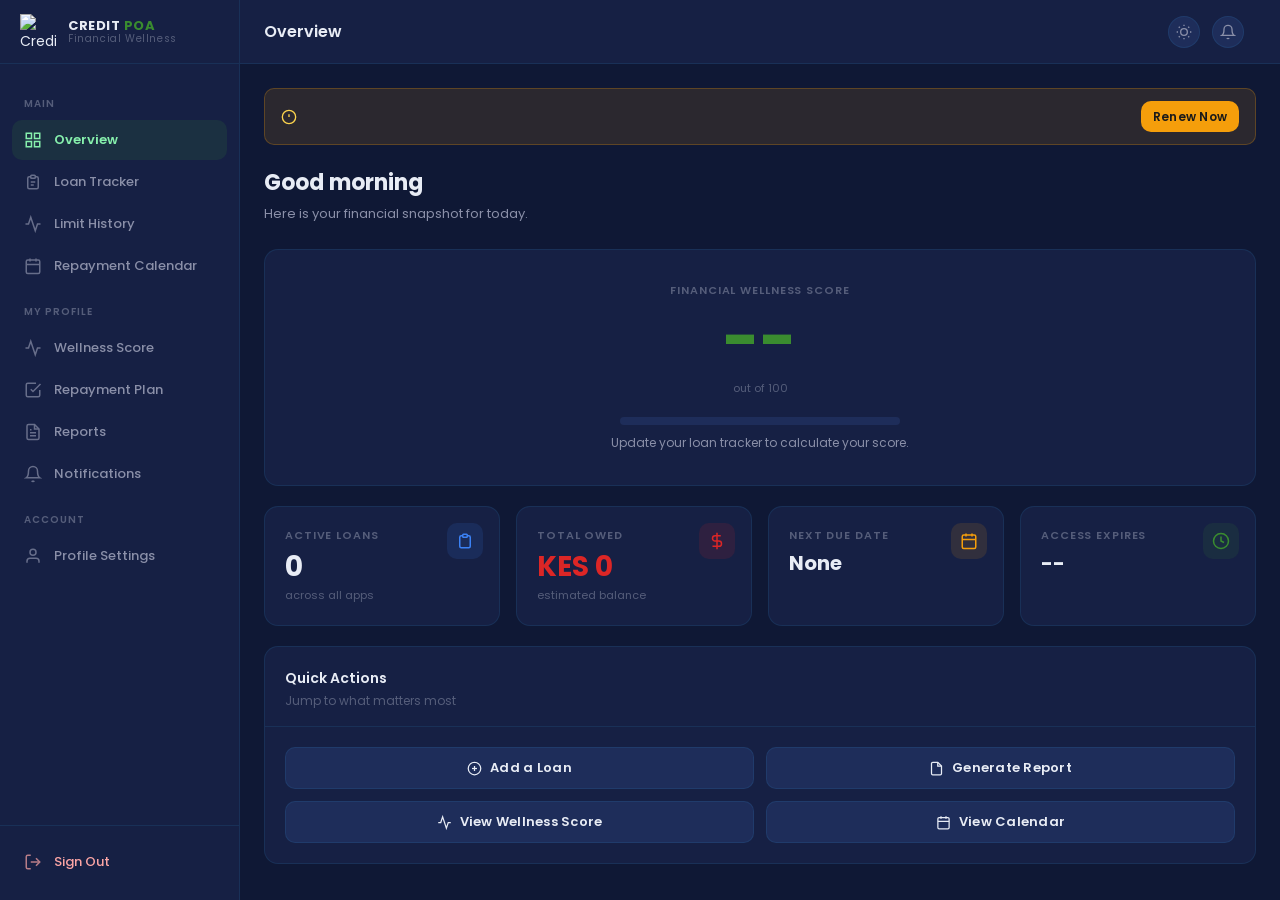
==== dashboard.html @ 23dafef3 "Add files via upload" ====
<!DOCTYPE html>
<html lang="en" data-theme="dark">
<head>
  <meta charset="UTF-8" />
  <meta name="viewport" content="width=device-width, initial-scale=1.0" />
  <title>Credit Poa — Dashboard</title>
  <link rel="stylesheet" href="system.css" />
</head>
<body>

<!-- Sidebar overlay (mobile) -->
<div class="sidebar-overlay" id="sidebar-overlay" onclick="closeSidebar()"></div>

<div class="app-shell">

  <!-- ========================================================
       SIDEBAR
  ======================================================== -->
  <aside class="sidebar" id="sidebar">

    <div class="sidebar-logo">
      <img src="https://res.cloudinary.com/hztm3zo8/image/upload/v1782912986/Black_Beige_Modern_Typography_Monogram_Logo_20260630_092840_0000_er0jyg.png" alt="Credit Poa" />
      <div class="sidebar-logo-text">
        <div class="brand">CREDIT <span>POA</span></div>
        <div class="version">Financial Wellness</div>
      </div>
    </div>

    <nav class="sidebar-nav">

      <div class="nav-section-label">Main</div>

      <button class="nav-item active" onclick="showSection('overview')" id="nav-overview">
        <svg fill="none" stroke="currentColor" stroke-width="2" viewBox="0 0 24 24">
          <rect x="3" y="3" width="7" height="7"/><rect x="14" y="3" width="7" height="7"/>
          <rect x="3" y="14" width="7" height="7"/><rect x="14" y="14" width="7" height="7"/>
        </svg>
        Overview
      </button>

      <button class="nav-item" onclick="showSection('loan-tracker')" id="nav-loan-tracker">
        <svg fill="none" stroke="currentColor" stroke-width="2" viewBox="0 0 24 24">
          <path d="M9 5H7a2 2 0 00-2 2v12a2 2 0 002 2h10a2 2 0 002-2V7a2 2 0 00-2-2h-2"/>
          <rect x="9" y="3" width="6" height="4" rx="1"/>
          <path d="M9 12h6M9 16h4"/>
        </svg>
        Loan Tracker
      </button>

      <button class="nav-item" onclick="showSection('limit-history')" id="nav-limit-history">
        <svg fill="none" stroke="currentColor" stroke-width="2" viewBox="0 0 24 24">
          <polyline points="22 12 18 12 15 21 9 3 6 12 2 12"/>
        </svg>
        Limit History
      </button>

      <button class="nav-item" onclick="showSection('calendar')" id="nav-calendar">
        <svg fill="none" stroke="currentColor" stroke-width="2" viewBox="0 0 24 24">
          <rect x="3" y="4" width="18" height="18" rx="2"/><path d="M16 2v4M8 2v4M3 10h18"/>
        </svg>
        Repayment Calendar
      </button>

      <div class="nav-section-label">My Profile</div>

      <button class="nav-item" onclick="showSection('wellness')" id="nav-wellness">
        <svg fill="none" stroke="currentColor" stroke-width="2" viewBox="0 0 24 24">
          <path d="M22 12h-4l-3 9L9 3l-3 9H2"/>
        </svg>
        Wellness Score
      </button>

      <button class="nav-item" onclick="showSection('repayment-plan')" id="nav-repayment-plan">
        <svg fill="none" stroke="currentColor" stroke-width="2" viewBox="0 0 24 24">
          <path d="M9 11l3 3L22 4"/><path d="M21 12v7a2 2 0 01-2 2H5a2 2 0 01-2-2V5a2 2 0 012-2h11"/>
        </svg>
        Repayment Plan
      </button>

      <button class="nav-item" onclick="showSection('reports')" id="nav-reports">
        <svg fill="none" stroke="currentColor" stroke-width="2" viewBox="0 0 24 24">
          <path d="M14 2H6a2 2 0 00-2 2v16a2 2 0 002 2h12a2 2 0 002-2V8z"/>
          <polyline points="14 2 14 8 20 8"/><line x1="16" y1="13" x2="8" y2="13"/>
          <line x1="16" y1="17" x2="8" y2="17"/><polyline points="10 9 9 9 8 9"/>
        </svg>
        Reports
      </button>

      <button class="nav-item" onclick="showSection('notifications')" id="nav-notifications">
        <svg fill="none" stroke="currentColor" stroke-width="2" viewBox="0 0 24 24">
          <path d="M18 8A6 6 0 006 8c0 7-3 9-3 9h18s-3-2-3-9"/>
          <path d="M13.73 21a2 2 0 01-3.46 0"/>
        </svg>
        Notifications
        <span class="badge" id="nav-notif-badge" style="display:none">0</span>
      </button>

      <div class="nav-section-label">Account</div>

      <button class="nav-item" onclick="showSection('profile')" id="nav-profile">
        <svg fill="none" stroke="currentColor" stroke-width="2" viewBox="0 0 24 24">
          <path d="M20 21v-2a4 4 0 00-4-4H8a4 4 0 00-4 4v2"/>
          <circle cx="12" cy="7" r="4"/>
        </svg>
        Profile Settings
      </button>

    </nav>

    <div class="sidebar-footer">
      <button class="nav-item" onclick="handleLogout()" style="color: var(--red-text);">
        <svg fill="none" stroke="currentColor" stroke-width="2" viewBox="0 0 24 24">
          <path d="M9 21H5a2 2 0 01-2-2V5a2 2 0 012-2h4"/>
          <polyline points="16 17 21 12 16 7"/><line x1="21" y1="12" x2="9" y2="12"/>
        </svg>
        Sign Out
      </button>
    </div>

  </aside>

  <!-- ========================================================
       MAIN AREA
  ======================================================== -->
  <div class="main-area">

    <!-- HEADER -->
    <header class="app-header">
      <div class="header-left">
        <button class="menu-toggle" onclick="toggleSidebar()">
          <svg fill="none" stroke="currentColor" stroke-width="2" viewBox="0 0 24 24">
            <line x1="3" y1="12" x2="21" y2="12"/><line x1="3" y1="6" x2="21" y2="6"/>
            <line x1="3" y1="18" x2="21" y2="18"/>
          </svg>
        </button>
        <span class="header-page-title" id="header-title">Overview</span>
      </div>
      <div class="header-right">
        <button class="theme-toggle" onclick="toggleTheme()" title="Toggle theme">
          <svg id="theme-icon" fill="none" stroke="currentColor" stroke-width="2" viewBox="0 0 24 24">
            <circle cx="12" cy="12" r="5"/>
            <line x1="12" y1="1" x2="12" y2="3"/><line x1="12" y1="21" x2="12" y2="23"/>
            <line x1="4.22" y1="4.22" x2="5.64" y2="5.64"/>
            <line x1="18.36" y1="18.36" x2="19.78" y2="19.78"/>
            <line x1="1" y1="12" x2="3" y2="12"/><line x1="21" y1="12" x2="23" y2="12"/>
            <line x1="4.22" y1="19.78" x2="5.64" y2="18.36"/>
            <line x1="18.36" y1="5.64" x2="19.78" y2="4.22"/>
          </svg>
        </button>
        <button class="notif-btn" onclick="showSection('notifications')" title="Notifications">
          <svg fill="none" stroke="currentColor" stroke-width="2" viewBox="0 0 24 24">
            <path d="M18 8A6 6 0 006 8c0 7-3 9-3 9h18s-3-2-3-9"/>
            <path d="M13.73 21a2 2 0 01-3.46 0"/>
          </svg>
          <span class="notif-dot" id="notif-dot"></span>
        </button>
        <div id="header-avatar-wrap"></div>
      </div>
    </header>

    <!-- PAGE CONTENT -->
    <main class="page-content">

      <!-- ====================================================
           SECTION: OVERVIEW
      ==================================================== -->
      <section class="section active" id="section-overview">

        <div id="alert-overview" class="alert alert-error"></div>

        <!-- Expiry banner -->
        <div class="expiry-banner" id="expiry-banner">
          <svg fill="none" stroke="currentColor" stroke-width="2" viewBox="0 0 24 24">
            <circle cx="12" cy="12" r="10"/><line x1="12" y1="8" x2="12" y2="12"/>
            <line x1="12" y1="16" x2="12.01" y2="16"/>
          </svg>
          <span class="expiry-banner-text" id="expiry-banner-text"></span>
          <a class="btn btn-sm" href="https://wa.me/254702682615?text=Hi%2C%20I%20would%20like%20to%20renew%20my%20Credit%20Poa%20access." target="_blank" style="background:var(--amber);color:#1a1a1a;font-size:12px;">
            Renew Now
          </a>
        </div>

        <div class="page-header">
          <h1 id="overview-greeting">Good morning</h1>
          <p>Here is your financial snapshot for today.</p>
        </div>

        <!-- Wellness score hero -->
        <div class="card mb-5">
          <div class="card-body" style="text-align:center; padding: 32px 24px;">
            <div class="stat-label mb-2">Financial Wellness Score</div>
            <div class="score-number green" id="overview-score">--</div>
            <div style="font-size:11px; color:var(--text-muted); margin-top:4px;">out of 100</div>
            <div class="score-bar-wrap" style="max-width:280px; margin:20px auto 8px;">
              <div class="score-bar" id="overview-score-bar" style="width:0%"></div>
            </div>
            <div style="font-size:12px; color:var(--text-secondary);" id="overview-score-label">Update your loan tracker to calculate your score.</div>
          </div>
        </div>

        <!-- Stats grid -->
        <div class="stats-grid mb-5">

          <div class="stat-card">
            <div class="stat-icon blue">
              <svg fill="none" stroke="currentColor" stroke-width="2" viewBox="0 0 24 24">
                <path d="M9 5H7a2 2 0 00-2 2v12a2 2 0 002 2h10a2 2 0 002-2V7a2 2 0 00-2-2h-2"/>
                <rect x="9" y="3" width="6" height="4" rx="1"/>
              </svg>
            </div>
            <div class="stat-label">Active Loans</div>
            <div class="stat-value" id="stat-active-loans">0</div>
            <div class="stat-sub">across all apps</div>
          </div>

          <div class="stat-card">
            <div class="stat-icon red">
              <svg fill="none" stroke="currentColor" stroke-width="2" viewBox="0 0 24 24">
                <line x1="12" y1="1" x2="12" y2="23"/><path d="M17 5H9.5a3.5 3.5 0 000 7h5a3.5 3.5 0 010 7H6"/>
              </svg>
            </div>
            <div class="stat-label">Total Owed</div>
            <div class="stat-value red" id="stat-total-owed">KES 0</div>
            <div class="stat-sub">estimated balance</div>
          </div>

          <div class="stat-card">
            <div class="stat-icon amber">
              <svg fill="none" stroke="currentColor" stroke-width="2" viewBox="0 0 24 24">
                <rect x="3" y="4" width="18" height="18" rx="2"/><path d="M16 2v4M8 2v4M3 10h18"/>
              </svg>
            </div>
            <div class="stat-label">Next Due Date</div>
            <div class="stat-value" id="stat-next-due" style="font-size:20px;">None</div>
            <div class="stat-sub" id="stat-next-due-app"></div>
          </div>

          <div class="stat-card">
            <div class="stat-icon green">
              <svg fill="none" stroke="currentColor" stroke-width="2" viewBox="0 0 24 24">
                <circle cx="12" cy="12" r="10"/><polyline points="12 6 12 12 16 14"/>
              </svg>
            </div>
            <div class="stat-label">Access Expires</div>
            <div class="stat-value" id="stat-expiry" style="font-size:20px;">--</div>
            <div class="stat-sub" id="stat-expiry-sub"></div>
          </div>

        </div>

        <!-- Quick actions -->
        <div class="card">
          <div class="card-header">
            <div>
              <div class="card-title">Quick Actions</div>
              <div class="card-subtitle">Jump to what matters most</div>
            </div>
          </div>
          <div class="card-body">
            <div class="grid-2" style="gap:12px;">
              <button class="btn btn-secondary btn-full" onclick="showSection('loan-tracker')">
                <svg fill="none" stroke="currentColor" stroke-width="2" viewBox="0 0 24 24" style="width:15px;height:15px;">
                  <circle cx="12" cy="12" r="10"/><line x1="12" y1="8" x2="12" y2="16"/><line x1="8" y1="12" x2="16" y2="12"/>
                </svg>
                Add a Loan
              </button>
              <button class="btn btn-secondary btn-full" onclick="showSection('reports')">
                <svg fill="none" stroke="currentColor" stroke-width="2" viewBox="0 0 24 24" style="width:15px;height:15px;">
                  <path d="M14 2H6a2 2 0 00-2 2v16a2 2 0 002 2h12a2 2 0 002-2V8z"/><polyline points="14 2 14 8 20 8"/>
                </svg>
                Generate Report
              </button>
              <button class="btn btn-secondary btn-full" onclick="showSection('wellness')">
                <svg fill="none" stroke="currentColor" stroke-width="2" viewBox="0 0 24 24" style="width:15px;height:15px;">
                  <path d="M22 12h-4l-3 9L9 3l-3 9H2"/>
                </svg>
                View Wellness Score
              </button>
              <button class="btn btn-secondary btn-full" onclick="showSection('calendar')">
                <svg fill="none" stroke="currentColor" stroke-width="2" viewBox="0 0 24 24" style="width:15px;height:15px;">
                  <rect x="3" y="4" width="18" height="18" rx="2"/><path d="M16 2v4M8 2v4M3 10h18"/>
                </svg>
                View Calendar
              </button>
            </div>
          </div>
        </div>

      </section>

      <!-- ====================================================
           SECTION: LOAN TRACKER
      ==================================================== -->
      <section class="section" id="section-loan-tracker">

        <div class="page-header">
          <h1>Loan Tracker</h1>
          <p>Log and manage all your active mobile loans in one place.</p>
        </div>

        <div id="alert-loan" class="alert alert-error"></div>

        <div class="flex-between mb-5">
          <div></div>
          <button class="btn btn-primary" onclick="openLoanModal()">
            <svg fill="none" stroke="currentColor" stroke-width="2" viewBox="0 0 24 24">
              <circle cx="12" cy="12" r="10"/><line x1="12" y1="8" x2="12" y2="16"/>
              <line x1="8" y1="12" x2="16" y2="12"/>
            </svg>
            Add Loan
          </button>
        </div>

        <div class="card">
          <div class="table-wrap">
            <table>
              <thead>
                <tr>
                  <th>App</th>
                  <th>Amount (KES)</th>
                  <th>Date Taken</th>
                  <th>Due Date</th>
                  <th>Status</th>
                  <th>Actions</th>
                </tr>
              </thead>
              <tbody id="loans-table-body">
                <tr>
                  <td colspan="6">
                    <div class="empty-state">
                      <svg fill="none" stroke="currentColor" stroke-width="1.5" viewBox="0 0 24 24">
                        <path d="M9 5H7a2 2 0 00-2 2v12a2 2 0 002 2h10a2 2 0 002-2V7a2 2 0 00-2-2h-2"/>
                        <rect x="9" y="3" width="6" height="4" rx="1"/>
                      </svg>
                      <h3>No loans logged yet</h3>
                      <p>Add your first loan entry to start tracking your repayments and calculating your wellness score.</p>
                      <button class="btn btn-primary" onclick="openLoanModal()">Add Your First Loan</button>
                    </div>
                  </td>
                </tr>
              </tbody>
            </table>
          </div>
        </div>

      </section>

      <!-- ====================================================
           SECTION: LIMIT HISTORY
      ==================================================== -->
      <section class="section" id="section-limit-history">

        <div class="page-header">
          <h1>Limit History</h1>
          <p>Track how your loan limits grow over time across all your apps.</p>
        </div>

        <div id="alert-limit" class="alert alert-error"></div>

        <div class="flex-between mb-5">
          <div></div>
          <button class="btn btn-primary" onclick="openLimitModal()">
            <svg fill="none" stroke="currentColor" stroke-width="2" viewBox="0 0 24 24">
              <circle cx="12" cy="12" r="10"/><line x1="12" y1="8" x2="12" y2="16"/>
              <line x1="8" y1="12" x2="16" y2="12"/>
            </svg>
            Log Limit
          </button>
        </div>

        <!-- Chart area -->
        <div class="card mb-5">
          <div class="card-header">
            <div>
              <div class="card-title">Limit Growth</div>
              <div class="card-subtitle">Your highest logged limit per app over time</div>
            </div>
          </div>
          <div class="card-body">
            <div id="limit-chart-area">
              <div class="empty-state" style="padding:32px 0;">
                <svg fill="none" stroke="currentColor" stroke-width="1.5" viewBox="0 0 24 24">
                  <polyline points="22 12 18 12 15 21 9 3 6 12 2 12"/>
                </svg>
                <h3>No limit data yet</h3>
                <p>Log your first limit entry to start tracking your growth.</p>
              </div>
            </div>
          </div>
        </div>

        <!-- Limit table -->
        <div class="card">
          <div class="card-header">
            <div class="card-title">All Limit Entries</div>
          </div>
          <div class="table-wrap">
            <table>
              <thead>
                <tr>
                  <th>App</th>
                  <th>Limit (KES)</th>
                  <th>Date Logged</th>
                  <th>Actions</th>
                </tr>
              </thead>
              <tbody id="limits-table-body">
                <tr>
                  <td colspan="4">
                    <div class="empty-state">
                      <svg fill="none" stroke="currentColor" stroke-width="1.5" viewBox="0 0 24 24">
                        <polyline points="22 12 18 12 15 21 9 3 6 12 2 12"/>
                      </svg>
                      <h3>No entries yet</h3>
                      <p>Start logging your limits to see how they grow.</p>
                      <button class="btn btn-primary" onclick="openLimitModal()">Log First Limit</button>
                    </div>
                  </td>
                </tr>
              </tbody>
            </table>
          </div>
        </div>

      </section>

      <!-- ====================================================
           SECTION: REPAYMENT CALENDAR
      ==================================================== -->
      <section class="section" id="section-calendar">

        <div class="page-header">
          <h1>Repayment Calendar</h1>
          <p>See all your loan due dates at a glance.</p>
        </div>

        <div class="grid-2" style="align-items:start; gap:20px;">

          <div class="calendar-wrap">
            <div class="calendar-header">
              <button class="calendar-nav" onclick="changeMonth(-1)">
                <svg fill="none" stroke="currentColor" stroke-width="2" viewBox="0 0 24 24">
                  <polyline points="15 18 9 12 15 6"/>
                </svg>
              </button>
              <div class="calendar-month" id="calendar-month-label"></div>
              <button class="calendar-nav" onclick="changeMonth(1)">
                <svg fill="none" stroke="currentColor" stroke-width="2" viewBox="0 0 24 24">
                  <polyline points="9 18 15 12 9 6"/>
                </svg>
              </button>
            </div>
            <div class="calendar-grid">
              <div class="calendar-days-header">
                <div class="calendar-day-name">Sun</div>
                <div class="calendar-day-name">Mon</div>
                <div class="calendar-day-name">Tue</div>
                <div class="calendar-day-name">Wed</div>
                <div class="calendar-day-name">Thu</div>
                <div class="calendar-day-name">Fri</div>
                <div class="calendar-day-name">Sat</div>
              </div>
              <div class="calendar-cells" id="calendar-cells"></div>
            </div>
          </div>

          <div>
            <div class="card mb-4">
              <div class="card-header">
                <div class="card-title">Legend</div>
              </div>
              <div class="card-body" style="display:flex; flex-direction:column; gap:12px;">
                <div class="flex gap-3" style="align-items:center; font-size:13px; color:var(--text-secondary);">
                  <span style="width:12px;height:12px;border-radius:50%;background:var(--blue);flex-shrink:0;"></span>
                  Upcoming due date
                </div>
                <div class="flex gap-3" style="align-items:center; font-size:13px; color:var(--text-secondary);">
                  <span style="width:12px;height:12px;border-radius:50%;background:var(--amber);flex-shrink:0;"></span>
                  Due today
                </div>
                <div class="flex gap-3" style="align-items:center; font-size:13px; color:var(--text-secondary);">
                  <span style="width:12px;height:12px;border-radius:50%;background:var(--red);flex-shrink:0;"></span>
                  Overdue
                </div>
              </div>
            </div>

            <div class="calendar-detail" id="calendar-detail">
              <div id="calendar-detail-content"></div>
            </div>

            <div class="card" id="upcoming-dues-card">
              <div class="card-header">
                <div class="card-title">Upcoming This Month</div>
              </div>
              <div class="card-body" id="upcoming-dues-list">
                <p style="font-size:13px; color:var(--text-muted);">No upcoming due dates this month.</p>
              </div>
            </div>
          </div>

        </div>

      </section>

      <!-- ====================================================
           SECTION: WELLNESS SCORE
      ==================================================== -->
      <section class="section" id="section-wellness">

        <div class="page-header">
          <h1>Financial Wellness Score</h1>
          <p>A breakdown of your score and how to improve each dimension.</p>
        </div>

        <div class="grid-2" style="align-items:start; gap:20px;">

          <div class="card">
            <div class="card-body">
              <div class="score-ring-wrap">
                <div class="score-number green" id="wellness-score-number">--</div>
                <div class="score-label">out of 100</div>
                <div class="score-bar-wrap" style="width:100%; margin:20px 0 8px;">
                  <div class="score-bar" id="wellness-score-bar" style="width:0%"></div>
                </div>
                <div style="font-size:13px; color:var(--text-secondary); text-align:center;" id="wellness-score-verdict">Add your loans to calculate your score.</div>
              </div>
            </div>
          </div>

          <div class="card">
            <div class="card-header">
              <div class="card-title">Score Breakdown</div>
            </div>
            <div class="card-body">
              <div class="score-dimensions" id="score-dimensions">
                <div class="score-dim">
                  <div class="score-dim-label">Repayment Consistency</div>
                  <div class="score-dim-bar-wrap"><div class="score-dim-bar" id="dim-repayment" style="width:0%"></div></div>
                  <div class="score-dim-val" id="dim-repayment-val">0</div>
                </div>
                <div class="score-dim">
                  <div class="score-dim-label">Borrowing Volume</div>
                  <div class="score-dim-bar-wrap"><div class="score-dim-bar" id="dim-volume" style="width:0%"></div></div>
                  <div class="score-dim-val" id="dim-volume-val">0</div>
                </div>
                <div class="score-dim">
                  <div class="score-dim-label">Balance Management</div>
                  <div class="score-dim-bar-wrap"><div class="score-dim-bar" id="dim-balance" style="width:0%"></div></div>
                  <div class="score-dim-val" id="dim-balance-val">0</div>
                </div>
                <div class="score-dim">
                  <div class="score-dim-label">CRB Safety</div>
                  <div class="score-dim-bar-wrap"><div class="score-dim-bar" id="dim-crb" style="width:0%"></div></div>
                  <div class="score-dim-val" id="dim-crb-val">0</div>
                </div>
                <div class="score-dim">
                  <div class="score-dim-label">Limit Growth Potential</div>
                  <div class="score-dim-bar-wrap"><div class="score-dim-bar" id="dim-growth" style="width:0%"></div></div>
                  <div class="score-dim-val" id="dim-growth-val">0</div>
                </div>
              </div>
            </div>
          </div>

        </div>

        <!-- Tips -->
        <div class="card mt-4">
          <div class="card-header">
            <div class="card-title">Improvement Tips</div>
            <div class="card-subtitle">Actions you can take right now</div>
          </div>
          <div class="card-body" id="wellness-tips">
            <p style="font-size:13px; color:var(--text-muted);">Your tips will appear here once your score is calculated.</p>
          </div>
        </div>

      </section>

      <!-- ====================================================
           SECTION: REPAYMENT PLAN
      ==================================================== -->
      <section class="section" id="section-repayment-plan">

        <div class="page-header">
          <h1>Repayment Plan</h1>
          <p>Set financial goals and track your progress toward each one.</p>
        </div>

        <div id="alert-goal" class="alert alert-error"></div>

        <div class="flex-between mb-5">
          <div></div>
          <button class="btn btn-primary" onclick="openGoalModal()">
            <svg fill="none" stroke="currentColor" stroke-width="2" viewBox="0 0 24 24">
              <circle cx="12" cy="12" r="10"/><line x1="12" y1="8" x2="12" y2="16"/>
              <line x1="8" y1="12" x2="16" y2="12"/>
            </svg>
            Add Goal
          </button>
        </div>

        <div class="grid-auto" id="goals-grid">
          <div class="empty-state" style="grid-column:1/-1;">
            <svg fill="none" stroke="currentColor" stroke-width="1.5" viewBox="0 0 24 24">
              <path d="M9 11l3 3L22 4"/><path d="M21 12v7a2 2 0 01-2 2H5a2 2 0 01-2-2V5a2 2 0 012-2h11"/>
            </svg>
            <h3>No goals yet</h3>
            <p>Set a repayment goal and the system will track your progress automatically.</p>
            <button class="btn btn-primary" onclick="openGoalModal()">Set Your First Goal</button>
          </div>
        </div>

      </section>

      <!-- ====================================================
           SECTION: REPORTS
      ==================================================== -->
      <section class="section" id="section-reports">

        <div class="page-header">
          <h1>Reports</h1>
          <p>Generate and download your personalised loan profile report at any time.</p>
        </div>

        <div id="alert-report" class="alert alert-error"></div>

        <div class="grid-2" style="align-items:start; gap:20px;">

          <!-- Intake form -->
          <div class="card">
            <div class="card-header">
              <div>
                <div class="card-title">Your Intake Form</div>
                <div class="card-subtitle">Update your information and regenerate your report anytime.</div>
              </div>
            </div>
            <div class="card-body">

              <div style="font-size:12px; font-weight:600; color:var(--green); text-transform:uppercase; letter-spacing:0.07em; margin-bottom:16px;">Section 1: Personal Details</div>

              <div class="form-group">
                <label class="form-label">Full Name <span class="required">*</span></label>
                <input class="form-input" id="f-name" type="text" placeholder="e.g. John Kamau" />
              </div>
              <div class="form-group">
                <label class="form-label">WhatsApp Number <span class="required">*</span></label>
                <input class="form-input" id="f-phone" type="tel" placeholder="e.g. 0712 345 678" />
              </div>
              <div class="form-group">
                <label class="form-label">Email Address</label>
                <input class="form-input" id="f-email" type="email" placeholder="Optional" />
              </div>
              <div class="form-group">
                <label class="form-label">Preferred Report Delivery <span class="required">*</span></label>
                <select class="form-select" id="f-delivery">
                  <option value="">Select...</option>
                  <option value="WhatsApp">WhatsApp</option>
                  <option value="Email">Email</option>
                </select>
              </div>
              <div class="form-group">
                <label class="form-label">Date of Application</label>
                <input class="form-input" id="f-date" type="date" />
              </div>

              <div class="divider"></div>
              <div style="font-size:12px; font-weight:600; color:var(--green); text-transform:uppercase; letter-spacing:0.07em; margin-bottom:16px;">Section 2: Loan App Usage</div>

              <div class="form-group">
                <label class="form-label">Which loan apps do you use? <span class="required">*</span></label>
                <div class="checkbox-grid" id="loan-apps-grid"></div>
              </div>
              <div class="form-group" id="other-app-group" style="display:none;">
                <label class="form-label">Please specify other apps</label>
                <input class="form-input" id="f-other-apps" type="text" placeholder="e.g. MyApp, AnotherApp" />
              </div>
              <div class="form-group">
                <label class="form-label">Do you have active loans right now? <span class="required">*</span></label>
                <select class="form-select" id="f-active-loans">
                  <option value="">Select...</option>
                  <option value="Yes, one app">Yes, one app</option>
                  <option value="Yes, multiple apps">Yes, multiple apps</option>
                  <option value="No, all cleared">No, all cleared</option>
                  <option value="Not sure">Not sure</option>
                </select>
              </div>
              <div class="form-group">
                <label class="form-label">Total outstanding balance (KES) <span class="required">*</span></label>
                <select class="form-select" id="f-balance">
                  <option value="">Select...</option>
                  <option value="0-500">0 to 500</option>
                  <option value="501-2,000">501 to 2,000</option>
                  <option value="2,001-10,000">2,001 to 10,000</option>
                  <option value="10,001-50,000">10,001 to 50,000</option>
                  <option value="50,000+">50,000 and above</option>
                </select>
              </div>

              <div class="divider"></div>
              <div style="font-size:12px; font-weight:600; color:var(--green); text-transform:uppercase; letter-spacing:0.07em; margin-bottom:16px;">Section 3: Repayment Behaviour</div>

              <div class="form-group">
                <label class="form-label">Repayment pattern <span class="required">*</span></label>
                <select class="form-select" id="f-repayment">
                  <option value="">Select...</option>
                  <option value="Always on time">Always on time</option>
                  <option value="Mostly on time, occasionally late">Mostly on time, occasionally late</option>
                  <option value="Often late">Often late</option>
                  <option value="Have defaulted on a loan before">Have defaulted on a loan before</option>
                </select>
              </div>
              <div class="form-group">
                <label class="form-label">CRB listing status <span class="required">*</span></label>
                <select class="form-select" id="f-crb">
                  <option value="">Select...</option>
                  <option value="Prefer not to say">Prefer not to say</option>
                  <option value="No, I have not">No, I have not been listed</option>
                  <option value="Yes, but cleared">Yes, but cleared</option>
                  <option value="Yes, currently listed">Yes, currently listed</option>
                </select>
              </div>
              <div class="form-group">
                <label class="form-label">Have you been contacted by a loan recovery agent? <span class="required">*</span></label>
                <select class="form-select" id="f-recovery">
                  <option value="">Select...</option>
                  <option value="Yes">Yes</option>
                  <option value="No">No</option>
                </select>
              </div>

              <div class="divider"></div>
              <div style="font-size:12px; font-weight:600; color:var(--green); text-transform:uppercase; letter-spacing:0.07em; margin-bottom:16px;">Section 4: Financial Goals</div>

              <div class="form-group">
                <label class="form-label">Why are you requesting this review? <span class="required">*</span></label>
                <select class="form-select" id="f-reason">
                  <option value="">Select...</option>
                  <option value="Personal finance awareness">Personal finance awareness</option>
                  <option value="Preparing to apply for a loan">Preparing to apply for a loan</option>
                  <option value="Checking my borrowing habits">Checking my borrowing habits</option>
                  <option value="Was referred by someone">Was referred by someone</option>
                  <option value="Other">Other</option>
                </select>
              </div>
              <div class="form-group">
                <label class="form-label">Main financial goal <span class="required">*</span></label>
                <select class="form-select" id="f-goal">
                  <option value="">Select...</option>
                  <option value="Clear existing debts">Clear existing debts</option>
                  <option value="Increase my loan limits">Increase my loan limits</option>
                  <option value="Qualify for a bank loan">Qualify for a bank loan</option>
                  <option value="Build better borrowing habits">Build better borrowing habits</option>
                  <option value="Start or grow a business">Start or grow a business</option>
                </select>
              </div>
              <div class="form-group">
                <label class="form-label">Monthly income or earnings (KES)</label>
                <input class="form-input" id="f-income" type="text" placeholder="Approximate figure" />
              </div>
              <div class="form-group">
                <label class="form-label">How did you hear about us? <span class="required">*</span></label>
                <select class="form-select" id="f-source">
                  <option value="">Select...</option>
                  <option value="WhatsApp">WhatsApp</option>
                  <option value="Facebook">Facebook</option>
                  <option value="Referred by a friend">Referred by a friend</option>
                  <option value="Other">Other</option>
                </select>
              </div>
              <div class="form-group">
                <label class="form-label">Specific concerns or questions</label>
                <textarea class="form-textarea" id="f-concerns" placeholder="Share anything you would like us to consider..."></textarea>
              </div>

              <div class="divider"></div>
              <div style="font-size:12px; font-weight:600; color:var(--green); text-transform:uppercase; letter-spacing:0.07em; margin-bottom:16px;">Section 5: Confirmation and Consent</div>

              <div class="form-group">
                <label class="checkbox-group">
                  <input type="checkbox" id="f-consent-1" />
                  <span class="check-label">The information I have provided is accurate to the best of my knowledge.</span>
                </label>
              </div>
              <div class="form-group">
                <label class="checkbox-group">
                  <input type="checkbox" id="f-consent-2" />
                  <span class="check-label">I understand this is not an official CRB report or financial clearance certificate.</span>
                </label>
              </div>
              <div class="form-group">
                <label class="checkbox-group">
                  <input type="checkbox" id="f-consent-3" />
                  <span class="check-label">My information will be used solely for the purpose of generating my personal report.</span>
                </label>
              </div>

              <div class="flex gap-3 mt-4">
                <button class="btn btn-secondary" onclick="saveIntakeForm()" id="btn-save-form">Save Form</button>
                <button class="btn btn-primary" onclick="generateReport()" id="btn-generate">
                  <svg fill="none" stroke="currentColor" stroke-width="2" viewBox="0 0 24 24" style="width:15px;height:15px;">
                    <path d="M14 2H6a2 2 0 00-2 2v16a2 2 0 002 2h12a2 2 0 002-2V8z"/>
                    <polyline points="14 2 14 8 20 8"/>
                  </svg>
                  Generate Report
                </button>
              </div>

            </div>
          </div>

          <!-- Report history -->
          <div>
            <div class="card">
              <div class="card-header">
                <div class="card-title">Report History</div>
                <div class="card-subtitle">All reports generated on this account</div>
              </div>
              <div class="card-body" id="report-history">
                <div class="empty-state" style="padding:24px 0;">
                  <svg fill="none" stroke="currentColor" stroke-width="1.5" viewBox="0 0 24 24">
                    <path d="M14 2H6a2 2 0 00-2 2v16a2 2 0 002 2h12a2 2 0 002-2V8z"/>
                    <polyline points="14 2 14 8 20 8"/>
                  </svg>
                  <h3>No reports yet</h3>
                  <p>Your first generated report will appear here.</p>
                </div>
              </div>
            </div>
          </div>

        </div>

      </section>

      <!-- ====================================================
           SECTION: NOTIFICATIONS
      ==================================================== -->
      <section class="section" id="section-notifications">

        <div class="page-header">
          <h1>Notifications</h1>
          <p>All your alerts and updates in one place.</p>
        </div>

        <div class="card">
          <div class="card-header">
            <div class="card-title">All Notifications</div>
            <button class="btn btn-ghost btn-sm" onclick="markAllRead()">Mark all as read</button>
          </div>
          <div class="card-body" id="notif-full-list">
            <div class="empty-state">
              <svg fill="none" stroke="currentColor" stroke-width="1.5" viewBox="0 0 24 24">
                <path d="M18 8A6 6 0 006 8c0 7-3 9-3 9h18s-3-2-3-9"/>
                <path d="M13.73 21a2 2 0 01-3.46 0"/>
              </svg>
              <h3>No notifications</h3>
              <p>You are all caught up. Notifications about your loans and account will appear here.</p>
            </div>
          </div>
        </div>

      </section>

      <!-- ====================================================
           SECTION: PROFILE SETTINGS
      ==================================================== -->
      <section class="section" id="section-profile">

        <div class="page-header">
          <h1>Profile Settings</h1>
          <p>Manage your account information and preferences.</p>
        </div>

        <div id="alert-profile" class="alert alert-error"></div>

        <div class="grid-2" style="align-items:start; gap:20px;">

          <!-- Profile photo and basic info -->
          <div class="card">
            <div class="card-header">
              <div class="card-title">Profile Photo</div>
            </div>
            <div class="card-body">
              <div class="avatar-upload-wrap">
                <div id="profile-avatar-display"></div>
                <input type="file" id="avatar-file-input" accept="image/*" style="display:none;" onchange="uploadAvatar(this)" />
                <button class="btn btn-secondary btn-sm" onclick="document.getElementById('avatar-file-input').click()">
                  <svg fill="none" stroke="currentColor" stroke-width="2" viewBox="0 0 24 24" style="width:14px;height:14px;">
                    <path d="M21 15v4a2 2 0 01-2 2H5a2 2 0 01-2-2v-4"/>
                    <polyline points="17 8 12 3 7 8"/><line x1="12" y1="3" x2="12" y2="15"/>
                  </svg>
                  Change Photo
                </button>
                <div class="avatar-upload-hint">Select a photo from your gallery.<br/>JPG or PNG. Max 5MB.</div>
                <div id="avatar-upload-status" style="font-size:12px; color:var(--green); display:none;">Uploading...</div>
              </div>
            </div>
          </div>

          <!-- Account info -->
          <div class="card">
            <div class="card-header">
              <div class="card-title">Account Information</div>
            </div>
            <div class="card-body">
              <div class="form-group">
                <label class="form-label">Full Name</label>
                <input class="form-input" id="p-name" type="text" placeholder="Your full name" />
              </div>
              <div class="form-group">
                <label class="form-label">Phone Number</label>
                <input class="form-input" id="p-phone" type="tel" placeholder="e.g. 0712 345 678" />
              </div>
              <div class="form-group">
                <label class="form-label">Email Address</label>
                <input class="form-input" id="p-email" type="email" disabled style="opacity:0.5;" />
              </div>
              <button class="btn btn-primary btn-full" onclick="saveProfile()" id="btn-save-profile">Save Changes</button>
            </div>
          </div>

          <!-- Change password -->
          <div class="card">
            <div class="card-header">
              <div class="card-title">Change Password</div>
            </div>
            <div class="card-body">
              <div class="form-group">
                <label class="form-label">New Password</label>
                <input class="form-input" id="p-new-pw" type="password" placeholder="Min 6 characters" />
              </div>
              <div class="form-group">
                <label class="form-label">Confirm New Password</label>
                <input class="form-input" id="p-confirm-pw" type="password" placeholder="Repeat new password" />
              </div>
              <button class="btn btn-secondary btn-full" onclick="changePassword()">Update Password</button>
            </div>
          </div>

          <!-- Danger zone -->
          <div class="card" style="border-color: rgba(220,38,38,0.25);">
            <div class="card-header">
              <div class="card-title" style="color:var(--red-text);">Danger Zone</div>
            </div>
            <div class="card-body">
              <p style="font-size:13px; color:var(--text-secondary); margin-bottom:16px; line-height:1.6;">
                Deleting your account is permanent. All your data, loans, limits, goals, and reports will be removed immediately. This action cannot be undone.
              </p>
              <button class="btn btn-danger btn-full" onclick="openDeleteModal()">Delete My Account</button>
            </div>
          </div>

        </div>

      </section>

    </main>
  </div>
</div>

<!-- ============================================================
     MODAL: ADD / EDIT LOAN
============================================================ -->
<div class="modal-overlay" id="modal-loan">
  <div class="modal">
    <div class="modal-header">
      <div class="modal-title" id="modal-loan-title">Add Loan</div>
      <button class="modal-close" onclick="closeModal('modal-loan')">
        <svg fill="none" stroke="currentColor" stroke-width="2" viewBox="0 0 24 24">
          <line x1="18" y1="6" x2="6" y2="18"/><line x1="6" y1="6" x2="18" y2="18"/>
        </svg>
      </button>
    </div>
    <div class="modal-body">
      <input type="hidden" id="loan-edit-id" />
      <div class="form-group">
        <label class="form-label">App Name <span class="required">*</span></label>
        <select class="form-select" id="loan-app">
          <option value="">Select app...</option>
        </select>
      </div>
      <div class="form-group">
        <label class="form-label">Amount Borrowed (KES) <span class="required">*</span></label>
        <input class="form-input" id="loan-amount" type="number" placeholder="e.g. 2500" min="0" />
      </div>
      <div class="form-row">
        <div class="form-group">
          <label class="form-label">Date Taken <span class="required">*</span></label>
          <input class="form-input" id="loan-date-taken" type="date" />
        </div>
        <div class="form-group">
          <label class="form-label">Due Date <span class="required">*</span></label>
          <input class="form-input" id="loan-due-date" type="date" />
        </div>
      </div>
      <div class="form-group">
        <label class="form-label">Status <span class="required">*</span></label>
        <select class="form-select" id="loan-status">
          <option value="Active">Active</option>
          <option value="Repaid">Repaid</option>
          <option value="Overdue">Overdue</option>
        </select>
      </div>
    </div>
    <div class="modal-footer">
      <button class="btn btn-ghost" onclick="closeModal('modal-loan')">Cancel</button>
      <button class="btn btn-primary" onclick="saveLoan()" id="btn-save-loan">Save Loan</button>
    </div>
  </div>
</div>

<!-- ============================================================
     MODAL: ADD LIMIT ENTRY
============================================================ -->
<div class="modal-overlay" id="modal-limit">
  <div class="modal">
    <div class="modal-header">
      <div class="modal-title">Log Limit</div>
      <button class="modal-close" onclick="closeModal('modal-limit')">
        <svg fill="none" stroke="currentColor" stroke-width="2" viewBox="0 0 24 24">
          <line x1="18" y1="6" x2="6" y2="18"/><line x1="6" y1="6" x2="18" y2="18"/>
        </svg>
      </button>
    </div>
    <div class="modal-body">
      <div class="form-group">
        <label class="form-label">App Name <span class="required">*</span></label>
        <select class="form-select" id="limit-app">
          <option value="">Select app...</option>
        </select>
      </div>
      <div class="form-group">
        <label class="form-label">Current Limit (KES) <span class="required">*</span></label>
        <input class="form-input" id="limit-amount" type="number" placeholder="e.g. 5000" min="0" />
      </div>
      <div class="form-group">
        <label class="form-label">Date <span class="required">*</span></label>
        <input class="form-input" id="limit-date" type="date" />
      </div>
    </div>
    <div class="modal-footer">
      <button class="btn btn-ghost" onclick="closeModal('modal-limit')">Cancel</button>
      <button class="btn btn-primary" onclick="saveLimit()">Save Entry</button>
    </div>
  </div>
</div>

<!-- ============================================================
     MODAL: ADD GOAL
============================================================ -->
<div class="modal-overlay" id="modal-goal">
  <div class="modal">
    <div class="modal-header">
      <div class="modal-title">Add Goal</div>
      <button class="modal-close" onclick="closeModal('modal-goal')">
        <svg fill="none" stroke="currentColor" stroke-width="2" viewBox="0 0 24 24">
          <line x1="18" y1="6" x2="6" y2="18"/><line x1="6" y1="6" x2="18" y2="18"/>
        </svg>
      </button>
    </div>
    <div class="modal-body">
      <div class="form-group">
        <label class="form-label">Goal Name <span class="required">*</span></label>
        <input class="form-input" id="goal-name" type="text" placeholder="e.g. Clear Branch by August" />
      </div>
      <div class="form-group">
        <label class="form-label">Target Description</label>
        <input class="form-input" id="goal-target" type="text" placeholder="e.g. Reduce active apps from 4 to 2" />
      </div>
      <div class="form-group">
        <label class="form-label">Target Date</label>
        <input class="form-input" id="goal-date" type="date" />
      </div>
      <div class="form-group">
        <label class="form-label">Progress (0 to 100%)</label>
        <input class="form-input" id="goal-progress" type="number" placeholder="0" min="0" max="100" />
      </div>
    </div>
    <div class="modal-footer">
      <button class="btn btn-ghost" onclick="closeModal('modal-goal')">Cancel</button>
      <button class="btn btn-primary" onclick="saveGoal()">Save Goal</button>
    </div>
  </div>
</div>

<!-- ============================================================
     MODAL: DELETE ACCOUNT CONFIRMATION
============================================================ -->
<div class="modal-overlay" id="modal-delete">
  <div class="modal">
    <div class="modal-header">
      <div class="modal-title" style="color:var(--red-text);">Delete Account</div>
      <button class="modal-close" onclick="closeModal('modal-delete')">
        <svg fill="none" stroke="currentColor" stroke-width="2" viewBox="0 0 24 24">
          <line x1="18" y1="6" x2="6" y2="18"/><line x1="6" y1="6" x2="18" y2="18"/>
        </svg>
      </button>
    </div>
    <div class="modal-body">
      <div class="alert alert-error show" style="margin-bottom:20px;">
        <svg fill="none" stroke="currentColor" stroke-width="2" viewBox="0 0 24 24">
          <path d="M10.29 3.86L1.82 18a2 2 0 001.71 3h16.94a2 2 0 001.71-3L13.71 3.86a2 2 0 00-3.42 0z"/>
          <line x1="12" y1="9" x2="12" y2="13"/><line x1="12" y1="17" x2="12.01" y2="17"/>
        </svg>
        This will permanently delete your account and all your data. This cannot be undone.
      </div>
      <p style="font-size:13px; color:var(--text-secondary); margin-bottom:16px;">
        To confirm, type <strong style="color:var(--text-primary);">DELETE</strong> below.
      </p>
      <input class="form-input" id="delete-confirm-input" type="text" placeholder="Type DELETE to confirm" />
    </div>
    <div class="modal-footer">
      <button class="btn btn-ghost" onclick="closeModal('modal-delete')">Cancel</button>
      <button class="btn btn-danger" onclick="deleteAccount()">Delete My Account</button>
    </div>
  </div>
</div>

<!-- ============================================================
     PRINT REPORT VIEW
============================================================ -->
<div id="print-report" class="print-only">
  <div class="report-print-header">
    <div>
      <div style="font-size:22pt; font-weight:700; color:#1B2A5E;">CREDIT POA</div>
      <div style="font-size:10pt; color:#3A8C2F;">Know Where You Stand Financially</div>
    </div>
    <div style="text-align:right; font-size:9pt; color:#555555;">
      <div>Loan Profile Report</div>
      <div id="print-date"></div>
    </div>
  </div>
  <div id="print-report-content"></div>
  <div style="margin-top:40px; padding-top:16px; border-top:1px solid #cccccc; font-size:8pt; color:#888888;">
    Credit Poa is an independent financial review service. This report is not an official CRB report, credit score, or financial clearance certificate. All information is based on client-provided data.
  </div>
</div>

<!-- ============================================================
     FIREBASE + SYSTEM LOGIC
============================================================ -->
<script type="module">
import { initializeApp } from "https://www.gstatic.com/firebasejs/10.12.0/firebase-app.js";
import {
  getAuth, onAuthStateChanged, signOut, updatePassword, deleteUser
} from "https://www.gstatic.com/firebasejs/10.12.0/firebase-auth.js";
import {
  getFirestore, doc, getDoc, setDoc, updateDoc, deleteDoc,
  collection, addDoc, getDocs, query, orderBy, serverTimestamp,
  where
} from "https://www.gstatic.com/firebasejs/10.12.0/firebase-firestore.js";

const firebaseConfig = {
  apiKey: "AIzaSyDPxifG1597SjirD1T1lncLIYXmyuesbzw",
  authDomain: "credit-poa.firebaseapp.com",
  projectId: "credit-poa",
  storageBucket: "credit-poa.firebasestorage.app",
  messagingSenderId: "210625667819",
  appId: "1:210625667819:web:8667a4b2d735fa299bd4ae"
};

const app  = initializeApp(firebaseConfig);
const auth = getAuth(app);
const db   = getFirestore(app);

const ADMIN_EMAIL              = "creditpoa@gmail.com";
const CLOUDINARY_CLOUD_NAME    = "hztm3zo8";
const CLOUDINARY_UPLOAD_PRESET = "Creditpoa-profiles";

const LOAN_APPS = [
  "AdvancePoa","BetaPesa","Boreleza","Bora Credit","Branch","Chapaa Loan",
  "Choice Sasa Loan","Daviva","FairKash","Fiza","Flashpesa","Fuliza (M-Pesa)",
  "Hela Pesa","Helasasa","Hustler Fund","Instarcash","iPesa","Kamoa",
  "Kashbean Loan","KCB M-Pesa","Koro","Lendplus","LittlePesa","Linker Mkopo",
  "Meta Loan","M-Shwari","MyMogo","Okash","Opesa","Pawa Kash","PesaIn",
  "RocketPesa","Skypesa","Stawika","Tala","Tena Pesa","Timiza","TumaCash",
  "Tuma Loan","Zash Loan","Zenka","ZK Pesa","Zuricash","4coins","Other"
];

let currentUser  = null;
let userData     = null;
let loansCache   = [];
let limitsCache  = [];
let goalsCache   = [];
let notifsCache  = [];
let calendarDate = new Date();

// ---- AUTH GUARD ----
onAuthStateChanged(auth, async (user) => {
  if (!user) { window.location.href = 'login.html'; return; }
  if (user.email === ADMIN_EMAIL) { window.location.href = 'admin.html'; return; }
  if (currentUser) return;
  currentUser = user;
  await loadUser();
});

// ---- LOAD USER DATA ----
async function loadUser() {
  try {
    const snap = await getDoc(doc(db, 'users', currentUser.uid));
    if (!snap.exists()) {
      console.error('No Firestore document found for user:', currentUser.uid);
      showAlert('alert-overview', 'Account setup incomplete. Please contact support via WhatsApp.', 'info');
      return;
    }
    userData = snap.data();

    if (userData.status === 'expired') {
      window.location.href = 'login.html?expired=1'; return;
    }
    if (userData.status === 'pending') {
      showAlert('alert-overview', 'Your account is pending activation. Please wait for confirmation via WhatsApp.', 'info');
      return;
    }
    if (userData.status !== 'active') {
      await signOut(auth); window.location.href = 'login.html'; return;
    }

    renderHeader();
    renderOverview();
    renderExpiryBanner();
    await loadLoans();
    await loadLimits();
    await loadGoals();
    await loadNotifications();
    loadIntakeForm();
    buildLoanAppSelects();
    buildLoanAppsCheckboxGrid();
    setTodayDates();
    renderCalendar();
  } catch (e) {
    console.error(e);
  }
}

// ---- HEADER ----
function renderHeader() {
  const wrap = document.getElementById('header-avatar-wrap');
  if (userData.photoURL) {
    wrap.innerHTML = `<img class="header-avatar" src="${userData.photoURL}" alt="Profile" onclick="showSection('profile')" />`;
  } else {
    const initials = (userData.name || 'U').charAt(0).toUpperCase();
    wrap.innerHTML = `<div class="header-avatar-placeholder" onclick="showSection('profile')">${initials}</div>`;
  }
  document.getElementById('p-name').value  = userData.name  || '';
  document.getElementById('p-phone').value = userData.phone || '';
  document.getElementById('p-email').value = currentUser.email || '';
}

// ---- OVERVIEW ----
function renderOverview() {
  const hour = new Date().getHours();
  const greet = hour < 12 ? 'Good morning' : hour < 17 ? 'Good afternoon' : 'Good evening';
  const name = (userData.name || '').split(' ')[0];
  document.getElementById('overview-greeting').textContent = `${greet}, ${name || 'there'}.`;
  renderExpiryBanner();
}

function renderExpiryBanner() {
  if (!userData.expiryDate) return;
  const expiry = userData.expiryDate.toDate ? userData.expiryDate.toDate() : new Date(userData.expiryDate);
  const now = new Date();
  const diff = Math.ceil((expiry - now) / (1000 * 60 * 60 * 24));
  const banner = document.getElementById('expiry-banner');
  const stat   = document.getElementById('stat-expiry');
  const sub    = document.getElementById('stat-expiry-sub');

  stat.textContent = diff <= 0 ? 'Expired' : `${diff}d left`;
  sub.textContent  = expiry.toLocaleDateString('en-KE', { day:'numeric', month:'short', year:'numeric' });

  if (diff <= 7 && diff > 0) {
    document.getElementById('expiry-banner-text').textContent =
      `Your access expires in ${diff} day${diff === 1 ? '' : 's'}. Renew now to keep your dashboard and data.`;
    banner.style.display = 'flex';
  } else if (diff <= 0) {
    banner.style.display = 'flex';
    document.getElementById('expiry-banner-text').textContent = 'Your access has expired. Renew to continue using Credit Poa.';
  }
}

// ---- WELLNESS SCORE ----
function calculateWellnessScore() {
  const activeLoans  = loansCache.filter(l => l.status === 'Active').length;
  const overdueLoans = loansCache.filter(l => l.status === 'Overdue').length;
  const repaidLoans  = loansCache.filter(l => l.status === 'Repaid').length;
  const totalLoans   = loansCache.length;
  const intake       = userData.intakeForm || {};

  // 1. Repayment Consistency (25 pts)
  let repaymentScore = 20;
  if (intake.repaymentPattern === 'Always on time') repaymentScore = 25;
  else if (intake.repaymentPattern === 'Mostly on time, occasionally late') repaymentScore = 18;
  else if (intake.repaymentPattern === 'Often late') repaymentScore = 10;
  else if (intake.repaymentPattern === 'Have defaulted on a loan before') repaymentScore = 5;
  if (overdueLoans > 0) repaymentScore = Math.max(0, repaymentScore - (overdueLoans * 3));

  // 2. Borrowing Volume (20 pts)
  let volumeScore = 20;
  if (activeLoans > 5) volumeScore = 5;
  else if (activeLoans > 3) volumeScore = 10;
  else if (activeLoans > 1) volumeScore = 15;

  // 3. Balance Management (20 pts)
  let balanceScore = 20;
  const bal = intake.totalBalance || '';
  if (bal === '50,000+') balanceScore = 4;
  else if (bal === '10,001-50,000') balanceScore = 8;
  else if (bal === '2,001-10,000') balanceScore = 13;
  else if (bal === '501-2,000') balanceScore = 17;
  else if (bal === '0-500') balanceScore = 20;

  // 4. CRB Safety (20 pts)
  let crbScore = 20;
  if (intake.crbStatus === 'Yes, currently listed') crbScore = 2;
  else if (intake.crbStatus === 'Yes, but cleared') crbScore = 12;
  else if (intake.crbStatus === 'No, I have not') crbScore = 20;
  else crbScore = 15;

  // 5. Limit Growth Potential (15 pts)
  let growthScore = 8;
  if (limitsCache.length > 0) {
    const appLimits = {};
    limitsCache.forEach(l => {
      if (!appLimits[l.app] || l.amount > appLimits[l.app]) appLimits[l.app] = l.amount;
    });
    const maxLimit = Math.max(...Object.values(appLimits));
    if (maxLimit >= 50000) growthScore = 15;
    else if (maxLimit >= 20000) growthScore = 12;
    else if (maxLimit >= 5000) growthScore = 9;
    else growthScore = 6;
  }

  const total = repaymentScore + volumeScore + balanceScore + crbScore + growthScore;

  return {
    total,
    repayment: repaymentScore,
    volume: volumeScore,
    balance: balanceScore,
    crb: crbScore,
    growth: growthScore
  };
}

function renderWellnessScore() {
  const s = calculateWellnessScore();
  const color = s.total >= 70 ? 'green' : s.total >= 40 ? 'amber' : 'red';
  const verdict = s.total >= 70 ? 'Good standing. Keep up the positive habits.'
                : s.total >= 40 ? 'Moderate. There is room to improve.'
                : 'Needs attention. Follow the tips below to improve.';

  ['overview-score', 'wellness-score-number'].forEach(id => {
    const el = document.getElementById(id);
    if (el) { el.textContent = s.total; el.className = `score-number ${color}`; }
  });

  ['overview-score-bar', 'wellness-score-bar'].forEach(id => {
    const el = document.getElementById(id);
    if (el) { el.style.width = `${s.total}%`; el.className = `score-bar ${color}`; }
  });

  const lbl = document.getElementById('overview-score-label');
  if (lbl) lbl.textContent = verdict;
  const vrd = document.getElementById('wellness-score-verdict');
  if (vrd) vrd.textContent = verdict;

  const dims = { repayment: s.repayment, volume: s.volume, balance: s.balance, crb: s.crb, growth: s.growth };
  const maxes = { repayment: 25, volume: 20, balance: 20, crb: 20, growth: 15 };
  Object.keys(dims).forEach(k => {
    const bar = document.getElementById(`dim-${k}`);
    const val = document.getElementById(`dim-${k}-val`);
    if (bar) bar.style.width = `${(dims[k] / maxes[k]) * 100}%`;
    if (val) val.textContent = dims[k];
  });

  renderWellnessTips(s);
  updateStats();
}

function renderWellnessTips(s) {
  const tips = [];
  if (s.repayment < 20) tips.push({ color: 'amber', text: 'Pay your loans on time consistently. Even one late payment reduces your score significantly.' });
  if (s.volume < 15)    tips.push({ color: 'red',   text: 'You have too many active loans. Focus on clearing at least two before taking new ones.' });
  if (s.balance < 15)   tips.push({ color: 'amber', text: 'Your outstanding balance is high. Prioritise reducing it before borrowing again.' });
  if (s.crb < 15)       tips.push({ color: 'red',   text: 'A CRB listing is limiting your score. Contact the lender to begin the clearance process.' });
  if (s.growth < 10)    tips.push({ color: 'blue',  text: 'Log your loan limits regularly. Tracking growth motivates better borrowing behaviour.' });
  if (tips.length === 0) tips.push({ color: 'green', text: 'Great work. Your profile is in strong standing. Keep paying on time and growing your limits.' });

  const container = document.getElementById('wellness-tips');
  if (!container) return;
  container.innerHTML = tips.map(t => `
    <div style="display:flex; gap:12px; align-items:flex-start; padding:12px; border-radius:8px; background:var(--surface-2); margin-bottom:10px;">
      <span style="width:8px;height:8px;border-radius:50%;background:var(--${t.color});flex-shrink:0;margin-top:5px;"></span>
      <span style="font-size:13px; color:var(--text-secondary); line-height:1.6;">${t.text}</span>
    </div>
  `).join('');
}

// ---- STATS ----
function updateStats() {
  const active = loansCache.filter(l => l.status === 'Active');
  document.getElementById('stat-active-loans').textContent = active.length;

  const totalOwed = active.reduce((sum, l) => sum + (parseFloat(l.amount) || 0), 0);
  document.getElementById('stat-total-owed').textContent = `KES ${totalOwed.toLocaleString()}`;

  const upcoming = active
    .filter(l => l.dueDate)
    .sort((a, b) => new Date(a.dueDate) - new Date(b.dueDate));

  if (upcoming.length > 0) {
    const next = upcoming[0];
    const d = new Date(next.dueDate);
    document.getElementById('stat-next-due').textContent = d.toLocaleDateString('en-KE', { day:'numeric', month:'short' });
    document.getElementById('stat-next-due-app').textContent = next.app;
  } else {
    document.getElementById('stat-next-due').textContent = 'None';
    document.getElementById('stat-next-due-app').textContent = '';
  }
}

// ---- LOANS ----
async function loadLoans() {
  try {
    const q = query(collection(db, 'users', currentUser.uid, 'loans'), orderBy('dateTaken', 'desc'));
    const snap = await getDocs(q);
    loansCache = snap.docs.map(d => ({ id: d.id, ...d.data() }));
    renderLoansTable();
    renderWellnessScore();
    renderCalendar();
  } catch (e) { console.error(e); }
}

function renderLoansTable() {
  const tbody = document.getElementById('loans-table-body');
  if (loansCache.length === 0) {
    tbody.innerHTML = `<tr><td colspan="6"><div class="empty-state">
      <svg fill="none" stroke="currentColor" stroke-width="1.5" viewBox="0 0 24 24" style="width:48px;height:48px;margin:0 auto 16px;opacity:0.35;">
        <path d="M9 5H7a2 2 0 00-2 2v12a2 2 0 002 2h10a2 2 0 002-2V7a2 2 0 00-2-2h-2"/>
        <rect x="9" y="3" width="6" height="4" rx="1"/>
      </svg>
      <h3>No loans logged yet</h3>
      <p>Add your first loan entry to start tracking.</p>
      <button class="btn btn-primary" onclick="openLoanModal()">Add Your First Loan</button>
    </div></td></tr>`;
    return;
  }
  tbody.innerHTML = loansCache.map(loan => {
    const statusClass = loan.status === 'Active' ? 'badge-blue' : loan.status === 'Repaid' ? 'badge-green' : 'badge-red';
    const due = loan.dueDate ? new Date(loan.dueDate).toLocaleDateString('en-KE', { day:'numeric', month:'short', year:'numeric' }) : 'N/A';
    const taken = loan.dateTaken ? new Date(loan.dateTaken).toLocaleDateString('en-KE', { day:'numeric', month:'short', year:'numeric' }) : 'N/A';
    return `<tr>
      <td><strong>${loan.app}</strong></td>
      <td>KES ${parseFloat(loan.amount || 0).toLocaleString()}</td>
      <td class="td-muted">${taken}</td>
      <td class="td-muted">${due}</td>
      <td><span class="badge ${statusClass}"><span class="dot"></span>${loan.status}</span></td>
      <td>
        <div class="flex gap-2">
          <button class="btn btn-ghost btn-sm" onclick="editLoan('${loan.id}')">Edit</button>
          <button class="btn btn-danger btn-sm" onclick="deleteLoan('${loan.id}')">Delete</button>
        </div>
      </td>
    </tr>`;
  }).join('');
}

window.openLoanModal = (id = null) => {
  document.getElementById('loan-edit-id').value = '';
  document.getElementById('loan-app').value = '';
  document.getElementById('loan-amount').value = '';
  document.getElementById('loan-date-taken').value = '';
  document.getElementById('loan-due-date').value = '';
  document.getElementById('loan-status').value = 'Active';
  document.getElementById('modal-loan-title').textContent = 'Add Loan';
  openModal('modal-loan');
};

window.editLoan = (id) => {
  const loan = loansCache.find(l => l.id === id);
  if (!loan) return;
  document.getElementById('loan-edit-id').value = id;
  document.getElementById('loan-app').value = loan.app || '';
  document.getElementById('loan-amount').value = loan.amount || '';
  document.getElementById('loan-date-taken').value = loan.dateTaken || '';
  document.getElementById('loan-due-date').value = loan.dueDate || '';
  document.getElementById('loan-status').value = loan.status || 'Active';
  document.getElementById('modal-loan-title').textContent = 'Edit Loan';
  openModal('modal-loan');
};

window.saveLoan = async () => {
  const editId = document.getElementById('loan-edit-id').value;
  const app    = document.getElementById('loan-app').value;
  const amount = document.getElementById('loan-amount').value;
  const taken  = document.getElementById('loan-date-taken').value;
  const due    = document.getElementById('loan-due-date').value;
  const status = document.getElementById('loan-status').value;

  if (!app || !amount || !taken || !due) {
    showAlert('alert-loan', 'Please fill in all required fields.'); return;
  }

  const btn = document.getElementById('btn-save-loan');
  btn.disabled = true; btn.textContent = 'Saving...';

  try {
    const data = { app, amount: parseFloat(amount), dateTaken: taken, dueDate: due, status, updatedAt: serverTimestamp() };
    if (editId) {
      await updateDoc(doc(db, 'users', currentUser.uid, 'loans', editId), data);
    } else {
      data.createdAt = serverTimestamp();
      await addDoc(collection(db, 'users', currentUser.uid, 'loans'), data);
      await addNotification('Loan added', `${app} loan of KES ${parseFloat(amount).toLocaleString()} has been logged.`, 'blue');
    }
    closeModal('modal-loan');
    await loadLoans();
  } catch (e) {
    showAlert('alert-loan', 'Failed to save. Please try again.');
  } finally {
    btn.disabled = false; btn.textContent = 'Save Loan';
  }
};

window.deleteLoan = async (id) => {
  if (!confirm('Delete this loan entry?')) return;
  try {
    await deleteDoc(doc(db, 'users', currentUser.uid, 'loans', id));
    await loadLoans();
  } catch (e) { showAlert('alert-loan', 'Failed to delete. Please try again.'); }
};

// ---- LIMITS ----
async function loadLimits() {
  try {
    const q = query(collection(db, 'users', currentUser.uid, 'limits'), orderBy('date', 'desc'));
    const snap = await getDocs(q);
    limitsCache = snap.docs.map(d => ({ id: d.id, ...d.data() }));
    renderLimitsTable();
    renderLimitChart();
    renderWellnessScore();
  } catch (e) { console.error(e); }
}

function renderLimitsTable() {
  const tbody = document.getElementById('limits-table-body');
  if (limitsCache.length === 0) {
    tbody.innerHTML = `<tr><td colspan="4"><div class="empty-state">
      <svg fill="none" stroke="currentColor" stroke-width="1.5" viewBox="0 0 24 24" style="width:48px;height:48px;margin:0 auto 16px;opacity:0.35;">
        <polyline points="22 12 18 12 15 21 9 3 6 12 2 12"/>
      </svg>
      <h3>No entries yet</h3>
      <p>Start logging your limits to track your growth.</p>
      <button class="btn btn-primary" onclick="openLimitModal()">Log First Limit</button>
    </div></td></tr>`;
    return;
  }
  tbody.innerHTML = limitsCache.map(l => {
    const d = l.date ? new Date(l.date).toLocaleDateString('en-KE', { day:'numeric', month:'short', year:'numeric' }) : 'N/A';
    return `<tr>
      <td><strong>${l.app}</strong></td>
      <td>KES ${parseFloat(l.amount || 0).toLocaleString()}</td>
      <td class="td-muted">${d}</td>
      <td><button class="btn btn-danger btn-sm" onclick="deleteLimit('${l.id}')">Delete</button></td>
    </tr>`;
  }).join('');
}

function renderLimitChart() {
  const area = document.getElementById('limit-chart-area');
  if (limitsCache.length === 0) {
    area.innerHTML = `<div class="empty-state" style="padding:32px 0;">
      <svg fill="none" stroke="currentColor" stroke-width="1.5" viewBox="0 0 24 24" style="width:48px;height:48px;margin:0 auto 16px;opacity:0.35;">
        <polyline points="22 12 18 12 15 21 9 3 6 12 2 12"/>
      </svg>
      <h3>No limit data yet</h3>
      <p>Log your first limit entry to start tracking your growth.</p>
    </div>`;
    return;
  }

  const byApp = {};
  limitsCache.forEach(l => {
    if (!byApp[l.app] || l.amount > byApp[l.app]) byApp[l.app] = l.amount;
  });

  const apps   = Object.keys(byApp);
  const max    = Math.max(...Object.values(byApp));

  area.innerHTML = `
    <div style="display:flex; align-items:flex-end; gap:12px; min-height:140px; padding:0 8px;">
      ${apps.map(a => {
        const h = max > 0 ? Math.round((byApp[a] / max) * 120) : 4;
        return `<div style="flex:1; display:flex; flex-direction:column; align-items:center; gap:8px;">
          <div style="font-size:11px; color:var(--text-muted);">KES ${(byApp[a]/1000).toFixed(1)}k</div>
          <div style="width:100%; height:${h}px; background:var(--green); border-radius:6px 6px 0 0; transition:height 0.6s ease;"></div>
          <div style="font-size:11px; color:var(--text-muted); text-align:center; word-break:break-word;">${a}</div>
        </div>`;
      }).join('')}
    </div>
  `;
}

window.openLimitModal = () => {
  document.getElementById('limit-app').value = '';
  document.getElementById('limit-amount').value = '';
  document.getElementById('limit-date').value = new Date().toISOString().split('T')[0];
  openModal('modal-limit');
};

window.saveLimit = async () => {
  const app    = document.getElementById('limit-app').value;
  const amount = document.getElementById('limit-amount').value;
  const date   = document.getElementById('limit-date').value;

  if (!app || !amount || !date) {
    showAlert('alert-limit', 'Please fill in all required fields.'); return;
  }

  try {
    await addDoc(collection(db, 'users', currentUser.uid, 'limits'), {
      app, amount: parseFloat(amount), date, createdAt: serverTimestamp()
    });
    closeModal('modal-limit');
    await loadLimits();
  } catch (e) { showAlert('alert-limit', 'Failed to save. Please try again.'); }
};

window.deleteLimit = async (id) => {
  if (!confirm('Delete this limit entry?')) return;
  try {
    await deleteDoc(doc(db, 'users', currentUser.uid, 'limits', id));
    await loadLimits();
  } catch (e) { showAlert('alert-limit', 'Failed to delete. Please try again.'); }
};

// ---- CALENDAR ----
function renderCalendar() {
  const year  = calendarDate.getFullYear();
  const month = calendarDate.getMonth();
  const today = new Date();

  document.getElementById('calendar-month-label').textContent =
    new Date(year, month, 1).toLocaleDateString('en-KE', { month:'long', year:'numeric' });

  const firstDay   = new Date(year, month, 1).getDay();
  const daysInMonth = new Date(year, month + 1, 0).getDate();

  const dueDates = {};
  loansCache.filter(l => l.status === 'Active' || l.status === 'Overdue').forEach(loan => {
    if (!loan.dueDate) return;
    const d = new Date(loan.dueDate);
    if (d.getFullYear() === year && d.getMonth() === month) {
      const key = d.getDate();
      if (!dueDates[key]) dueDates[key] = [];
      dueDates[key].push(loan);
    }
  });

  let cells = '';
  for (let i = 0; i < firstDay; i++) {
    cells += `<div class="calendar-cell empty"></div>`;
  }
  for (let d = 1; d <= daysInMonth; d++) {
    const thisDate = new Date(year, month, d);
    const isToday  = thisDate.toDateString() === today.toDateString();
    const loans    = dueDates[d] || [];
    let cls = 'calendar-cell';
    if (isToday) cls += ' today';

    if (loans.length > 0) {
      cls += ' has-due';
      const statuses = loans.map(l => l.status);
      if (statuses.includes('Overdue') || thisDate < today) cls += ' due-overdue';
      else if (isToday) cls += ' due-today';
      else cls += ' due-upcoming';
    }

    cells += `<div class="${cls}" onclick="showCalendarDetail(${d}, ${month}, ${year})">${d}</div>`;
  }

  document.getElementById('calendar-cells').innerHTML = cells;
  renderUpcomingDues();
}

window.changeMonth = (dir) => {
  calendarDate.setMonth(calendarDate.getMonth() + dir);
  renderCalendar();
  document.getElementById('calendar-detail').classList.remove('show');
};

window.showCalendarDetail = (day, month, year) => {
  const date  = new Date(year, month, day);
  const loans = loansCache.filter(l => {
    if (!l.dueDate) return false;
    const d = new Date(l.dueDate);
    return d.getDate() === day && d.getMonth() === month && d.getFullYear() === year;
  });

  const detail  = document.getElementById('calendar-detail');
  const content = document.getElementById('calendar-detail-content');

  if (loans.length === 0) {
    detail.classList.remove('show'); return;
  }

  content.innerHTML = `
    <div style="font-size:12px; font-weight:600; color:var(--text-muted); margin-bottom:10px;">
      ${date.toLocaleDateString('en-KE', { weekday:'long', day:'numeric', month:'long' })}
    </div>
    ${loans.map(l => `
      <div style="display:flex; justify-content:space-between; align-items:center; padding:8px 0; border-bottom:1px solid var(--border); font-size:13px;">
        <strong>${l.app}</strong>
        <span style="color:var(--text-muted);">KES ${parseFloat(l.amount || 0).toLocaleString()}</span>
      </div>
    `).join('')}
  `;
  detail.classList.add('show');
};

function renderUpcomingDues() {
  const now    = new Date();
  const list   = document.getElementById('upcoming-dues-list');
  const month  = calendarDate.getMonth();
  const year   = calendarDate.getFullYear();

  const upcoming = loansCache
    .filter(l => {
      if (!l.dueDate) return false;
      const d = new Date(l.dueDate);
      return d.getMonth() === month && d.getFullYear() === year && (l.status === 'Active' || l.status === 'Overdue');
    })
    .sort((a, b) => new Date(a.dueDate) - new Date(b.dueDate));

  if (upcoming.length === 0) {
    list.innerHTML = `<p style="font-size:13px; color:var(--text-muted);">No upcoming due dates this month.</p>`;
    return;
  }

  list.innerHTML = upcoming.map(l => {
    const d    = new Date(l.dueDate);
    const diff = Math.ceil((d - now) / (1000 * 60 * 60 * 24));
    const cls  = diff < 0 ? 'badge-red' : diff === 0 ? 'badge-amber' : 'badge-blue';
    const lbl  = diff < 0 ? `${Math.abs(diff)}d overdue` : diff === 0 ? 'Today' : `in ${diff}d`;
    return `<div style="display:flex; justify-content:space-between; align-items:center; padding:10px 0; border-bottom:1px solid var(--border); font-size:13px;">
      <div>
        <strong>${l.app}</strong>
        <div style="font-size:11px; color:var(--text-muted);">KES ${parseFloat(l.amount || 0).toLocaleString()}</div>
      </div>
      <span class="badge ${cls}">${lbl}</span>
    </div>`;
  }).join('');
}

// ---- GOALS ----
async function loadGoals() {
  try {
    const q = query(collection(db, 'users', currentUser.uid, 'goals'), orderBy('createdAt', 'desc'));
    const snap = await getDocs(q);
    goalsCache = snap.docs.map(d => ({ id: d.id, ...d.data() }));
    renderGoals();
  } catch (e) { console.error(e); }
}

function renderGoals() {
  const grid = document.getElementById('goals-grid');
  if (goalsCache.length === 0) {
    grid.innerHTML = `<div class="empty-state" style="grid-column:1/-1;">
      <svg fill="none" stroke="currentColor" stroke-width="1.5" viewBox="0 0 24 24" style="width:48px;height:48px;margin:0 auto 16px;opacity:0.35;">
        <path d="M9 11l3 3L22 4"/><path d="M21 12v7a2 2 0 01-2 2H5a2 2 0 01-2-2V5a2 2 0 012-2h11"/>
      </svg>
      <h3>No goals yet</h3>
      <p>Set a repayment goal and track your progress.</p>
      <button class="btn btn-primary" onclick="openGoalModal()">Set Your First Goal</button>
    </div>`;
    return;
  }

  grid.innerHTML = goalsCache.map(g => {
    const pct   = Math.min(100, Math.max(0, g.progress || 0));
    const color = pct >= 100 ? 'green' : pct >= 50 ? 'amber' : 'red';
    const target = g.targetDate ? new Date(g.targetDate).toLocaleDateString('en-KE', { day:'numeric', month:'short', year:'numeric' }) : '';
    return `<div class="goal-card">
      <div class="goal-header">
        <div class="goal-name">${g.name}</div>
        <div class="flex gap-2">
          <button class="btn btn-ghost btn-sm" onclick="updateGoalProgress('${g.id}', ${pct})">Update</button>
          <button class="btn btn-danger btn-sm" onclick="deleteGoal('${g.id}')">Delete</button>
        </div>
      </div>
      ${g.target ? `<div style="font-size:12px; color:var(--text-secondary); margin-bottom:12px;">${g.target}</div>` : ''}
      <div class="goal-progress-wrap">
        <div class="goal-progress-bar" style="width:${pct}%; background:var(--${color});"></div>
      </div>
      <div class="flex-between goal-meta mt-3">
        <span>${pct}% complete</span>
        ${target ? `<span>Target: ${target}</span>` : ''}
      </div>
    </div>`;
  }).join('');
}

window.openGoalModal = () => {
  document.getElementById('goal-name').value = '';
  document.getElementById('goal-target').value = '';
  document.getElementById('goal-date').value = '';
  document.getElementById('goal-progress').value = '0';
  openModal('modal-goal');
};

window.saveGoal = async () => {
  const name     = document.getElementById('goal-name').value.trim();
  const target   = document.getElementById('goal-target').value.trim();
  const date     = document.getElementById('goal-date').value;
  const progress = parseInt(document.getElementById('goal-progress').value) || 0;

  if (!name) { showAlert('alert-goal', 'Please enter a goal name.'); return; }

  try {
    await addDoc(collection(db, 'users', currentUser.uid, 'goals'), {
      name, target, targetDate: date, progress, createdAt: serverTimestamp()
    });
    closeModal('modal-goal');
    await loadGoals();
  } catch (e) { showAlert('alert-goal', 'Failed to save. Please try again.'); }
};

window.updateGoalProgress = async (id, current) => {
  const val = prompt(`Update progress (0 to 100). Current: ${current}%`);
  if (val === null) return;
  const num = Math.min(100, Math.max(0, parseInt(val) || 0));
  try {
    await updateDoc(doc(db, 'users', currentUser.uid, 'goals', id), { progress: num });
    await loadGoals();
  } catch (e) { console.error(e); }
};

window.deleteGoal = async (id) => {
  if (!confirm('Delete this goal?')) return;
  try {
    await deleteDoc(doc(db, 'users', currentUser.uid, 'goals', id));
    await loadGoals();
  } catch (e) { showAlert('alert-goal', 'Failed to delete. Please try again.'); }
};

// ---- NOTIFICATIONS ----
async function loadNotifications() {
  try {
    const q = query(collection(db, 'users', currentUser.uid, 'notifications'), orderBy('createdAt', 'desc'));
    const snap = await getDocs(q);
    notifsCache = snap.docs.map(d => ({ id: d.id, ...d.data() }));
    renderNotifications();
    checkDueNotifications();
  } catch (e) { console.error(e); }
}

async function addNotification(title, body, type = 'blue') {
  try {
    await addDoc(collection(db, 'users', currentUser.uid, 'notifications'), {
      title, body, type, read: false, createdAt: serverTimestamp()
    });
    await loadNotifications();
  } catch (e) { console.error(e); }
}

function checkDueNotifications() {
  const now = new Date();
  loansCache.filter(l => l.status === 'Active').forEach(async loan => {
    if (!loan.dueDate) return;
    const due  = new Date(loan.dueDate);
    const diff = Math.ceil((due - now) / (1000 * 60 * 60 * 24));
    if (diff === 3) {
      const already = notifsCache.find(n => n.title === `Loan due soon` && n.body.includes(loan.app));
      if (!already) {
        await addNotification('Loan due soon', `Your ${loan.app} loan of KES ${parseFloat(loan.amount || 0).toLocaleString()} is due in 3 days.`, 'amber');
      }
    }
  });
}

function renderNotifications() {
  const unread = notifsCache.filter(n => !n.read).length;
  const dot    = document.getElementById('notif-dot');
  const badge  = document.getElementById('nav-notif-badge');

  if (unread > 0) {
    dot.classList.add('show');
    badge.style.display = 'inline-block';
    badge.textContent = unread;
  } else {
    dot.classList.remove('show');
    badge.style.display = 'none';
  }

  const full = document.getElementById('notif-full-list');
  if (!full) return;

  if (notifsCache.length === 0) {
    full.innerHTML = `<div class="empty-state">
      <svg fill="none" stroke="currentColor" stroke-width="1.5" viewBox="0 0 24 24" style="width:48px;height:48px;margin:0 auto 16px;opacity:0.35;">
        <path d="M18 8A6 6 0 006 8c0 7-3 9-3 9h18s-3-2-3-9"/><path d="M13.73 21a2 2 0 01-3.46 0"/>
      </svg>
      <h3>No notifications</h3>
      <p>You are all caught up.</p>
    </div>`;
    return;
  }

  full.innerHTML = notifsCache.map(n => {
    const iconColors = { green: 'green', amber: 'amber', red: 'red', blue: 'blue' };
    const color = iconColors[n.type] || 'blue';
    const time  = n.createdAt?.toDate ? n.createdAt.toDate().toLocaleDateString('en-KE', { day:'numeric', month:'short', hour:'2-digit', minute:'2-digit' }) : '';
    return `<div class="notif-item ${n.read ? '' : 'unread'}" onclick="markRead('${n.id}')">
      <div class="notif-icon ${color}">
        <svg fill="none" stroke="currentColor" stroke-width="2" viewBox="0 0 24 24">
          <circle cx="12" cy="12" r="10"/><line x1="12" y1="8" x2="12" y2="12"/><line x1="12" y1="16" x2="12.01" y2="16"/>
        </svg>
      </div>
      <div class="notif-content">
        <div class="notif-title">${n.title}</div>
        <div class="notif-body">${n.body}</div>
        ${time ? `<div class="notif-time">${time}</div>` : ''}
      </div>
    </div>`;
  }).join('');
}

window.markRead = async (id) => {
  try {
    await updateDoc(doc(db, 'users', currentUser.uid, 'notifications', id), { read: true });
    await loadNotifications();
  } catch (e) { console.error(e); }
};

window.markAllRead = async () => {
  try {
    const unread = notifsCache.filter(n => !n.read);
    await Promise.all(unread.map(n => updateDoc(doc(db, 'users', currentUser.uid, 'notifications', n.id), { read: true })));
    await loadNotifications();
  } catch (e) { console.error(e); }
};

// ---- INTAKE FORM ----
function buildLoanAppsCheckboxGrid() {
  const grid = document.getElementById('loan-apps-grid');
  grid.innerHTML = LOAN_APPS.map(app => `
    <label class="checkbox-pill" id="pill-${app.replace(/[^a-zA-Z0-9]/g,'-')}">
      <input type="checkbox" value="${app}" onchange="toggleCheckboxPill(this)" />
      ${app}
    </label>
  `).join('');

  document.getElementById('loan-apps-grid').addEventListener('change', () => {
    const otherChecked = [...document.querySelectorAll('#loan-apps-grid input:checked')].some(c => c.value === 'Other');
    document.getElementById('other-app-group').style.display = otherChecked ? 'block' : 'none';
  });
}

window.toggleCheckboxPill = (input) => {
  const label = input.closest('.checkbox-pill');
  if (input.checked) label.classList.add('checked');
  else label.classList.remove('checked');
};

function buildLoanAppSelects() {
  ['loan-app', 'limit-app'].forEach(id => {
    const sel = document.getElementById(id);
    if (!sel) return;
    sel.innerHTML = `<option value="">Select app...</option>` +
      LOAN_APPS.map(a => `<option value="${a}">${a}</option>`).join('');
  });
}

function loadIntakeForm() {
  const form = userData.intakeForm || {};
  const set  = (id, val) => { const el = document.getElementById(id); if (el) el.value = val || ''; };

  set('f-name', form.name || userData.name);
  set('f-phone', form.phone || userData.phone);
  set('f-email', form.email || currentUser.email);
  set('f-delivery', form.delivery);
  set('f-date', form.date || new Date().toISOString().split('T')[0]);
  set('f-active-loans', form.activeLoans);
  set('f-balance', form.totalBalance);
  set('f-repayment', form.repaymentPattern);
  set('f-crb', form.crbStatus);
  set('f-recovery', form.recoveryAgent);
  set('f-reason', form.reason);
  set('f-goal', form.mainGoal);
  set('f-income', form.income);
  set('f-source', form.source);
  set('f-concerns', form.concerns);
  set('f-other-apps', form.otherApps);

  if (form.loanApps && Array.isArray(form.loanApps)) {
    form.loanApps.forEach(app => {
      const input = document.querySelector(`#loan-apps-grid input[value="${app}"]`);
      if (input) { input.checked = true; input.closest('.checkbox-pill').classList.add('checked'); }
    });
    const otherChecked = form.loanApps.includes('Other');
    document.getElementById('other-app-group').style.display = otherChecked ? 'block' : 'none';
  }

  if (form.consent1) document.getElementById('f-consent-1').checked = true;
  if (form.consent2) document.getElementById('f-consent-2').checked = true;
  if (form.consent3) document.getElementById('f-consent-3').checked = true;
}

function getIntakeFormData() {
  const checked = [...document.querySelectorAll('#loan-apps-grid input:checked')].map(i => i.value);
  return {
    name: document.getElementById('f-name').value,
    phone: document.getElementById('f-phone').value,
    email: document.getElementById('f-email').value,
    delivery: document.getElementById('f-delivery').value,
    date: document.getElementById('f-date').value,
    loanApps: checked,
    otherApps: document.getElementById('f-other-apps').value,
    activeLoans: document.getElementById('f-active-loans').value,
    totalBalance: document.getElementById('f-balance').value,
    repaymentPattern: document.getElementById('f-repayment').value,
    crbStatus: document.getElementById('f-crb').value,
    recoveryAgent: document.getElementById('f-recovery').value,
    reason: document.getElementById('f-reason').value,
    mainGoal: document.getElementById('f-goal').value,
    income: document.getElementById('f-income').value,
    source: document.getElementById('f-source').value,
    concerns: document.getElementById('f-concerns').value,
    consent1: document.getElementById('f-consent-1').checked,
    consent2: document.getElementById('f-consent-2').checked,
    consent3: document.getElementById('f-consent-3').checked,
  };
}

window.saveIntakeForm = async () => {
  const btn = document.getElementById('btn-save-form');
  btn.disabled = true; btn.textContent = 'Saving...';
  try {
    const data = getIntakeFormData();
    await updateDoc(doc(db, 'users', currentUser.uid), { intakeForm: data, updatedAt: serverTimestamp() });
    userData.intakeForm = data;
    showAlert('alert-report', 'Form saved successfully.', 'success');
    renderWellnessScore();
  } catch (e) {
    showAlert('alert-report', 'Failed to save. Please try again.');
  } finally {
    btn.disabled = false; btn.textContent = 'Save Form';
  }
};

window.generateReport = async () => {
  const form = getIntakeFormData();
  if (!form.consent1 || !form.consent2 || !form.consent3) {
    showAlert('alert-report', 'Please confirm all three consent statements before generating your report.');
    return;
  }
  if (!form.name || !form.phone) {
    showAlert('alert-report', 'Please complete at least your name and phone number before generating.');
    return;
  }

  await saveIntakeForm();

  const score = calculateWellnessScore();
  const scoreColor = score.total >= 70 ? 'Low Risk' : score.total >= 40 ? 'Moderate Risk' : 'High Risk';

  const printDate = new Date().toLocaleDateString('en-KE', { day:'numeric', month:'long', year:'numeric' });
  document.getElementById('print-date').textContent = printDate;

  document.getElementById('print-report-content').innerHTML = `
    <div style="margin-bottom:24px;">
      <h2 style="font-size:14pt; color:#1B2A5E; margin-bottom:4px;">Loan Profile Report</h2>
      <p style="font-size:9pt; color:#555555;">Prepared for: ${form.name} | Date: ${printDate}</p>
    </div>

    <table style="width:100%; border-collapse:collapse; margin-bottom:24px; font-size:10pt;">
      <tr style="background:#E8ECF5;">
        <td colspan="2" style="padding:8px 10px; font-weight:700; color:#1B2A5E;">Personal Details</td>
      </tr>
      <tr><td style="padding:6px 10px; border-bottom:1px solid #eee; color:#555; width:35%;">Full Name</td><td style="padding:6px 10px; border-bottom:1px solid #eee;">${form.name}</td></tr>
      <tr><td style="padding:6px 10px; border-bottom:1px solid #eee; color:#555;">WhatsApp Number</td><td style="padding:6px 10px; border-bottom:1px solid #eee;">${form.phone}</td></tr>
      <tr><td style="padding:6px 10px; border-bottom:1px solid #eee; color:#555;">Email Address</td><td style="padding:6px 10px; border-bottom:1px solid #eee;">${form.email || 'Not provided'}</td></tr>
      <tr><td style="padding:6px 10px; border-bottom:1px solid #eee; color:#555;">Report Delivery</td><td style="padding:6px 10px; border-bottom:1px solid #eee;">${form.delivery || 'Not specified'}</td></tr>
      <tr><td style="padding:6px 10px; color:#555;">Date of Application</td><td style="padding:6px 10px;">${form.date}</td></tr>
    </table>

    <table style="width:100%; border-collapse:collapse; margin-bottom:24px; font-size:10pt;">
      <tr style="background:#E8ECF5;">
        <td colspan="2" style="padding:8px 10px; font-weight:700; color:#1B2A5E;">Loan App Usage</td>
      </tr>
      <tr><td style="padding:6px 10px; border-bottom:1px solid #eee; color:#555; width:35%;">Apps Used</td><td style="padding:6px 10px; border-bottom:1px solid #eee;">${(form.loanApps || []).join(', ') || 'None declared'}</td></tr>
      <tr><td style="padding:6px 10px; border-bottom:1px solid #eee; color:#555;">Active Loans</td><td style="padding:6px 10px; border-bottom:1px solid #eee;">${form.activeLoans || 'Not specified'}</td></tr>
      <tr><td style="padding:6px 10px; color:#555;">Outstanding Balance</td><td style="padding:6px 10px;">KES ${form.totalBalance || 'Not specified'}</td></tr>
    </table>

    <table style="width:100%; border-collapse:collapse; margin-bottom:24px; font-size:10pt;">
      <tr style="background:#E8ECF5;">
        <td colspan="2" style="padding:8px 10px; font-weight:700; color:#1B2A5E;">Repayment Behaviour</td>
      </tr>
      <tr><td style="padding:6px 10px; border-bottom:1px solid #eee; color:#555; width:35%;">Repayment Pattern</td><td style="padding:6px 10px; border-bottom:1px solid #eee;">${form.repaymentPattern || 'Not specified'}</td></tr>
      <tr><td style="padding:6px 10px; border-bottom:1px solid #eee; color:#555;">CRB Status</td><td style="padding:6px 10px; border-bottom:1px solid #eee;">${form.crbStatus || 'Not specified'}</td></tr>
      <tr><td style="padding:6px 10px; color:#555;">Recovery Agent Contact</td><td style="padding:6px 10px;">${form.recoveryAgent || 'Not specified'}</td></tr>
    </table>

    <table style="width:100%; border-collapse:collapse; margin-bottom:24px; font-size:10pt;">
      <tr style="background:#E8ECF5;">
        <td colspan="2" style="padding:8px 10px; font-weight:700; color:#1B2A5E;">Financial Wellness Score</td>
      </tr>
      <tr><td style="padding:6px 10px; border-bottom:1px solid #eee; color:#555; width:35%;">Overall Score</td><td style="padding:6px 10px; border-bottom:1px solid #eee; font-weight:700; color:#3A8C2F;">${score.total} / 100</td></tr>
      <tr><td style="padding:6px 10px; border-bottom:1px solid #eee; color:#555;">Risk Classification</td><td style="padding:6px 10px; border-bottom:1px solid #eee;">${scoreColor}</td></tr>
      <tr><td style="padding:6px 10px; border-bottom:1px solid #eee; color:#555;">Repayment Consistency</td><td style="padding:6px 10px; border-bottom:1px solid #eee;">${score.repayment} / 25</td></tr>
      <tr><td style="padding:6px 10px; border-bottom:1px solid #eee; color:#555;">Borrowing Volume</td><td style="padding:6px 10px; border-bottom:1px solid #eee;">${score.volume} / 20</td></tr>
      <tr><td style="padding:6px 10px; border-bottom:1px solid #eee; color:#555;">Balance Management</td><td style="padding:6px 10px; border-bottom:1px solid #eee;">${score.balance} / 20</td></tr>
      <tr><td style="padding:6px 10px; border-bottom:1px solid #eee; color:#555;">CRB Safety</td><td style="padding:6px 10px; border-bottom:1px solid #eee;">${score.crb} / 20</td></tr>
      <tr><td style="padding:6px 10px; color:#555;">Limit Growth Potential</td><td style="padding:6px 10px;">${score.growth} / 15</td></tr>
    </table>

    <table style="width:100%; border-collapse:collapse; margin-bottom:24px; font-size:10pt;">
      <tr style="background:#E8ECF5;">
        <td colspan="2" style="padding:8px 10px; font-weight:700; color:#1B2A5E;">Financial Goals</td>
      </tr>
      <tr><td style="padding:6px 10px; border-bottom:1px solid #eee; color:#555; width:35%;">Reason for Review</td><td style="padding:6px 10px; border-bottom:1px solid #eee;">${form.reason || 'Not specified'}</td></tr>
      <tr><td style="padding:6px 10px; border-bottom:1px solid #eee; color:#555;">Main Goal</td><td style="padding:6px 10px; border-bottom:1px solid #eee;">${form.mainGoal || 'Not specified'}</td></tr>
      <tr><td style="padding:6px 10px; color:#555;">Monthly Income</td><td style="padding:6px 10px;">KES ${form.income || 'Not provided'}</td></tr>
    </table>

    ${form.concerns ? `
    <table style="width:100%; border-collapse:collapse; margin-bottom:24px; font-size:10pt;">
      <tr style="background:#E8ECF5;">
        <td style="padding:8px 10px; font-weight:700; color:#1B2A5E;">Client Notes and Concerns</td>
      </tr>
      <tr><td style="padding:10px;">${form.concerns}</td></tr>
    </table>` : ''}
  `;

  await addDoc(collection(db, 'users', currentUser.uid, 'reportHistory'), {
    generatedAt: serverTimestamp(), score: score.total
  });
  await addNotification('Report generated', 'Your loan profile report has been generated and is ready to download.', 'green');
  await loadReportHistory();

  window.print();
};

async function loadReportHistory() {
  try {
    const q = query(collection(db, 'users', currentUser.uid, 'reportHistory'), orderBy('generatedAt', 'desc'));
    const snap = await getDocs(q);
    const reports = snap.docs.map(d => ({ id: d.id, ...d.data() }));
    const container = document.getElementById('report-history');

    if (reports.length === 0) {
      container.innerHTML = `<div class="empty-state" style="padding:24px 0;">
        <svg fill="none" stroke="currentColor" stroke-width="1.5" viewBox="0 0 24 24" style="width:48px;height:48px;margin:0 auto 16px;opacity:0.35;">
          <path d="M14 2H6a2 2 0 00-2 2v16a2 2 0 002 2h12a2 2 0 002-2V8z"/><polyline points="14 2 14 8 20 8"/>
        </svg>
        <h3>No reports yet</h3><p>Your first generated report will appear here.</p>
      </div>`;
      return;
    }

    container.innerHTML = reports.map(r => {
      const d = r.generatedAt?.toDate ? r.generatedAt.toDate().toLocaleDateString('en-KE', { day:'numeric', month:'short', year:'numeric', hour:'2-digit', minute:'2-digit' }) : 'Unknown';
      return `<div style="display:flex; justify-content:space-between; align-items:center; padding:12px 0; border-bottom:1px solid var(--border); font-size:13px;">
        <div>
          <div style="font-weight:600;">Loan Profile Report</div>
          <div style="font-size:11px; color:var(--text-muted);">${d}</div>
        </div>
        <span class="badge badge-green">Score: ${r.score || '--'}</span>
      </div>`;
    }).join('');
  } catch (e) { console.error(e); }
}

// ---- PROFILE ----
window.saveProfile = async () => {
  const name  = document.getElementById('p-name').value.trim();
  const phone = document.getElementById('p-phone').value.trim();
  if (!name) { showAlert('alert-profile', 'Please enter your name.'); return; }
  const btn = document.getElementById('btn-save-profile');
  btn.disabled = true; btn.textContent = 'Saving...';
  try {
    await updateDoc(doc(db, 'users', currentUser.uid), { name, phone, updatedAt: serverTimestamp() });
    userData.name = name; userData.phone = phone;
    renderHeader();
    showAlert('alert-profile', 'Profile updated successfully.', 'success');
  } catch (e) {
    showAlert('alert-profile', 'Failed to save. Please try again.');
  } finally {
    btn.disabled = false; btn.textContent = 'Save Changes';
  }
};

window.changePassword = async () => {
  const pw1 = document.getElementById('p-new-pw').value;
  const pw2 = document.getElementById('p-confirm-pw').value;
  if (!pw1) { showAlert('alert-profile', 'Please enter a new password.'); return; }
  if (pw1.length < 6) { showAlert('alert-profile', 'Password must be at least 6 characters.'); return; }
  if (pw1 !== pw2) { showAlert('alert-profile', 'Passwords do not match.'); return; }
  try {
    await updatePassword(auth.currentUser, pw1);
    document.getElementById('p-new-pw').value = '';
    document.getElementById('p-confirm-pw').value = '';
    showAlert('alert-profile', 'Password updated successfully.', 'success');
  } catch (e) {
    showAlert('alert-profile', 'Failed to update password. Please sign out and sign back in, then try again.');
  }
};

window.uploadAvatar = async (input) => {
  const file = input.files[0];
  if (!file) return;
  if (file.size > 5 * 1024 * 1024) { showAlert('alert-profile', 'Image must be under 5MB.'); return; }

  const status = document.getElementById('avatar-upload-status');
  status.style.display = 'block'; status.textContent = 'Uploading...';

  try {
    const formData = new FormData();
    formData.append('file', file);
    formData.append('upload_preset', CLOUDINARY_UPLOAD_PRESET);

    const res  = await fetch(`https://api.cloudinary.com/v1_1/${CLOUDINARY_CLOUD_NAME}/image/upload`, { method:'POST', body: formData });
    const data = await res.json();

    if (!data.secure_url) throw new Error('Upload failed');

    await updateDoc(doc(db, 'users', currentUser.uid), {
      photoURL: data.secure_url, cloudinaryPublicId: data.public_id, updatedAt: serverTimestamp()
    });
    userData.photoURL = data.secure_url;
    renderHeader();
    renderProfileAvatar();
    status.textContent = 'Photo updated.';
    setTimeout(() => { status.style.display = 'none'; }, 3000);
  } catch (e) {
    status.textContent = 'Upload failed. Please try again.';
    setTimeout(() => { status.style.display = 'none'; }, 3000);
  }
};

function renderProfileAvatar() {
  const wrap = document.getElementById('profile-avatar-display');
  if (userData.photoURL) {
    wrap.innerHTML = `<img class="avatar-large" src="${userData.photoURL}" alt="Profile photo" />`;
  } else {
    const initials = (userData.name || 'U').charAt(0).toUpperCase();
    wrap.innerHTML = `<div class="avatar-large-placeholder">${initials}</div>`;
  }
}

window.openDeleteModal = () => {
  document.getElementById('delete-confirm-input').value = '';
  openModal('modal-delete');
};

window.deleteAccount = async () => {
  const val = document.getElementById('delete-confirm-input').value.trim();
  if (val !== 'DELETE') {
    alert('Please type DELETE to confirm.'); return;
  }
  try {
    const uid = currentUser.uid;
    const cloudId = userData.cloudinaryPublicId || null;

    await updateDoc(doc(db, 'users', uid), {
      deletionRequested: true,
      deletionRequestedAt: serverTimestamp(),
      cloudinaryPublicId: cloudId,
      status: 'deleted'
    });

    await deleteUser(auth.currentUser);
    window.location.href = 'login.html';
  } catch (e) {
    alert('Could not delete account. Please sign out and sign back in, then try again.');
  }
};

// ---- LOGOUT ----
window.handleLogout = async () => {
  await signOut(auth);
  window.location.href = 'login.html';
};

// ---- UI HELPERS ----
window.showSection = (id) => {
  document.querySelectorAll('.section').forEach(s => s.classList.remove('active'));
  document.querySelectorAll('.nav-item').forEach(n => n.classList.remove('active'));
  document.getElementById(`section-${id}`)?.classList.add('active');
  document.getElementById(`nav-${id}`)?.classList.add('active');

  const titles = {
    overview: 'Overview', 'loan-tracker': 'Loan Tracker', 'limit-history': 'Limit History',
    calendar: 'Repayment Calendar', wellness: 'Wellness Score', 'repayment-plan': 'Repayment Plan',
    reports: 'Reports', notifications: 'Notifications', profile: 'Profile Settings'
  };
  document.getElementById('header-title').textContent = titles[id] || '';

  if (id === 'reports') loadReportHistory();
  if (id === 'profile') renderProfileAvatar();
  closeSidebar();
};

window.openModal = (id) => {
  document.getElementById(id).classList.add('open');
  document.body.style.overflow = 'hidden';
};

window.closeModal = (id) => {
  document.getElementById(id).classList.remove('open');
  document.body.style.overflow = '';
};

window.toggleSidebar = () => {
  document.getElementById('sidebar').classList.toggle('open');
  document.getElementById('sidebar-overlay').classList.toggle('show');
};

window.closeSidebar = () => {
  document.getElementById('sidebar').classList.remove('open');
  document.getElementById('sidebar-overlay').classList.remove('show');
};

window.toggleTheme = () => {
  const html   = document.documentElement;
  const isDark = html.getAttribute('data-theme') === 'dark';
  html.setAttribute('data-theme', isDark ? 'light' : 'dark');
  localStorage.setItem('cpTheme', isDark ? 'light' : 'dark');
  updateThemeIcon();
};

function updateThemeIcon() {
  const isDark = document.documentElement.getAttribute('data-theme') === 'dark';
  document.getElementById('theme-icon').innerHTML = isDark
    ? `<circle cx="12" cy="12" r="5"/>
       <line x1="12" y1="1" x2="12" y2="3"/><line x1="12" y1="21" x2="12" y2="23"/>
       <line x1="4.22" y1="4.22" x2="5.64" y2="5.64"/><line x1="18.36" y1="18.36" x2="19.78" y2="19.78"/>
       <line x1="1" y1="12" x2="3" y2="12"/><line x1="21" y1="12" x2="23" y2="12"/>
       <line x1="4.22" y1="19.78" x2="5.64" y2="18.36"/><line x1="18.36" y1="5.64" x2="19.78" y2="4.22"/>`
    : `<path d="M21 12.79A9 9 0 1111.21 3 7 7 0 0021 12.79z"/>`;
}

function showAlert(id, msg, type = 'error') {
  const el = document.getElementById(id);
  if (!el) return;
  const icons = {
    error:   `<svg fill="none" stroke="currentColor" stroke-width="2" viewBox="0 0 24 24"><circle cx="12" cy="12" r="10"/><line x1="12" y1="8" x2="12" y2="12"/><line x1="12" y1="16" x2="12.01" y2="16"/></svg>`,
    success: `<svg fill="none" stroke="currentColor" stroke-width="2" viewBox="0 0 24 24"><path d="M22 11.08V12a10 10 0 11-5.93-9.14"/><polyline points="22 4 12 14.01 9 11.01"/></svg>`,
    info:    `<svg fill="none" stroke="currentColor" stroke-width="2" viewBox="0 0 24 24"><circle cx="12" cy="12" r="10"/><line x1="12" y1="8" x2="12" y2="12"/><line x1="12" y1="16" x2="12.01" y2="16"/></svg>`,
  };
  el.className = `alert alert-${type} show`;
  el.innerHTML = `${icons[type] || ''}<span>${msg}</span>`;
  setTimeout(() => { el.className = `alert alert-${type}`; }, 5000);
}

function setTodayDates() {
  const today = new Date().toISOString().split('T')[0];
  ['loan-date-taken', 'loan-due-date', 'limit-date', 'f-date'].forEach(id => {
    const el = document.getElementById(id);
    if (el && !el.value) el.value = today;
  });
}

// Apply saved theme
const saved = localStorage.getItem('cpTheme');
if (saved) document.documentElement.setAttribute('data-theme', saved);
updateThemeIcon();

// Close modals on overlay click
document.querySelectorAll('.modal-overlay').forEach(overlay => {
  overlay.addEventListener('click', (e) => {
    if (e.target === overlay) closeModal(overlay.id);
  });
});
</script>

</body>
</html>
---- system.css ----
/* ============================================================
   Credit Poa v1.0
   system.css — Design System
   Applied to: dashboard.html, admin.html
   ============================================================ */

/* ------------------------------------------------------------
   GOOGLE FONTS
   ------------------------------------------------------------ */
@import url('https://fonts.googleapis.com/css2?family=Poppins:wght@400;500;600;700&display=swap');

/* ------------------------------------------------------------
   CSS CUSTOM PROPERTIES — DARK MODE (DEFAULT)
   ------------------------------------------------------------ */
:root {
  /* Brand */
  --navy:           #1B2A5E;
  --navy-deep:      #0F1835;
  --navy-mid:       #162044;
  --navy-card:      #1E2D5A;
  --navy-elevated:  #243270;
  --green:          #3A8C2F;
  --green-light:    #4CAF3F;
  --green-dim:      rgba(58, 140, 47, 0.15);
  --green-glow:     rgba(58, 140, 47, 0.30);

  /* Surfaces */
  --bg:             #0F1835;
  --surface-1:      #162044;
  --surface-2:      #1E2D5A;
  --surface-3:      #243270;
  --surface-hover:  #2A3A7E;

  /* Borders */
  --border:         rgba(56, 182, 255, 0.10);
  --border-strong:  rgba(56, 182, 255, 0.20);
  --border-green:   rgba(58, 140, 47, 0.30);

  /* Text */
  --text-primary:   #E8ECF5;
  --text-secondary: #8A8FA8;
  --text-muted:     #555D7A;
  --text-inverse:   #FFFFFF;

  /* Status */
  --green-status:   #3A8C2F;
  --green-bg:       rgba(58, 140, 47, 0.12);
  --green-text:     #86EFAC;
  --amber:          #F59E0B;
  --amber-bg:       rgba(245, 158, 11, 0.12);
  --amber-text:     #FCD34D;
  --red:            #DC2626;
  --red-bg:         rgba(220, 38, 38, 0.12);
  --red-text:       #FCA5A5;
  --blue:           #3B82F6;
  --blue-bg:        rgba(59, 130, 246, 0.12);
  --blue-text:      #93C5FD;

  /* Shadows */
  --shadow-sm:      0 2px 8px rgba(0, 0, 0, 0.25);
  --shadow-md:      0 4px 16px rgba(0, 0, 0, 0.35);
  --shadow-lg:      0 8px 32px rgba(0, 0, 0, 0.45);
  --shadow-green:   0 4px 16px rgba(58, 140, 47, 0.25);

  /* Spacing */
  --space-1:  4px;
  --space-2:  8px;
  --space-3:  12px;
  --space-4:  16px;
  --space-5:  20px;
  --space-6:  24px;
  --space-8:  32px;
  --space-10: 40px;
  --space-12: 48px;

  /* Radius */
  --radius-sm:  6px;
  --radius-md:  10px;
  --radius-lg:  14px;
  --radius-xl:  20px;
  --radius-full: 9999px;

  /* Sidebar */
  --sidebar-width: 240px;

  /* Header */
  --header-height: 64px;

  /* Transitions */
  --transition: 0.2s ease;
  --transition-slow: 0.35s ease;
}

/* ------------------------------------------------------------
   LIGHT MODE OVERRIDES
   ------------------------------------------------------------ */
[data-theme="light"] {
  --bg:             #F0F2F8;
  --surface-1:      #FFFFFF;
  --surface-2:      #F5F7FC;
  --surface-3:      #E8ECF5;
  --surface-hover:  #E0E5F0;

  --border:         rgba(27, 42, 94, 0.10);
  --border-strong:  rgba(27, 42, 94, 0.20);
  --border-green:   rgba(58, 140, 47, 0.25);

  --text-primary:   #1B2A5E;
  --text-secondary: #555555;
  --text-muted:     #8A8FA8;
  --text-inverse:   #FFFFFF;

  --green-bg:       rgba(58, 140, 47, 0.08);
  --green-text:     #2D6B24;
  --amber-bg:       rgba(245, 158, 11, 0.10);
  --amber-text:     #B45309;
  --red-bg:         rgba(220, 38, 38, 0.08);
  --red-text:       #B91C1C;
  --blue-bg:        rgba(59, 130, 246, 0.08);
  --blue-text:      #1D4ED8;

  --shadow-sm:      0 2px 8px rgba(27, 42, 94, 0.08);
  --shadow-md:      0 4px 16px rgba(27, 42, 94, 0.12);
  --shadow-lg:      0 8px 32px rgba(27, 42, 94, 0.16);
}

/* ------------------------------------------------------------
   RESET
   ------------------------------------------------------------ */
*, *::before, *::after {
  box-sizing: border-box;
  margin: 0;
  padding: 0;
}

html { height: 100%; scroll-behavior: smooth; }

body {
  height: 100%;
  font-family: 'Poppins', Arial, sans-serif;
  font-size: 14px;
  font-weight: 400;
  line-height: 1.6;
  color: var(--text-primary);
  background-color: var(--bg);
  -webkit-font-smoothing: antialiased;
  -moz-osx-font-smoothing: grayscale;
  transition: background-color var(--transition-slow), color var(--transition-slow);
}

a { color: var(--green); text-decoration: none; }
a:hover { text-decoration: underline; }

img { max-width: 100%; display: block; }

button { cursor: pointer; font-family: 'Poppins', Arial, sans-serif; }

input, textarea, select {
  font-family: 'Poppins', Arial, sans-serif;
  font-size: 14px;
}

ul, ol { list-style: none; }

/* ------------------------------------------------------------
   LAYOUT SHELL
   ------------------------------------------------------------ */
.app-shell {
  display: flex;
  height: 100vh;
  overflow: hidden;
}

/* ------------------------------------------------------------
   SIDEBAR
   ------------------------------------------------------------ */
.sidebar {
  width: var(--sidebar-width);
  height: 100%;
  background: var(--surface-1);
  border-right: 1px solid var(--border);
  display: flex;
  flex-direction: column;
  flex-shrink: 0;
  transition: transform var(--transition-slow), background-color var(--transition-slow);
  z-index: 100;
}

.sidebar-logo {
  display: flex;
  align-items: center;
  gap: var(--space-3);
  padding: var(--space-5) var(--space-5);
  border-bottom: 1px solid var(--border);
  height: var(--header-height);
}

.sidebar-logo img {
  width: 36px;
  height: 36px;
  object-fit: contain;
  flex-shrink: 0;
}

.sidebar-logo-text {
  display: flex;
  flex-direction: column;
  line-height: 1.2;
}

.sidebar-logo-text .brand {
  font-size: 13px;
  font-weight: 700;
  color: var(--text-primary);
  letter-spacing: 0.04em;
}

.sidebar-logo-text .brand span { color: var(--green); }

.sidebar-logo-text .version {
  font-size: 10px;
  color: var(--text-muted);
  letter-spacing: 0.06em;
}

.sidebar-nav {
  flex: 1;
  padding: var(--space-4) var(--space-3);
  overflow-y: auto;
}

.nav-section-label {
  font-size: 10px;
  font-weight: 600;
  letter-spacing: 0.10em;
  text-transform: uppercase;
  color: var(--text-muted);
  padding: var(--space-4) var(--space-3) var(--space-2);
}

.nav-item {
  display: flex;
  align-items: center;
  gap: var(--space-3);
  padding: 10px var(--space-3);
  border-radius: var(--radius-md);
  color: var(--text-secondary);
  font-size: 13px;
  font-weight: 500;
  cursor: pointer;
  transition: all var(--transition);
  border: none;
  background: none;
  width: 100%;
  text-align: left;
  position: relative;
  margin-bottom: 2px;
}

.nav-item:hover {
  background: var(--surface-2);
  color: var(--text-primary);
}

.nav-item.active {
  background: var(--green-dim);
  color: var(--green-text);
  font-weight: 600;
}

[data-theme="light"] .nav-item.active {
  background: var(--green-bg);
  color: var(--green);
}

.nav-item svg {
  width: 18px;
  height: 18px;
  flex-shrink: 0;
  opacity: 0.7;
}

.nav-item.active svg { opacity: 1; }

.nav-item .badge {
  margin-left: auto;
  background: var(--red);
  color: #fff;
  font-size: 10px;
  font-weight: 700;
  padding: 1px 6px;
  border-radius: var(--radius-full);
  min-width: 18px;
  text-align: center;
}

.nav-item .badge.green { background: var(--green); }
.nav-item .badge.amber { background: var(--amber); color: #1a1a1a; }

.sidebar-footer {
  padding: var(--space-4) var(--space-3);
  border-top: 1px solid var(--border);
}

/* ------------------------------------------------------------
   MAIN AREA
   ------------------------------------------------------------ */
.main-area {
  flex: 1;
  display: flex;
  flex-direction: column;
  overflow: hidden;
}

/* ------------------------------------------------------------
   HEADER
   ------------------------------------------------------------ */
.app-header {
  height: var(--header-height);
  background: var(--surface-1);
  border-bottom: 1px solid var(--border);
  display: flex;
  align-items: center;
  justify-content: space-between;
  padding: 0 var(--space-6);
  flex-shrink: 0;
  transition: background-color var(--transition-slow);
}

.header-left {
  display: flex;
  align-items: center;
  gap: var(--space-4);
}

.header-page-title {
  font-size: 16px;
  font-weight: 600;
  color: var(--text-primary);
}

.header-right {
  display: flex;
  align-items: center;
  gap: var(--space-3);
}

/* Mobile menu toggle */
.menu-toggle {
  display: none;
  background: none;
  border: none;
  color: var(--text-secondary);
  padding: var(--space-2);
  border-radius: var(--radius-sm);
}

.menu-toggle:hover { color: var(--text-primary); background: var(--surface-2); }
.menu-toggle svg { width: 22px; height: 22px; }

/* Theme toggle */
.theme-toggle {
  background: var(--surface-2);
  border: 1px solid var(--border);
  border-radius: var(--radius-full);
  color: var(--text-secondary);
  padding: 7px;
  display: flex;
  align-items: center;
  justify-content: center;
  transition: all var(--transition);
}

.theme-toggle:hover {
  color: var(--text-primary);
  border-color: var(--border-strong);
}

.theme-toggle svg { width: 16px; height: 16px; }

/* Notification bell */
.notif-btn {
  position: relative;
  background: var(--surface-2);
  border: 1px solid var(--border);
  border-radius: var(--radius-full);
  color: var(--text-secondary);
  padding: 7px;
  display: flex;
  align-items: center;
  justify-content: center;
  transition: all var(--transition);
}

.notif-btn:hover {
  color: var(--text-primary);
  border-color: var(--border-strong);
}

.notif-btn svg { width: 16px; height: 16px; }

.notif-dot {
  position: absolute;
  top: 5px;
  right: 5px;
  width: 8px;
  height: 8px;
  background: var(--red);
  border-radius: 50%;
  border: 2px solid var(--surface-1);
  display: none;
}

.notif-dot.show { display: block; }

/* User avatar */
.header-avatar {
  width: 36px;
  height: 36px;
  border-radius: 50%;
  object-fit: cover;
  border: 2px solid var(--border-green);
  cursor: pointer;
  transition: border-color var(--transition);
}

.header-avatar:hover { border-color: var(--green); }

.header-avatar-placeholder {
  width: 36px;
  height: 36px;
  border-radius: 50%;
  background: var(--green-dim);
  border: 2px solid var(--border-green);
  display: flex;
  align-items: center;
  justify-content: center;
  font-size: 13px;
  font-weight: 700;
  color: var(--green-text);
  cursor: pointer;
  flex-shrink: 0;
}

/* ------------------------------------------------------------
   PAGE CONTENT
   ------------------------------------------------------------ */
.page-content {
  flex: 1;
  overflow-y: auto;
  padding: var(--space-6);
  transition: background-color var(--transition-slow);
}

/* Section visibility */
.section { display: none; }
.section.active { display: block; }

/* ------------------------------------------------------------
   PAGE HEADER (within sections)
   ------------------------------------------------------------ */
.page-header {
  margin-bottom: var(--space-6);
}

.page-header h1 {
  font-size: 22px;
  font-weight: 700;
  color: var(--text-primary);
  margin-bottom: 4px;
}

.page-header p {
  font-size: 13px;
  color: var(--text-secondary);
}

/* ------------------------------------------------------------
   STAT CARDS
   ------------------------------------------------------------ */
.stats-grid {
  display: grid;
  grid-template-columns: repeat(auto-fit, minmax(180px, 1fr));
  gap: var(--space-4);
  margin-bottom: var(--space-6);
}

.stat-card {
  background: var(--surface-1);
  border: 1px solid var(--border);
  border-radius: var(--radius-lg);
  padding: var(--space-5);
  transition: all var(--transition);
  position: relative;
  overflow: hidden;
}

.stat-card::before {
  content: '';
  position: absolute;
  top: 0;
  left: 0;
  right: 0;
  height: 3px;
  background: var(--green);
  opacity: 0;
  transition: opacity var(--transition);
}

.stat-card:hover { border-color: var(--border-strong); box-shadow: var(--shadow-md); }
.stat-card:hover::before { opacity: 1; }

.stat-label {
  font-size: 11px;
  font-weight: 600;
  letter-spacing: 0.08em;
  text-transform: uppercase;
  color: var(--text-muted);
  margin-bottom: var(--space-2);
}

.stat-value {
  font-size: 28px;
  font-weight: 700;
  color: var(--text-primary);
  line-height: 1.1;
  margin-bottom: var(--space-1);
}

.stat-value.green  { color: var(--green); }
.stat-value.amber  { color: var(--amber); }
.stat-value.red    { color: var(--red); }

.stat-sub {
  font-size: 11px;
  color: var(--text-muted);
}

.stat-icon {
  position: absolute;
  top: var(--space-4);
  right: var(--space-4);
  width: 36px;
  height: 36px;
  border-radius: var(--radius-md);
  display: flex;
  align-items: center;
  justify-content: center;
}

.stat-icon.green { background: var(--green-bg); color: var(--green); }
.stat-icon.amber { background: var(--amber-bg); color: var(--amber); }
.stat-icon.red   { background: var(--red-bg);   color: var(--red); }
.stat-icon.blue  { background: var(--blue-bg);  color: var(--blue); }
.stat-icon svg   { width: 18px; height: 18px; }

/* ------------------------------------------------------------
   CARDS
   ------------------------------------------------------------ */
.card {
  background: var(--surface-1);
  border: 1px solid var(--border);
  border-radius: var(--radius-lg);
  transition: background-color var(--transition-slow), border-color var(--transition);
}

.card-header {
  display: flex;
  align-items: center;
  justify-content: space-between;
  padding: var(--space-5) var(--space-5) var(--space-4);
  border-bottom: 1px solid var(--border);
}

.card-title {
  font-size: 14px;
  font-weight: 600;
  color: var(--text-primary);
}

.card-subtitle {
  font-size: 12px;
  color: var(--text-muted);
  margin-top: 2px;
}

.card-body { padding: var(--space-5); }

.card-footer {
  padding: var(--space-4) var(--space-5);
  border-top: 1px solid var(--border);
}

/* ------------------------------------------------------------
   WELLNESS SCORE
   ------------------------------------------------------------ */
.score-ring-wrap {
  display: flex;
  flex-direction: column;
  align-items: center;
  padding: var(--space-6) 0;
}

.score-number {
  font-size: 64px;
  font-weight: 700;
  line-height: 1;
  margin-bottom: var(--space-2);
  transition: color var(--transition);
}

.score-number.green { color: var(--green); }
.score-number.amber { color: var(--amber); }
.score-number.red   { color: var(--red); }

.score-label {
  font-size: 12px;
  font-weight: 600;
  letter-spacing: 0.08em;
  text-transform: uppercase;
  color: var(--text-muted);
}

.score-bar-wrap {
  width: 100%;
  height: 8px;
  background: var(--surface-2);
  border-radius: var(--radius-full);
  margin: var(--space-4) 0;
  overflow: hidden;
}

.score-bar {
  height: 100%;
  border-radius: var(--radius-full);
  background: var(--green);
  transition: width 0.8s cubic-bezier(0.4, 0, 0.2, 1), background var(--transition);
}

.score-bar.amber { background: var(--amber); }
.score-bar.red   { background: var(--red); }

.score-dimensions {
  display: flex;
  flex-direction: column;
  gap: var(--space-3);
  width: 100%;
}

.score-dim {
  display: flex;
  align-items: center;
  gap: var(--space-3);
}

.score-dim-label {
  font-size: 12px;
  color: var(--text-secondary);
  flex: 1;
  white-space: nowrap;
  overflow: hidden;
  text-overflow: ellipsis;
}

.score-dim-bar-wrap {
  flex: 2;
  height: 6px;
  background: var(--surface-2);
  border-radius: var(--radius-full);
  overflow: hidden;
}

.score-dim-bar {
  height: 100%;
  border-radius: var(--radius-full);
  background: var(--green);
  transition: width 0.6s ease;
}

.score-dim-val {
  font-size: 12px;
  font-weight: 600;
  color: var(--text-primary);
  width: 28px;
  text-align: right;
}

/* ------------------------------------------------------------
   TABLES
   ------------------------------------------------------------ */
.table-wrap {
  overflow-x: auto;
  border-radius: var(--radius-lg);
  border: 1px solid var(--border);
}

table {
  width: 100%;
  border-collapse: collapse;
  font-size: 13px;
}

thead th {
  background: var(--surface-2);
  padding: 11px var(--space-4);
  text-align: left;
  font-size: 11px;
  font-weight: 600;
  letter-spacing: 0.07em;
  text-transform: uppercase;
  color: var(--text-muted);
  white-space: nowrap;
  border-bottom: 1px solid var(--border);
}

tbody tr {
  border-bottom: 1px solid var(--border);
  transition: background var(--transition);
}

tbody tr:last-child { border-bottom: none; }

tbody tr:hover { background: var(--surface-2); }

tbody td {
  padding: 13px var(--space-4);
  color: var(--text-primary);
  vertical-align: middle;
}

.td-muted { color: var(--text-muted); font-size: 12px; }

/* ------------------------------------------------------------
   BADGES / STATUS PILLS
   ------------------------------------------------------------ */
.badge {
  display: inline-flex;
  align-items: center;
  gap: 5px;
  padding: 3px 10px;
  border-radius: var(--radius-full);
  font-size: 11px;
  font-weight: 600;
  letter-spacing: 0.04em;
  white-space: nowrap;
}

.badge .dot {
  width: 6px;
  height: 6px;
  border-radius: 50%;
  background: currentColor;
  flex-shrink: 0;
}

.badge-green  { background: var(--green-bg);  color: var(--green-text); }
.badge-amber  { background: var(--amber-bg);  color: var(--amber-text); }
.badge-red    { background: var(--red-bg);    color: var(--red-text);   }
.badge-blue   { background: var(--blue-bg);   color: var(--blue-text);  }
.badge-muted  { background: var(--surface-2); color: var(--text-muted); }

/* ------------------------------------------------------------
   BUTTONS
   ------------------------------------------------------------ */
.btn {
  display: inline-flex;
  align-items: center;
  justify-content: center;
  gap: var(--space-2);
  padding: 10px var(--space-5);
  border-radius: var(--radius-md);
  font-size: 13px;
  font-weight: 600;
  border: none;
  transition: all var(--transition);
  white-space: nowrap;
  letter-spacing: 0.02em;
}

.btn svg { width: 15px; height: 15px; flex-shrink: 0; }

.btn-primary {
  background: var(--green);
  color: var(--white);
  box-shadow: var(--shadow-green);
}

.btn-primary:hover {
  background: var(--green-light);
  box-shadow: 0 6px 20px rgba(58, 140, 47, 0.40);
}

.btn-secondary {
  background: var(--surface-2);
  color: var(--text-primary);
  border: 1px solid var(--border);
}

.btn-secondary:hover {
  background: var(--surface-3);
  border-color: var(--border-strong);
}

.btn-danger {
  background: var(--red-bg);
  color: var(--red-text);
  border: 1px solid rgba(220, 38, 38, 0.25);
}

.btn-danger:hover { background: rgba(220, 38, 38, 0.20); }

.btn-ghost {
  background: transparent;
  color: var(--text-secondary);
  border: 1px solid var(--border);
}

.btn-ghost:hover {
  background: var(--surface-2);
  color: var(--text-primary);
}

.btn-sm {
  padding: 6px var(--space-3);
  font-size: 12px;
}

.btn-lg {
  padding: 13px var(--space-8);
  font-size: 15px;
}

.btn:disabled {
  opacity: 0.5;
  cursor: not-allowed;
  pointer-events: none;
}

.btn-full { width: 100%; }

/* Spinner inside button */
.btn .spinner {
  width: 14px;
  height: 14px;
  border: 2px solid rgba(255,255,255,0.35);
  border-top-color: currentColor;
  border-radius: 50%;
  animation: spin 0.7s linear infinite;
  flex-shrink: 0;
}

@keyframes spin { to { transform: rotate(360deg); } }

/* WhatsApp button */
.btn-whatsapp {
  background: #25D366;
  color: #fff;
  box-shadow: 0 4px 12px rgba(37, 211, 102, 0.30);
}

.btn-whatsapp:hover { background: #1EBD5A; }

/* ------------------------------------------------------------
   FORMS
   ------------------------------------------------------------ */
.form-group {
  margin-bottom: var(--space-5);
}

.form-row {
  display: grid;
  grid-template-columns: 1fr 1fr;
  gap: var(--space-4);
}

.form-label {
  display: block;
  font-size: 11px;
  font-weight: 600;
  letter-spacing: 0.07em;
  text-transform: uppercase;
  color: var(--text-secondary);
  margin-bottom: 7px;
}

.form-label .required { color: var(--red); margin-left: 2px; }

.form-input,
.form-select,
.form-textarea {
  width: 100%;
  padding: 11px var(--space-4);
  background: var(--surface-2);
  border: 1px solid var(--border);
  border-radius: var(--radius-md);
  color: var(--text-primary);
  font-size: 14px;
  font-weight: 400;
  outline: none;
  transition: border-color var(--transition), box-shadow var(--transition);
  -webkit-appearance: none;
}

.form-input::placeholder,
.form-textarea::placeholder { color: var(--text-muted); opacity: 0.7; }

.form-input:focus,
.form-select:focus,
.form-textarea:focus {
  border-color: var(--green);
  box-shadow: 0 0 0 3px rgba(58, 140, 47, 0.15);
}

.form-textarea {
  resize: vertical;
  min-height: 100px;
  line-height: 1.6;
}

.form-select {
  background-image: url("data:image/svg+xml,%3Csvg xmlns='http://www.w3.org/2000/svg' fill='none' viewBox='0 0 24 24' stroke='%238A8FA8' stroke-width='2'%3E%3Cpath d='M19 9l-7 7-7-7'/%3E%3C/svg%3E");
  background-repeat: no-repeat;
  background-position: right 12px center;
  background-size: 16px;
  padding-right: 36px;
  cursor: pointer;
}

.form-hint {
  font-size: 11px;
  color: var(--text-muted);
  margin-top: 5px;
}

/* Checkbox */
.checkbox-group {
  display: flex;
  align-items: flex-start;
  gap: var(--space-3);
  cursor: pointer;
}

.checkbox-group input[type="checkbox"] {
  width: 18px;
  height: 18px;
  flex-shrink: 0;
  accent-color: var(--green);
  margin-top: 2px;
  cursor: pointer;
}

.checkbox-group .check-label {
  font-size: 13px;
  color: var(--text-secondary);
  line-height: 1.5;
}

/* Radio */
.radio-group {
  display: flex;
  flex-direction: column;
  gap: var(--space-2);
}

.radio-item {
  display: flex;
  align-items: center;
  gap: var(--space-3);
  padding: 10px var(--space-4);
  border: 1px solid var(--border);
  border-radius: var(--radius-md);
  cursor: pointer;
  transition: all var(--transition);
}

.radio-item:hover {
  border-color: var(--border-strong);
  background: var(--surface-2);
}

.radio-item input[type="radio"] {
  accent-color: var(--green);
  width: 16px;
  height: 16px;
  flex-shrink: 0;
}

.radio-item.selected {
  border-color: var(--green);
  background: var(--green-dim);
}

/* Multi-select checkboxes grid */
.checkbox-grid {
  display: grid;
  grid-template-columns: repeat(auto-fill, minmax(160px, 1fr));
  gap: var(--space-2);
}

.checkbox-pill {
  display: flex;
  align-items: center;
  gap: var(--space-2);
  padding: 8px var(--space-3);
  border: 1px solid var(--border);
  border-radius: var(--radius-md);
  cursor: pointer;
  font-size: 12px;
  color: var(--text-secondary);
  transition: all var(--transition);
  -webkit-user-select: none;
  user-select: none;
}

.checkbox-pill:hover {
  border-color: var(--border-strong);
  color: var(--text-primary);
}

.checkbox-pill input { display: none; }

.checkbox-pill.checked {
  border-color: var(--green);
  background: var(--green-dim);
  color: var(--green-text);
}

/* ------------------------------------------------------------
   CALENDAR
   ------------------------------------------------------------ */
.calendar-wrap {
  background: var(--surface-1);
  border: 1px solid var(--border);
  border-radius: var(--radius-lg);
  overflow: hidden;
}

.calendar-header {
  display: flex;
  align-items: center;
  justify-content: space-between;
  padding: var(--space-4) var(--space-5);
  border-bottom: 1px solid var(--border);
}

.calendar-month {
  font-size: 15px;
  font-weight: 600;
  color: var(--text-primary);
}

.calendar-nav {
  background: var(--surface-2);
  border: 1px solid var(--border);
  border-radius: var(--radius-sm);
  color: var(--text-secondary);
  padding: 5px 8px;
  display: flex;
  align-items: center;
  transition: all var(--transition);
}

.calendar-nav:hover {
  color: var(--text-primary);
  border-color: var(--border-strong);
}

.calendar-nav svg { width: 16px; height: 16px; }

.calendar-grid {
  padding: var(--space-4);
}

.calendar-days-header {
  display: grid;
  grid-template-columns: repeat(7, 1fr);
  gap: 2px;
  margin-bottom: var(--space-2);
}

.calendar-day-name {
  text-align: center;
  font-size: 11px;
  font-weight: 600;
  letter-spacing: 0.06em;
  text-transform: uppercase;
  color: var(--text-muted);
  padding: var(--space-1) 0;
}

.calendar-cells {
  display: grid;
  grid-template-columns: repeat(7, 1fr);
  gap: 2px;
}

.calendar-cell {
  aspect-ratio: 1;
  display: flex;
  align-items: center;
  justify-content: center;
  border-radius: var(--radius-sm);
  font-size: 13px;
  color: var(--text-secondary);
  cursor: pointer;
  transition: all var(--transition);
  position: relative;
}

.calendar-cell:hover { background: var(--surface-2); color: var(--text-primary); }
.calendar-cell.today { background: var(--surface-3); color: var(--text-primary); font-weight: 600; }
.calendar-cell.empty { cursor: default; }
.calendar-cell.empty:hover { background: transparent; }

.calendar-cell.has-due::after {
  content: '';
  position: absolute;
  bottom: 3px;
  left: 50%;
  transform: translateX(-50%);
  width: 4px;
  height: 4px;
  border-radius: 50%;
}

.calendar-cell.due-upcoming::after { background: var(--blue); }
.calendar-cell.due-today::after    { background: var(--amber); }
.calendar-cell.due-overdue::after  { background: var(--red); }

.calendar-cell.due-today   { background: var(--amber-bg); color: var(--amber-text); font-weight: 600; }
.calendar-cell.due-overdue { background: var(--red-bg);   color: var(--red-text);   font-weight: 600; }

/* Calendar detail popup */
.calendar-detail {
  display: none;
  background: var(--surface-2);
  border: 1px solid var(--border);
  border-radius: var(--radius-md);
  padding: var(--space-4);
  margin-top: var(--space-3);
  font-size: 13px;
}

.calendar-detail.show { display: block; }

/* ------------------------------------------------------------
   NOTIFICATIONS
   ------------------------------------------------------------ */
.notif-panel {
  position: fixed;
  top: var(--header-height);
  right: 0;
  width: 340px;
  height: calc(100vh - var(--header-height));
  background: var(--surface-1);
  border-left: 1px solid var(--border);
  z-index: 200;
  transform: translateX(100%);
  transition: transform var(--transition-slow);
  display: flex;
  flex-direction: column;
  box-shadow: var(--shadow-lg);
}

.notif-panel.open { transform: translateX(0); }

.notif-panel-header {
  display: flex;
  align-items: center;
  justify-content: space-between;
  padding: var(--space-4) var(--space-5);
  border-bottom: 1px solid var(--border);
}

.notif-panel-title {
  font-size: 14px;
  font-weight: 600;
  color: var(--text-primary);
}

.notif-close {
  background: none;
  border: none;
  color: var(--text-secondary);
  padding: 4px;
  border-radius: var(--radius-sm);
  display: flex;
  align-items: center;
}

.notif-close:hover { color: var(--text-primary); background: var(--surface-2); }
.notif-close svg { width: 18px; height: 18px; }

.notif-list {
  flex: 1;
  overflow-y: auto;
  padding: var(--space-3);
}

.notif-item {
  display: flex;
  gap: var(--space-3);
  padding: var(--space-4);
  border-radius: var(--radius-md);
  margin-bottom: var(--space-2);
  cursor: pointer;
  transition: background var(--transition);
  border: 1px solid transparent;
}

.notif-item.unread {
  background: var(--surface-2);
  border-color: var(--border);
}

.notif-item:hover { background: var(--surface-3); }

.notif-icon {
  width: 36px;
  height: 36px;
  border-radius: var(--radius-md);
  display: flex;
  align-items: center;
  justify-content: center;
  flex-shrink: 0;
}

.notif-icon svg { width: 16px; height: 16px; }
.notif-icon.green { background: var(--green-bg); color: var(--green); }
.notif-icon.amber { background: var(--amber-bg); color: var(--amber); }
.notif-icon.red   { background: var(--red-bg);   color: var(--red);   }
.notif-icon.blue  { background: var(--blue-bg);  color: var(--blue);  }

.notif-content { flex: 1; }

.notif-title {
  font-size: 13px;
  font-weight: 600;
  color: var(--text-primary);
  margin-bottom: 2px;
}

.notif-body {
  font-size: 12px;
  color: var(--text-secondary);
  line-height: 1.5;
}

.notif-time {
  font-size: 11px;
  color: var(--text-muted);
  margin-top: 4px;
}

.notif-empty {
  text-align: center;
  padding: var(--space-10) var(--space-6);
  color: var(--text-muted);
  font-size: 13px;
}

.notif-empty svg {
  width: 40px;
  height: 40px;
  margin: 0 auto var(--space-3);
  opacity: 0.4;
}

/* ------------------------------------------------------------
   MODAL
   ------------------------------------------------------------ */
.modal-overlay {
  display: none;
  position: fixed;
  inset: 0;
  background: rgba(0, 0, 0, 0.65);
  z-index: 300;
  align-items: center;
  justify-content: center;
  padding: var(--space-4);
  backdrop-filter: blur(4px);
}

.modal-overlay.open { display: flex; }

.modal {
  background: var(--surface-1);
  border: 1px solid var(--border);
  border-radius: var(--radius-xl);
  width: 100%;
  max-width: 480px;
  max-height: 90vh;
  overflow-y: auto;
  box-shadow: var(--shadow-lg);
  animation: modalIn 0.2s ease;
}

@keyframes modalIn {
  from { opacity: 0; transform: scale(0.96) translateY(8px); }
  to   { opacity: 1; transform: scale(1) translateY(0); }
}

.modal-header {
  display: flex;
  align-items: center;
  justify-content: space-between;
  padding: var(--space-5) var(--space-6);
  border-bottom: 1px solid var(--border);
}

.modal-title {
  font-size: 16px;
  font-weight: 700;
  color: var(--text-primary);
}

.modal-close {
  background: var(--surface-2);
  border: 1px solid var(--border);
  border-radius: var(--radius-full);
  color: var(--text-secondary);
  width: 32px;
  height: 32px;
  display: flex;
  align-items: center;
  justify-content: center;
  transition: all var(--transition);
}

.modal-close:hover { background: var(--surface-3); color: var(--text-primary); }
.modal-close svg { width: 16px; height: 16px; }

.modal-body { padding: var(--space-6); }

.modal-footer {
  display: flex;
  gap: var(--space-3);
  justify-content: flex-end;
  padding: var(--space-4) var(--space-6);
  border-top: 1px solid var(--border);
}

/* ------------------------------------------------------------
   ALERTS
   ------------------------------------------------------------ */
.alert {
  display: none;
  padding: var(--space-3) var(--space-4);
  border-radius: var(--radius-md);
  font-size: 13px;
  font-weight: 500;
  margin-bottom: var(--space-4);
  line-height: 1.5;
}

.alert.show { display: flex; align-items: flex-start; gap: var(--space-2); }
.alert svg  { width: 16px; height: 16px; flex-shrink: 0; margin-top: 1px; }

.alert-error   { background: var(--red-bg);   border: 1px solid rgba(220,38,38,0.25);  color: var(--red-text);   }
.alert-success { background: var(--green-bg); border: 1px solid rgba(58,140,47,0.25);  color: var(--green-text); }
.alert-info    { background: var(--amber-bg); border: 1px solid rgba(245,158,11,0.25); color: var(--amber-text); }
.alert-blue    { background: var(--blue-bg);  border: 1px solid rgba(59,130,246,0.25); color: var(--blue-text);  }

/* ------------------------------------------------------------
   EMPTY STATES
   ------------------------------------------------------------ */
.empty-state {
  text-align: center;
  padding: var(--space-12) var(--space-6);
  color: var(--text-muted);
}

.empty-state svg {
  width: 48px;
  height: 48px;
  margin: 0 auto var(--space-4);
  opacity: 0.35;
}

.empty-state h3 {
  font-size: 15px;
  font-weight: 600;
  color: var(--text-secondary);
  margin-bottom: var(--space-2);
}

.empty-state p {
  font-size: 13px;
  line-height: 1.6;
  max-width: 280px;
  margin: 0 auto var(--space-5);
}

/* ------------------------------------------------------------
   GOAL CARDS
   ------------------------------------------------------------ */
.goal-card {
  background: var(--surface-2);
  border: 1px solid var(--border);
  border-radius: var(--radius-lg);
  padding: var(--space-5);
  transition: all var(--transition);
}

.goal-card:hover { border-color: var(--border-strong); }

.goal-header {
  display: flex;
  align-items: flex-start;
  justify-content: space-between;
  margin-bottom: var(--space-3);
}

.goal-name {
  font-size: 14px;
  font-weight: 600;
  color: var(--text-primary);
}

.goal-progress-wrap {
  height: 6px;
  background: var(--surface-3);
  border-radius: var(--radius-full);
  overflow: hidden;
  margin-bottom: var(--space-2);
}

.goal-progress-bar {
  height: 100%;
  border-radius: var(--radius-full);
  background: var(--green);
  transition: width 0.8s cubic-bezier(0.4, 0, 0.2, 1);
}

.goal-meta {
  font-size: 12px;
  color: var(--text-muted);
}

/* ------------------------------------------------------------
   PROFILE AVATAR UPLOAD
   ------------------------------------------------------------ */
.avatar-upload-wrap {
  display: flex;
  flex-direction: column;
  align-items: center;
  gap: var(--space-4);
  padding: var(--space-6) 0;
}

.avatar-large {
  width: 90px;
  height: 90px;
  border-radius: 50%;
  object-fit: cover;
  border: 3px solid var(--border-green);
}

.avatar-large-placeholder {
  width: 90px;
  height: 90px;
  border-radius: 50%;
  background: var(--green-dim);
  border: 3px solid var(--border-green);
  display: flex;
  align-items: center;
  justify-content: center;
  font-size: 28px;
  font-weight: 700;
  color: var(--green-text);
}

.avatar-upload-hint {
  font-size: 12px;
  color: var(--text-muted);
  text-align: center;
}

/* ------------------------------------------------------------
   SEARCH AND FILTERS
   ------------------------------------------------------------ */
.search-bar {
  display: flex;
  align-items: center;
  gap: var(--space-3);
  flex-wrap: wrap;
  margin-bottom: var(--space-5);
}

.search-input-wrap {
  position: relative;
  flex: 1;
  min-width: 200px;
}

.search-input-wrap svg {
  position: absolute;
  left: 12px;
  top: 50%;
  transform: translateY(-50%);
  width: 16px;
  height: 16px;
  color: var(--text-muted);
  pointer-events: none;
}

.search-input {
  width: 100%;
  padding: 10px 12px 10px 38px;
  background: var(--surface-1);
  border: 1px solid var(--border);
  border-radius: var(--radius-md);
  color: var(--text-primary);
  font-size: 13px;
  outline: none;
  transition: border-color var(--transition);
}

.search-input:focus { border-color: var(--green); }
.search-input::placeholder { color: var(--text-muted); }

/* ------------------------------------------------------------
   REVENUE CHART PLACEHOLDER
   ------------------------------------------------------------ */
.chart-wrap {
  background: var(--surface-2);
  border-radius: var(--radius-md);
  padding: var(--space-5);
  min-height: 160px;
  display: flex;
  align-items: flex-end;
  gap: var(--space-3);
  position: relative;
}

.chart-bar-group {
  flex: 1;
  display: flex;
  flex-direction: column;
  align-items: center;
  gap: var(--space-2);
}

.chart-bar {
  width: 100%;
  border-radius: var(--radius-sm) var(--radius-sm) 0 0;
  transition: height 0.8s cubic-bezier(0.4, 0, 0.2, 1);
  min-height: 4px;
}

.chart-bar.current  { background: var(--green); }
.chart-bar.previous { background: var(--surface-3); }

.chart-label {
  font-size: 11px;
  color: var(--text-muted);
  text-align: center;
}

/* ------------------------------------------------------------
   EXPIRY COUNTDOWN BANNER
   ------------------------------------------------------------ */
.expiry-banner {
  display: none;
  background: var(--amber-bg);
  border: 1px solid rgba(245,158,11,0.25);
  border-radius: var(--radius-md);
  padding: var(--space-3) var(--space-4);
  margin-bottom: var(--space-5);
  display: flex;
  align-items: center;
  justify-content: space-between;
  gap: var(--space-4);
  font-size: 13px;
  color: var(--amber-text);
}

.expiry-banner svg { width: 16px; height: 16px; flex-shrink: 0; }
.expiry-banner-text { flex: 1; }
.expiry-banner.hide { display: none; }

/* ------------------------------------------------------------
   REPORT PRINT STYLES
   ------------------------------------------------------------ */
@media print {
  .sidebar,
  .app-header,
  .notif-panel,
  .modal-overlay,
  .no-print {
    display: none !important;
  }

  .app-shell { display: block; }
  .main-area { overflow: visible; }
  .page-content { padding: 0; overflow: visible; }

  body {
    background: #fff;
    color: #000;
    font-size: 12pt;
  }

  .print-only { display: block !important; }

  .report-print-header {
    display: flex;
    align-items: center;
    justify-content: space-between;
    border-bottom: 2px solid #1B2A5E;
    padding-bottom: 16px;
    margin-bottom: 24px;
  }

  table { page-break-inside: avoid; }
}

.print-only { display: none; }

/* ------------------------------------------------------------
   DIVIDERS
   ------------------------------------------------------------ */
.divider {
  height: 1px;
  background: var(--border);
  margin: var(--space-5) 0;
}

.divider-text {
  display: flex;
  align-items: center;
  gap: var(--space-3);
  color: var(--text-muted);
  font-size: 11px;
  letter-spacing: 0.06em;
  text-transform: uppercase;
  margin: var(--space-5) 0;
}

.divider-text::before, .divider-text::after {
  content: '';
  flex: 1;
  height: 1px;
  background: var(--border);
}

/* ------------------------------------------------------------
   GRID UTILITIES
   ------------------------------------------------------------ */
.grid-2 { display: grid; grid-template-columns: 1fr 1fr; gap: var(--space-5); }
.grid-3 { display: grid; grid-template-columns: 1fr 1fr 1fr; gap: var(--space-5); }
.grid-auto { display: grid; grid-template-columns: repeat(auto-fill, minmax(240px, 1fr)); gap: var(--space-4); }

/* ------------------------------------------------------------
   FLEX UTILITIES
   ------------------------------------------------------------ */
.flex        { display: flex; }
.flex-center { display: flex; align-items: center; justify-content: center; }
.flex-between { display: flex; align-items: center; justify-content: space-between; }
.flex-col    { display: flex; flex-direction: column; }
.gap-2       { gap: var(--space-2); }
.gap-3       { gap: var(--space-3); }
.gap-4       { gap: var(--space-4); }
.gap-5       { gap: var(--space-5); }

/* ------------------------------------------------------------
   SPACING UTILITIES
   ------------------------------------------------------------ */
.mb-2 { margin-bottom: var(--space-2); }
.mb-3 { margin-bottom: var(--space-3); }
.mb-4 { margin-bottom: var(--space-4); }
.mb-5 { margin-bottom: var(--space-5); }
.mb-6 { margin-bottom: var(--space-6); }
.mt-3 { margin-top: var(--space-3); }
.mt-4 { margin-top: var(--space-4); }
.mt-5 { margin-top: var(--space-5); }

/* ------------------------------------------------------------
   TEXT UTILITIES
   ------------------------------------------------------------ */
.text-sm      { font-size: 12px; }
.text-xs      { font-size: 11px; }
.text-primary { color: var(--text-primary); }
.text-secondary { color: var(--text-secondary); }
.text-muted   { color: var(--text-muted); }
.text-green   { color: var(--green); }
.text-amber   { color: var(--amber); }
.text-red     { color: var(--red); }
.text-bold    { font-weight: 700; }
.text-semibold { font-weight: 600; }
.text-center  { text-align: center; }
.text-right   { text-align: right; }

/* ------------------------------------------------------------
   SCROLLBAR
   ------------------------------------------------------------ */
::-webkit-scrollbar { width: 6px; height: 6px; }
::-webkit-scrollbar-track { background: transparent; }
::-webkit-scrollbar-thumb { background: var(--surface-3); border-radius: var(--radius-full); }
::-webkit-scrollbar-thumb:hover { background: var(--text-muted); }

/* ------------------------------------------------------------
   SIDEBAR OVERLAY (mobile)
   ------------------------------------------------------------ */
.sidebar-overlay {
  display: none;
  position: fixed;
  inset: 0;
  background: rgba(0,0,0,0.5);
  z-index: 99;
}

.sidebar-overlay.show { display: block; }

/* ------------------------------------------------------------
   RESPONSIVE
   ------------------------------------------------------------ */
@media (max-width: 768px) {
  :root { --sidebar-width: 240px; }

  .sidebar {
    position: fixed;
    top: 0;
    left: 0;
    height: 100%;
    transform: translateX(-100%);
    z-index: 200;
  }

  .sidebar.open { transform: translateX(0); }

  .menu-toggle { display: flex; }

  .main-area { width: 100%; }

  .page-content { padding: var(--space-4); }

  .stats-grid { grid-template-columns: 1fr 1fr; }

  .grid-2, .grid-3 { grid-template-columns: 1fr; }

  .form-row { grid-template-columns: 1fr; }

  .notif-panel { width: 100%; }

  .modal { max-width: 100%; margin: 0; border-radius: var(--radius-xl) var(--radius-xl) 0 0; }

  .modal-overlay { align-items: flex-end; padding: 0; }

  .expiry-banner { flex-direction: column; align-items: flex-start; gap: var(--space-3); }
}

@media (max-width: 400px) {
  .stats-grid { grid-template-columns: 1fr; }
  .checkbox-grid { grid-template-columns: 1fr 1fr; }
}
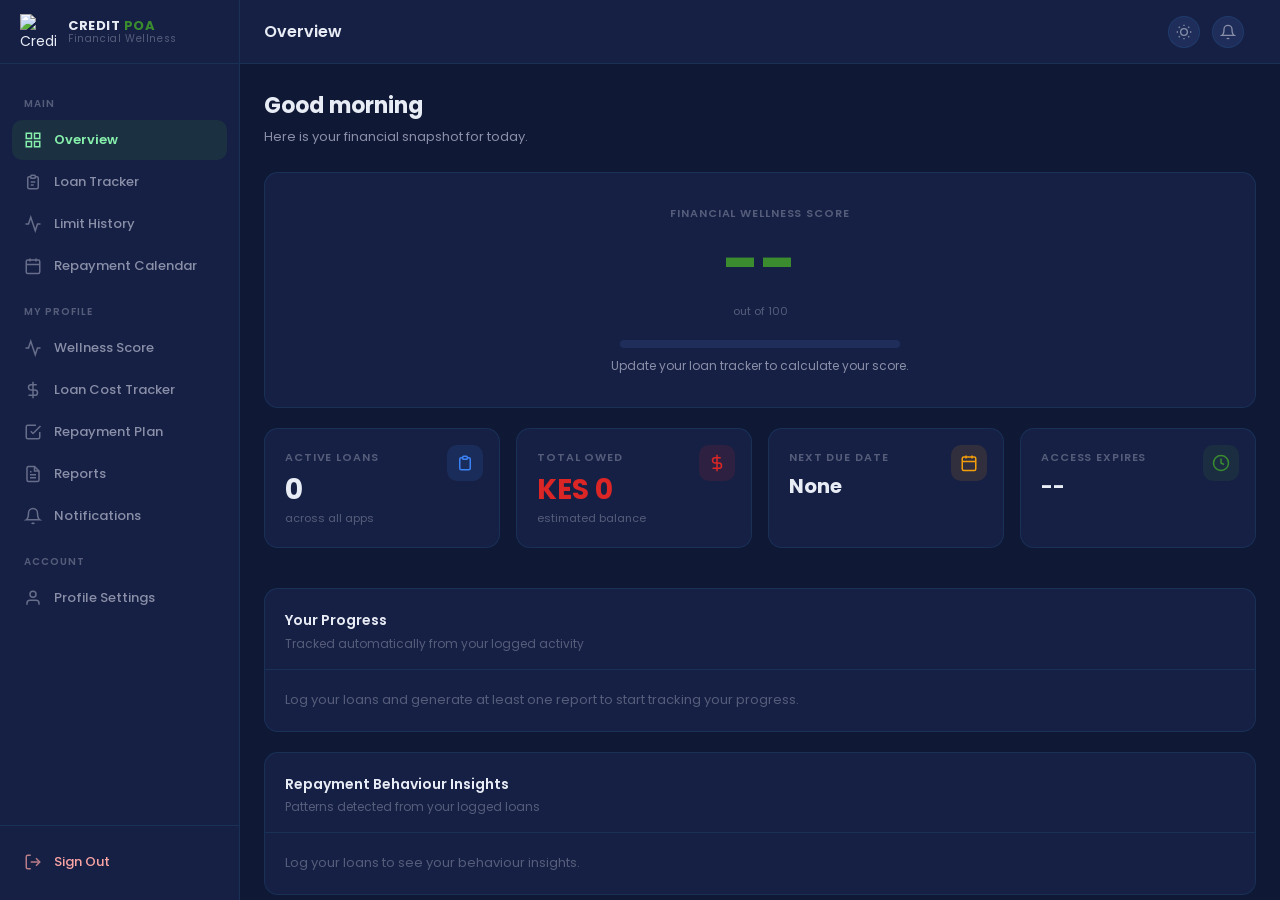
==== commit e46ef71b: "Add files via upload" ====
--- a/dashboard.html
+++ b/dashboard.html
@@ -68,6 +68,13 @@
           <path d="M22 12h-4l-3 9L9 3l-3 9H2"/>
         </svg>
         Wellness Score
+      </button>
+
+     <button class="nav-item" onclick="showSection('loan-cost')" id="nav-loan-cost">
+        <svg fill="none" stroke="currentColor" stroke-width="2" viewBox="0 0 24 24">
+          <line x1="12" y1="1" x2="12" y2="23"/><path d="M17 5H9.5a3.5 3.5 0 000 7h5a3.5 3.5 0 010 7H6"/>
+        </svg>
+        Loan Cost Tracker
       </button>
 
       <button class="nav-item" onclick="showSection('repayment-plan')" id="nav-repayment-plan">
@@ -168,18 +175,6 @@
 
         <div id="alert-overview" class="alert alert-error"></div>
 
-        <!-- Expiry banner -->
-        <div class="expiry-banner" id="expiry-banner">
-          <svg fill="none" stroke="currentColor" stroke-width="2" viewBox="0 0 24 24">
-            <circle cx="12" cy="12" r="10"/><line x1="12" y1="8" x2="12" y2="12"/>
-            <line x1="12" y1="16" x2="12.01" y2="16"/>
-          </svg>
-          <span class="expiry-banner-text" id="expiry-banner-text"></span>
-          <a class="btn btn-sm" href="https://wa.me/254702682615?text=Hi%2C%20I%20would%20like%20to%20renew%20my%20Credit%20Poa%20access." target="_blank" style="background:var(--amber);color:#1a1a1a;font-size:12px;">
-            Renew Now
-          </a>
-        </div>
-
         <div class="page-header">
           <h1 id="overview-greeting">Good morning</h1>
           <p>Here is your financial snapshot for today.</p>
@@ -199,7 +194,7 @@
         </div>
 
         <!-- Stats grid -->
-        <div class="stats-grid mb-5">
+        <div class="stats-grid swipe-cards mb-5">
 
           <div class="stat-card">
             <div class="stat-icon blue">
@@ -246,6 +241,49 @@
             <div class="stat-sub" id="stat-expiry-sub"></div>
           </div>
 
+        </div>
+
+<!-- Badges -->
+        <div id="badge-strip" style="display:flex;gap:10px;flex-wrap:wrap;margin-bottom:20px;"></div>
+
+     <!-- Progress tracker -->
+        <div class="card mb-5" id="progress-tracker-card">
+          <div class="card-header">
+            <div>
+              <div class="card-title">Your Progress</div>
+              <div class="card-subtitle">Tracked automatically from your logged activity</div>
+            </div>
+            <div id="progress-status-badge"></div>
+          </div>
+          <div class="card-body" id="progress-tracker-body">
+            <p style="font-size:13px;color:var(--text-muted);">Log your loans and generate at least one report to start tracking your progress.</p>
+          </div>
+        </div>
+
+<!-- Behaviour Insights -->
+        <div class="card mb-5">
+          <div class="card-header">
+            <div>
+              <div class="card-title">Repayment Behaviour Insights</div>
+              <div class="card-subtitle">Patterns detected from your logged loans</div>
+            </div>
+          </div>
+          <div class="card-body" id="behaviour-insights">
+            <p style="font-size:13px;color:var(--text-muted);">Log your loans to see your behaviour insights.</p>
+          </div>
+        </div>
+
+        <!-- Lender Perception -->
+        <div class="card mb-5">
+          <div class="card-header">
+            <div>
+              <div class="card-title">What Lenders Might Think</div>
+              <div class="card-subtitle">How your profile may appear to mobile lenders</div>
+            </div>
+          </div>
+          <div class="card-body" id="lender-perception">
+            <p style="font-size:13px;color:var(--text-muted);">Complete your intake form and log your loans to see lender perception.</p>
+          </div>
         </div>
 
         <!-- Quick actions -->
@@ -578,6 +616,85 @@
 
       </section>
 
+<!-- ====================================================
+           SECTION: LOAN COST TRACKER
+      ==================================================== -->
+      <section class="section" id="section-loan-cost">
+
+        <div class="page-header">
+          <h1>Loan Cost Tracker</h1>
+          <p>See what your loans are actually costing you and whether they are working for you.</p>
+        </div>
+
+        <div id="alert-loan-cost" class="alert alert-error"></div>
+
+        <!-- Summary cards -->
+        <div class="stats-grid swipe-cards mb-5">
+          <div class="stat-card">
+            <div class="stat-label">Total Borrowed</div>
+            <div class="stat-value" id="lc-total-borrowed">KES 0</div>
+            <div class="stat-sub">across all logged costs</div>
+          </div>
+          <div class="stat-card">
+            <div class="stat-label">Total Interest Paid</div>
+            <div class="stat-value red" id="lc-total-interest">KES 0</div>
+            <div class="stat-sub">real cost of borrowing</div>
+          </div>
+          <div class="stat-card">
+            <div class="stat-label">Productive Loans</div>
+            <div class="stat-value green" id="lc-productive">0</div>
+            <div class="stat-sub">loans that helped you</div>
+          </div>
+          <div class="stat-card">
+            <div class="stat-label">Unproductive Loans</div>
+            <div class="stat-value amber" id="lc-unproductive">0</div>
+            <div class="stat-sub">loans that did not help</div>
+          </div>
+        </div>
+
+        <div class="flex-between mb-5">
+          <div></div>
+          <button class="btn btn-primary" onclick="openLoanCostModal()">
+            <svg fill="none" stroke="currentColor" stroke-width="2" viewBox="0 0 24 24">
+              <circle cx="12" cy="12" r="10"/><line x1="12" y1="8" x2="12" y2="16"/>
+              <line x1="8" y1="12" x2="16" y2="12"/>
+            </svg>
+            Log Loan Cost
+          </button>
+        </div>
+
+        <div class="card">
+          <div class="table-wrap">
+            <table>
+              <thead>
+                <tr>
+                  <th>App</th>
+                  <th>Amount (KES)</th>
+                  <th>Interest Paid (KES)</th>
+                  <th>Purpose</th>
+                  <th>Did It Help?</th>
+                  <th>Date</th>
+                  <th>Actions</th>
+                </tr>
+              </thead>
+              <tbody id="loan-cost-tbody">
+                <tr><td colspan="7">
+                  <div class="empty-state">
+                    <svg fill="none" stroke="currentColor" stroke-width="1.5" viewBox="0 0 24 24">
+                      <line x1="12" y1="1" x2="12" y2="23"/><path d="M17 5H9.5a3.5 3.5 0 000 7h5a3.5 3.5 0 010 7H6"/>
+                    </svg>
+                    <h3>No cost entries yet</h3>
+                    <p>Start logging what your loans cost you and whether they helped.</p>
+                    <button class="btn btn-primary" onclick="openLoanCostModal()">Log Your First Entry</button>
+                  </div>
+                </td></tr>
+              </tbody>
+            </table>
+          </div>
+        </div>
+
+      </section>
+
       <!-- ====================================================
            SECTION: REPAYMENT PLAN
       ==================================================== -->
@@ -585,21 +702,32 @@
 
         <div class="page-header">
           <h1>Repayment Plan</h1>
-          <p>Set financial goals and track your progress toward each one.</p>
+          <p>Your personalised plan based on your active loans and financial goals.</p>
+        </div>
+
+        <!-- Auto generated plan -->
+        <div class="card mb-5">
+          <div class="card-header">
+            <div>
+              <div class="card-title">Your Plan</div>
+              <div class="card-subtitle">Generated automatically from your loan tracker and goals</div>
+            </div>
+            <button class="btn btn-secondary btn-sm" onclick="generateRepaymentPlan()">Refresh Plan</button>
+          </div>
+          <div class="card-body" id="repayment-plan-body">
+            <p style="font-size:13px;color:var(--text-muted);">Add your loans and set a goal below to generate your personalised repayment plan.</p>
+          </div>
+        </div>
+
+        <!-- Goals -->
+        <div class="card-header" style="margin-bottom:16px;">
+          <div>
+            <div class="card-title" style="font-size:14px;font-weight:600;color:var(--text-primary);">Your Goals</div>
+          </div>
+          <button class="btn btn-primary btn-sm" onclick="openGoalModal()">Add Goal</button>
         </div>
 
         <div id="alert-goal" class="alert alert-error"></div>
-
-        <div class="flex-between mb-5">
-          <div></div>
-          <button class="btn btn-primary" onclick="openGoalModal()">
-            <svg fill="none" stroke="currentColor" stroke-width="2" viewBox="0 0 24 24">
-              <circle cx="12" cy="12" r="10"/><line x1="12" y1="8" x2="12" y2="16"/>
-              <line x1="8" y1="12" x2="16" y2="12"/>
-            </svg>
-            Add Goal
-          </button>
-        </div>
 
         <div class="grid-auto" id="goals-grid">
           <div class="empty-state" style="grid-column:1/-1;">
@@ -607,7 +735,7 @@
               <path d="M9 11l3 3L22 4"/><path d="M21 12v7a2 2 0 01-2 2H5a2 2 0 01-2-2V5a2 2 0 012-2h11"/>
             </svg>
             <h3>No goals yet</h3>
-            <p>Set a repayment goal and the system will track your progress automatically.</p>
+            <p>Add a goal such as clearing a specific loan or reducing your active apps.</p>
             <button class="btn btn-primary" onclick="openGoalModal()">Set Your First Goal</button>
           </div>
         </div>
@@ -645,19 +773,12 @@
                 <input class="form-input" id="f-name" type="text" placeholder="e.g. John Kamau" />
               </div>
               <div class="form-group">
-                <label class="form-label">WhatsApp Number <span class="required">*</span></label>
+                <label class="form-label">Phone Number <span class="required">*</span></label>
                 <input class="form-input" id="f-phone" type="tel" placeholder="e.g. 0712 345 678" />
               </div>
               <div class="form-group">
                 <label class="form-label">Email Address</label>
                 <input class="form-input" id="f-email" type="email" placeholder="Optional" />
-              </div>
-              <div class="form-group">
-                <label class="form-label">Preferred Report Delivery <span class="required">*</span></label>
-                <select class="form-select" id="f-delivery">
-                  <option value="">Select...</option>
-                  <option value="WhatsApp">WhatsApp</option>
-                  <option value="Email">Email</option>
                 </select>
               </div>
               <div class="form-group">
@@ -673,8 +794,8 @@
                 <div class="checkbox-grid" id="loan-apps-grid"></div>
               </div>
               <div class="form-group" id="other-app-group" style="display:none;">
-                <label class="form-label">Please specify other apps</label>
-                <input class="form-input" id="f-other-apps" type="text" placeholder="e.g. MyApp, AnotherApp" />
+                <label class="form-label">Please specify the app name</label>
+                <input class="form-input" id="f-other-apps" type="text" placeholder="Type the app name here..." />
               </div>
               <div class="form-group">
                 <label class="form-label">Do you have active loans right now? <span class="required">*</span></label>
@@ -756,8 +877,52 @@
                 </select>
               </div>
               <div class="form-group">
+                <label class="form-label">Employment Status <span class="required">*</span></label>
+                <select class="form-select" id="f-employment">
+                  <option value="">Select...</option>
+                  <option value="Employed (formal)">Employed (formal)</option>
+                  <option value="Self-employed / Business owner">Self-employed / Business owner</option>
+                  <option value="Casual / Informal work">Casual / Informal work</option>
+                  <option value="Student">Student</option>
+                  <option value="Unemployed">Unemployed</option>
+                  <option value="Other">Other</option>
+                </select>
+              </div>
+              <div class="form-group">
+                <label class="form-label">Primary Income Source</label>
+                <input class="form-input" id="f-income-source" type="text" placeholder="e.g. Salary, M-Pesa business, Bodaboda, MPESA agent" />
+              </div>
+              <div class="form-group">
                 <label class="form-label">Monthly income or earnings (KES)</label>
                 <input class="form-input" id="f-income" type="text" placeholder="Approximate figure" />
+              </div>
+              <div class="form-group">
+                <label class="form-label">Monthly loan repayment obligations (KES)</label>
+                <input class="form-input" id="f-obligations" type="text" placeholder="Total you repay on loans every month" />
+              </div>
+              <div class="form-group">
+                <label class="form-label">Primary borrowing purpose <span class="required">*</span></label>
+                <select class="form-select" id="f-borrow-purpose">
+                  <option value="">Select...</option>
+                  <option value="Business / Stock">Business or stock</option>
+                  <option value="Rent / Bills">Rent or bills</option>
+                  <option value="Emergency">Emergency</option>
+                  <option value="School fees">School fees</option>
+                  <option value="Food / Household">Food or household</option>
+                  <option value="Bridging / Waiting for income">Bridging while waiting for income</option>
+                  <option value="Investment">Investment</option>
+                  <option value="Other">Other</option>
+                </select>
+              </div>
+              <div class="form-group">
+                <label class="form-label">How often do you borrow per month?</label>
+                <select class="form-select" id="f-borrow-frequency">
+                  <option value="">Select...</option>
+                  <option value="Once">Once</option>
+                  <option value="2 to 3 times">2 to 3 times</option>
+                  <option value="4 or more times">4 or more times</option>
+                  <option value="Only when I have to">Only when I have to</option>
+                </select>
               </div>
               <div class="form-group">
                 <label class="form-label">How did you hear about us? <span class="required">*</span></label>
@@ -957,6 +1122,59 @@
       </section>
 
     </main>
+  </div>
+</div>
+
+<!-- ============================================================
+     MODAL: LOG LOAN COST
+============================================================ -->
+<div class="modal-overlay" id="modal-loan-cost">
+  <div class="modal">
+    <div class="modal-header">
+      <div class="modal-title">Log Loan Cost</div>
+      <button class="modal-close" onclick="closeModal('modal-loan-cost')">
+        <svg fill="none" stroke="currentColor" stroke-width="2" viewBox="0 0 24 24">
+          <line x1="18" y1="6" x2="6" y2="18"/><line x1="6" y1="6" x2="18" y2="18"/>
+        </svg>
+      </button>
+    </div>
+    <div class="modal-body">
+      <div class="form-group">
+        <label class="form-label">App Name <span class="required">*</span></label>
+        <select class="form-select" id="lc-app"></select>
+      </div>
+      <div class="form-row">
+        <div class="form-group">
+          <label class="form-label">Amount Borrowed (KES) <span class="required">*</span></label>
+          <input class="form-input" id="lc-amount" type="number" placeholder="e.g. 3000" />
+        </div>
+        <div class="form-group">
+          <label class="form-label">Interest Paid (KES) <span class="required">*</span></label>
+          <input class="form-input" id="lc-interest" type="number" placeholder="e.g. 450" />
+        </div>
+      </div>
+      <div class="form-group">
+        <label class="form-label">What was the loan used for? <span class="required">*</span></label>
+        <input class="form-input" id="lc-purpose" type="text" placeholder="e.g. Paid rent, bought stock, emergency" />
+      </div>
+      <div class="form-group">
+        <label class="form-label">Did this loan help you? <span class="required">*</span></label>
+        <select class="form-select" id="lc-helped">
+          <option value="">Select...</option>
+          <option value="Yes">Yes, it helped</option>
+          <option value="Partially">Partially helped</option>
+          <option value="No">No, it did not help</option>
+        </select>
+      </div>
+      <div class="form-group">
+        <label class="form-label">Date</label>
+        <input class="form-input" id="lc-date" type="date" />
+      </div>
+    </div>
+    <div class="modal-footer">
+      <button class="btn btn-ghost" onclick="closeModal('modal-loan-cost')">Cancel</button>
+      <button class="btn btn-primary" onclick="saveLoanCost()">Save Entry</button>
+    </div>
   </div>
 </div>
 
@@ -977,9 +1195,12 @@
       <input type="hidden" id="loan-edit-id" />
       <div class="form-group">
         <label class="form-label">App Name <span class="required">*</span></label>
-        <select class="form-select" id="loan-app">
-          <option value="">Select app...</option>
-        </select>
+        <select class="form-select" id="loan-app" onchange="toggleLoanOtherField(this)">
+        <option value="">Select app...</option>
+      </select>
+      <div id="loan-other-wrap" style="display:none;margin-top:10px;">
+        <input class="form-input" id="loan-app-other" type="text" placeholder="Type the app name..." />
+      </div>
       </div>
       <div class="form-group">
         <label class="form-label">Amount Borrowed (KES) <span class="required">*</span></label>
@@ -1225,14 +1446,132 @@
     await loadLimits();
     await loadGoals();
     await loadNotifications();
+    await loadLoanCosts();
     loadIntakeForm();
     buildLoanAppSelects();
     buildLoanAppsCheckboxGrid();
     setTodayDates();
     renderCalendar();
+    renderProgressTracker();
+    generateRepaymentPlan();
   } catch (e) {
     console.error(e);
   }
+}
+
+// ---- BEHAVIOUR INSIGHTS ----
+function renderBehaviourInsights() {
+  const el = document.getElementById('behaviour-insights');
+  if (!el) return;
+  if (loansCache.length === 0) {
+    el.innerHTML = '<p style="font-size:13px;color:var(--text-muted);">Log your loans to see your behaviour insights.</p>';
+    return;
+  }
+  const total   = loansCache.length;
+  const repaid  = loansCache.filter(l => l.status === 'Repaid').length;
+  const overdue = loansCache.filter(l => l.status === 'Overdue').length;
+  const active  = loansCache.filter(l => l.status === 'Active').length;
+  const onTimeRatio  = total > 0 ? Math.round(((repaid) / total) * 100) : 0;
+  const overdueRatio = total > 0 ? Math.round((overdue / total) * 100) : 0;
+  const intake  = userData.intakeForm || {};
+
+  let pattern = 'Mixed repayment behaviour detected.';
+  let trend   = 'Not enough data to determine trend.';
+  let trendColor = 'var(--text-muted)';
+
+  if (intake.repaymentPattern === 'Always on time') { pattern = 'You consistently repay on time.'; trend = 'Improving trend.'; trendColor = '#6EE05E'; }
+  else if (intake.repaymentPattern === 'Mostly on time, occasionally late') { pattern = 'Mostly on time with occasional delays.'; trend = 'Stable with room to improve.'; trendColor = '#FCD34D'; }
+  else if (intake.repaymentPattern === 'Often late') { pattern = 'Frequent late repayments detected.'; trend = 'Declining behaviour.'; trendColor = '#FCA5A5'; }
+  else if (intake.repaymentPattern === 'Have defaulted on a loan before') { pattern = 'Previous default on record.'; trend = 'High risk pattern.'; trendColor = '#FCA5A5'; }
+
+  el.innerHTML = `
+    <div style="display:grid;grid-template-columns:repeat(auto-fill,minmax(160px,1fr));gap:12px;margin-bottom:16px;">
+      <div style="padding:14px;background:var(--surface-2);border-radius:10px;">
+        <div style="font-size:10px;font-weight:700;text-transform:uppercase;letter-spacing:0.07em;color:var(--text-muted);margin-bottom:6px;">On-Time Ratio</div>
+        <div style="font-size:22px;font-weight:800;color:${onTimeRatio >= 60 ? '#6EE05E' : '#FCA5A5'};">${onTimeRatio}%</div>
+        <div style="font-size:11px;color:var(--text-muted);">${repaid} of ${total} loans repaid</div>
+      </div>
+      <div style="padding:14px;background:var(--surface-2);border-radius:10px;">
+        <div style="font-size:10px;font-weight:700;text-transform:uppercase;letter-spacing:0.07em;color:var(--text-muted);margin-bottom:6px;">Overdue Rate</div>
+        <div style="font-size:22px;font-weight:800;color:${overdueRatio === 0 ? '#6EE05E' : '#FCA5A5'};">${overdueRatio}%</div>
+        <div style="font-size:11px;color:var(--text-muted);">${overdue} overdue loan${overdue !== 1 ? 's' : ''}</div>
+      </div>
+      <div style="padding:14px;background:var(--surface-2);border-radius:10px;">
+        <div style="font-size:10px;font-weight:700;text-transform:uppercase;letter-spacing:0.07em;color:var(--text-muted);margin-bottom:6px;">Active Now</div>
+        <div style="font-size:22px;font-weight:800;color:${active <= 2 ? '#6EE05E' : active <= 4 ? '#FCD34D' : '#FCA5A5'};">${active}</div>
+        <div style="font-size:11px;color:var(--text-muted);">active loan${active !== 1 ? 's' : ''}</div>
+      </div>
+    </div>
+    <div style="padding:12px;background:var(--surface-2);border-radius:8px;">
+      <div style="font-size:13px;color:var(--text-secondary);margin-bottom:6px;">${pattern}</div>
+      <div style="font-size:12px;font-weight:600;color:${trendColor};">${trend}</div>
+    </div>
+  `;
+}
+
+// ---- LENDER PERCEPTION ----
+function renderLenderPerception() {
+  const el = document.getElementById('lender-perception');
+  if (!el) return;
+  const score   = calculateWellnessScore().total;
+  const intake  = userData.intakeForm || {};
+  const overdue = loansCache.filter(l => l.status === 'Overdue').length;
+  const active  = loansCache.filter(l => l.status === 'Active').length;
+
+  const signals = [];
+
+  if (score >= 70) signals.push({ color: '#6EE05E', icon: '&#128994;', text: 'You appear low risk to lenders.' });
+  else if (score >= 50) signals.push({ color: '#FCD34D', icon: '&#128993;', text: 'You appear as a moderate risk borrower.' });
+  else signals.push({ color: '#FCA5A5', icon: '&#128308;', text: 'You may appear high risk to lenders.' });
+
+  if (intake.repaymentPattern === 'Always on time') signals.push({ color: '#6EE05E', icon: '&#9989;', text: 'Strong repayment record. Lenders reward this with higher limits.' });
+  else if (intake.repaymentPattern === 'Often late' || intake.repaymentPattern === 'Have defaulted on a loan before') signals.push({ color: '#FCA5A5', icon: '&#10060;', text: 'You may be seen as inconsistent with repayments.' });
+
+  if (overdue === 0 && loansCache.length > 0) signals.push({ color: '#6EE05E', icon: '&#9989;', text: 'No overdue loans. This is a positive signal.' });
+  if (overdue > 0) signals.push({ color: '#FCA5A5', icon: '&#9888;', text: overdue + ' overdue loan' + (overdue > 1 ? 's' : '') + ' detected. This reduces your limit eligibility.' });
+
+  if (active <= 2 && loansCache.length > 0) signals.push({ color: '#6EE05E', icon: '&#128994;', text: 'Low active loan count. You appear disciplined with borrowing.' });
+  if (active > 4) signals.push({ color: '#FCA5A5', icon: '&#128308;', text: 'Too many active loans. Lenders may decline new applications.' });
+
+  if (intake.crbStatus === 'Yes, currently listed') signals.push({ color: '#FCA5A5', icon: '&#10060;', text: 'CRB listing will block most formal loan applications.' });
+  if (intake.crbStatus === 'No, I have not') signals.push({ color: '#6EE05E', icon: '&#9989;', text: 'Clean CRB record. This opens doors to higher credit.' });
+
+  if (limitsCache.length >= 3) signals.push({ color: '#93C5FD', icon: '&#128200;', text: 'Improving limit trend over ' + limitsCache.length + ' logged entries.' });
+
+  if (signals.length === 0) { el.innerHTML = '<p style="font-size:13px;color:var(--text-muted);">Complete your intake form to see lender perception.</p>'; return; }
+
+  el.innerHTML = signals.map(s => `
+    <div style="display:flex;gap:12px;align-items:flex-start;padding:11px;border-radius:8px;background:var(--surface-2);margin-bottom:8px;">
+      <span style="font-size:14px;flex-shrink:0;">${s.icon}</span>
+      <span style="font-size:13px;color:var(--text-secondary);line-height:1.6;">${s.text}</span>
+    </div>`).join('');
+}
+
+// ---- BADGE SYSTEM ----
+function renderBadges() {
+  const strip   = document.getElementById('badge-strip');
+  if (!strip) return;
+  const active  = loansCache.filter(l => l.status === 'Active').length;
+  const repaid  = loansCache.filter(l => l.status === 'Repaid').length;
+  const overdue = loansCache.filter(l => l.status === 'Overdue').length;
+  const score   = calculateWellnessScore().total;
+  const intake  = userData.intakeForm || {};
+  const badges  = [];
+
+  if (repaid >= 3)  badges.push({ icon: '&#127942;', label: 'Consistent Repayer', color: 'rgba(58,140,47,0.15)', border: 'rgba(58,140,47,0.3)', text: '#6EE05E' });
+  if (score >= 70)  badges.push({ icon: '&#11088;', label: 'Strong Profile', color: 'rgba(58,140,47,0.15)', border: 'rgba(58,140,47,0.3)', text: '#6EE05E' });
+  if (active <= 1 && loansCache.length > 0) badges.push({ icon: '&#128994;', label: 'Low Borrower', color: 'rgba(58,140,47,0.15)', border: 'rgba(58,140,47,0.3)', text: '#6EE05E' });
+  if (overdue === 0 && loansCache.length > 0) badges.push({ icon: '&#9989;', label: 'No Overdue Loans', color: 'rgba(58,140,47,0.12)', border: 'rgba(58,140,47,0.25)', text: '#86EFAC' });
+  if (limitsCache.length >= 3) badges.push({ icon: '&#128200;', label: 'Limit Tracker', color: 'rgba(59,130,246,0.12)', border: 'rgba(59,130,246,0.25)', text: '#93C5FD' });
+  if (intake.crbStatus === 'No, I have not') badges.push({ icon: '&#128737;', label: 'CRB Clear', color: 'rgba(58,140,47,0.12)', border: 'rgba(58,140,47,0.25)', text: '#86EFAC' });
+  if (score < 40)   badges.push({ icon: '&#128680;', label: 'Needs Improvement', color: 'rgba(239,68,68,0.10)', border: 'rgba(239,68,68,0.25)', text: '#FCA5A5' });
+
+  if (badges.length === 0) { strip.innerHTML = ''; return; }
+
+  strip.innerHTML = badges.map(b => `
+    <div style="display:inline-flex;align-items:center;gap:7px;padding:7px 14px;background:${b.color};border:1px solid ${b.border};border-radius:20px;font-size:12px;font-weight:600;color:${b.text};">
+      <span>${b.icon}</span>${b.label}
+    </div>`).join('');
 }
 
 // ---- HEADER ----
@@ -1380,20 +1719,78 @@
 }
 
 function renderWellnessTips(s) {
-  const tips = [];
-  if (s.repayment < 20) tips.push({ color: 'amber', text: 'Pay your loans on time consistently. Even one late payment reduces your score significantly.' });
-  if (s.volume < 15)    tips.push({ color: 'red',   text: 'You have too many active loans. Focus on clearing at least two before taking new ones.' });
-  if (s.balance < 15)   tips.push({ color: 'amber', text: 'Your outstanding balance is high. Prioritise reducing it before borrowing again.' });
-  if (s.crb < 15)       tips.push({ color: 'red',   text: 'A CRB listing is limiting your score. Contact the lender to begin the clearance process.' });
-  if (s.growth < 10)    tips.push({ color: 'blue',  text: 'Log your loan limits regularly. Tracking growth motivates better borrowing behaviour.' });
-  if (tips.length === 0) tips.push({ color: 'green', text: 'Great work. Your profile is in strong standing. Keep paying on time and growing your limits.' });
+  const intake   = userData.intakeForm || {};
+  const active   = loansCache.filter(l => l.status === 'Active');
+  const overdue  = loansCache.filter(l => l.status === 'Overdue');
+  const tips     = [];
+
+  // Repayment tips
+  if (s.repayment < 20) {
+    tips.push({ color: 'red', text: 'Your repayment consistency is low. Set a phone reminder 2 days before every due date and pay before the deadline, not on it.' });
+  } else if (s.repayment < 24) {
+    tips.push({ color: 'amber', text: 'You are mostly on time but occasional late payments are hurting your score. Try to repay within 24 hours of your due date.' });
+  }
+
+  // Overdue loans
+  if (overdue.length > 0) {
+    tips.push({ color: 'red', text: `You have ${overdue.length} overdue loan${overdue.length > 1 ? 's' : ''}. Clear ${overdue.length > 1 ? 'these' : 'this'} immediately. Overdue loans block limit increases across all your apps.` });
+  }
+
+  // Volume tips
+  if (active.length > 4) {
+    tips.push({ color: 'red', text: `You currently have ${active.length} active loans. Lenders view this as high risk. Focus on clearing the smallest ones first to reduce your count quickly.` });
+  } else if (active.length > 2) {
+    tips.push({ color: 'amber', text: `${active.length} active loans is manageable but aim to stay at 2 or fewer. Clear one before taking a new one.` });
+  }
+
+  // Balance tips
+  if (s.balance < 10) {
+    tips.push({ color: 'red', text: 'Your total outstanding balance is very high relative to your profile. Avoid new loans until you clear at least 40% of your current balance.' });
+  } else if (s.balance < 16) {
+    tips.push({ color: 'amber', text: 'Your balance is moderate. Prioritise the loan with the highest interest rate first. This saves you money and improves your score faster.' });
+  }
+
+  // CRB tips
+  if (intake.crbStatus === 'Yes, currently listed') {
+    tips.push({ color: 'red', text: 'You are currently listed on CRB. Contact the specific lender directly and negotiate a clearance. Even a partial payment agreement can begin the delisting process.' });
+  } else if (intake.crbStatus === 'Yes, but cleared') {
+    tips.push({ color: 'amber', text: 'You were previously listed but are now cleared. Maintain a clean repayment record for 6 consecutive months to fully rebuild lender confidence.' });
+  }
+
+  // Recovery agent
+  if (intake.recoveryAgent === 'Yes') {
+    tips.push({ color: 'red', text: 'You have been contacted by a recovery agent. Respond to them directly and agree on a repayment schedule. Ignoring recovery contacts leads to permanent blacklisting.' });
+  }
+
+  // Limit growth
+  if (s.growth < 8) {
+    tips.push({ color: 'blue', text: 'Your limit growth potential is low. The fastest way to grow limits is to borrow small amounts and repay before the due date consistently for 3 months on the same app.' });
+  } else if (limitsCache.length === 0) {
+    tips.push({ color: 'blue', text: 'Start logging your loan limits in the Limit History section. Tracking your limits over time shows you which apps are rewarding your good behaviour.' });
+  }
+
+  // Employment based tip
+  if (intake.employment === 'Unemployed') {
+    tips.push({ color: 'amber', text: 'Borrowing without a regular income increases your risk significantly. Focus on clearing existing loans before taking new ones and explore income options before your next application.' });
+  }
+
+  // Positive tips
+  if (s.repayment >= 23) {
+    tips.push({ color: 'green', text: 'Your repayment consistency is strong. Keep it up. Lenders reward consistent on-time payers with limit increases, usually after 3 to 6 months of clean records.' });
+  }
+  if (active.length <= 1 && s.total >= 60) {
+    tips.push({ color: 'green', text: 'You are managing your loans well. With your current profile you are in a strong position to qualify for higher limits on Branch, Tala, and KCB M-Pesa.' });
+  }
+  if (tips.length === 0) {
+    tips.push({ color: 'green', text: 'Your profile is in strong standing. Continue paying on time, log your limits regularly, and consider applying for a higher limit on your best performing app.' });
+  }
 
   const container = document.getElementById('wellness-tips');
   if (!container) return;
   container.innerHTML = tips.map(t => `
-    <div style="display:flex; gap:12px; align-items:flex-start; padding:12px; border-radius:8px; background:var(--surface-2); margin-bottom:10px;">
+    <div style="display:flex;gap:12px;align-items:flex-start;padding:12px;border-radius:8px;background:var(--surface-2);margin-bottom:10px;">
       <span style="width:8px;height:8px;border-radius:50%;background:var(--${t.color});flex-shrink:0;margin-top:5px;"></span>
-      <span style="font-size:13px; color:var(--text-secondary); line-height:1.6;">${t.text}</span>
+      <span style="font-size:13px;color:var(--text-secondary);line-height:1.6;">${t.text}</span>
     </div>
   `).join('');
 }
@@ -1430,6 +1827,11 @@
     renderLoansTable();
     renderWellnessScore();
     renderCalendar();
+    renderProgressTracker();
+    generateRepaymentPlan();
+    renderBadges();
+    renderBehaviourInsights();
+    renderLenderPerception();
   } catch (e) { console.error(e); }
 }
 
@@ -1493,7 +1895,8 @@
 
 window.saveLoan = async () => {
   const editId = document.getElementById('loan-edit-id').value;
-  const app    = document.getElementById('loan-app').value;
+  const appSel = document.getElementById('loan-app').value;
+const app    = appSel === 'Other' ? (document.getElementById('loan-app-other').value.trim() || 'Other') : appSel;
   const amount = document.getElementById('loan-amount').value;
   const taken  = document.getElementById('loan-date-taken').value;
   const due    = document.getElementById('loan-due-date').value;
@@ -1958,6 +2361,11 @@
   });
 }
 
+window.toggleLoanOtherField = (sel) => {
+  const wrap = document.getElementById('loan-other-wrap');
+  if (wrap) wrap.style.display = sel.value === 'Other' ? 'block' : 'none';
+};
+
 window.toggleCheckboxPill = (input) => {
   const label = input.closest('.checkbox-pill');
   if (input.checked) label.classList.add('checked');
@@ -1980,7 +2388,6 @@
   set('f-name', form.name || userData.name);
   set('f-phone', form.phone || userData.phone);
   set('f-email', form.email || currentUser.email);
-  set('f-delivery', form.delivery);
   set('f-date', form.date || new Date().toISOString().split('T')[0]);
   set('f-active-loans', form.activeLoans);
   set('f-balance', form.totalBalance);
@@ -1989,7 +2396,12 @@
   set('f-recovery', form.recoveryAgent);
   set('f-reason', form.reason);
   set('f-goal', form.mainGoal);
+  set('f-employment', form.employment);
+  set('f-income-source', form.incomeSource);
   set('f-income', form.income);
+  set('f-obligations', form.obligations);
+  set('f-borrow-purpose', form.borrowPurpose);
+  set('f-borrow-frequency', form.borrowFrequency);
   set('f-source', form.source);
   set('f-concerns', form.concerns);
   set('f-other-apps', form.otherApps);
@@ -2014,7 +2426,6 @@
     name: document.getElementById('f-name').value,
     phone: document.getElementById('f-phone').value,
     email: document.getElementById('f-email').value,
-    delivery: document.getElementById('f-delivery').value,
     date: document.getElementById('f-date').value,
     loanApps: checked,
     otherApps: document.getElementById('f-other-apps').value,
@@ -2025,7 +2436,12 @@
     recoveryAgent: document.getElementById('f-recovery').value,
     reason: document.getElementById('f-reason').value,
     mainGoal: document.getElementById('f-goal').value,
+    employment: document.getElementById('f-employment') ? document.getElementById('f-employment').value : '',
+    incomeSource: document.getElementById('f-income-source') ? document.getElementById('f-income-source').value : '',
     income: document.getElementById('f-income').value,
+    obligations: document.getElementById('f-obligations') ? document.getElementById('f-obligations').value : '',
+    borrowPurpose: document.getElementById('f-borrow-purpose') ? document.getElementById('f-borrow-purpose').value : '',
+    borrowFrequency: document.getElementById('f-borrow-frequency') ? document.getElementById('f-borrow-frequency').value : '',
     source: document.getElementById('f-source').value,
     concerns: document.getElementById('f-concerns').value,
     consent1: document.getElementById('f-consent-1').checked,
@@ -2080,9 +2496,7 @@
         <td colspan="2" style="padding:8px 10px; font-weight:700; color:#1B2A5E;">Personal Details</td>
       </tr>
       <tr><td style="padding:6px 10px; border-bottom:1px solid #eee; color:#555; width:35%;">Full Name</td><td style="padding:6px 10px; border-bottom:1px solid #eee;">${form.name}</td></tr>
-      <tr><td style="padding:6px 10px; border-bottom:1px solid #eee; color:#555;">WhatsApp Number</td><td style="padding:6px 10px; border-bottom:1px solid #eee;">${form.phone}</td></tr>
       <tr><td style="padding:6px 10px; border-bottom:1px solid #eee; color:#555;">Email Address</td><td style="padding:6px 10px; border-bottom:1px solid #eee;">${form.email || 'Not provided'}</td></tr>
-      <tr><td style="padding:6px 10px; border-bottom:1px solid #eee; color:#555;">Report Delivery</td><td style="padding:6px 10px; border-bottom:1px solid #eee;">${form.delivery || 'Not specified'}</td></tr>
       <tr><td style="padding:6px 10px; color:#555;">Date of Application</td><td style="padding:6px 10px;">${form.date}</td></tr>
     </table>
 
@@ -2279,6 +2693,236 @@
   }
 };
 
+// ---- LOAN COST TRACKER ----
+let loanCostCache = [];
+
+async function loadLoanCosts() {
+  try {
+    const q    = query(collection(db, 'users', currentUser.uid, 'loanCosts'), orderBy('date', 'desc'));
+    const snap = await getDocs(q);
+    loanCostCache = snap.docs.map(d => ({ id: d.id, ...d.data() }));
+    renderLoanCostTable();
+    renderLoanCostSummary();
+  } catch(e) { console.error(e); }
+}
+
+function renderLoanCostSummary() {
+  const totalBorrowed   = loanCostCache.reduce((s,r) => s + (parseFloat(r.amount)||0), 0);
+  const totalInterest   = loanCostCache.reduce((s,r) => s + (parseFloat(r.interest)||0), 0);
+  const productive      = loanCostCache.filter(r => r.helped === 'Yes').length;
+  const unproductive    = loanCostCache.filter(r => r.helped === 'No').length;
+  const tb = document.getElementById('lc-total-borrowed');
+  const ti = document.getElementById('lc-total-interest');
+  const tp = document.getElementById('lc-productive');
+  const tu = document.getElementById('lc-unproductive');
+  if (tb) tb.textContent = 'KES ' + totalBorrowed.toLocaleString();
+  if (ti) ti.textContent = 'KES ' + totalInterest.toLocaleString();
+  if (tp) tp.textContent = productive;
+  if (tu) tu.textContent = unproductive;
+}
+
+function renderLoanCostTable() {
+  const tbody = document.getElementById('loan-cost-tbody');
+  if (!tbody) return;
+  if (loanCostCache.length === 0) {
+    tbody.innerHTML = `<tr><td colspan="7"><div class="empty-state">
+      <svg fill="none" stroke="currentColor" stroke-width="1.5" viewBox="0 0 24 24" style="width:48px;height:48px;margin:0 auto 16px;opacity:0.35;">
+        <line x1="12" y1="1" x2="12" y2="23"/><path d="M17 5H9.5a3.5 3.5 0 000 7h5a3.5 3.5 0 010 7H6"/>
+      </svg>
+      <h3>No cost entries yet</h3>
+      <p>Start logging what your loans cost you.</p>
+      <button class="btn btn-primary" onclick="openLoanCostModal()">Log Your First Entry</button>
+    </div></td></tr>`;
+    return;
+  }
+  tbody.innerHTML = loanCostCache.map(r => {
+    const helpedColor = r.helped === 'Yes' ? 'badge-green' : r.helped === 'No' ? 'badge-red' : 'badge-amber';
+    const d = r.date ? new Date(r.date).toLocaleDateString('en-KE', { day:'numeric', month:'short', year:'numeric' }) : 'N/A';
+    return `<tr>
+      <td><strong>${r.app}</strong></td>
+      <td style="color:var(--green);">KES ${parseFloat(r.amount||0).toLocaleString()}</td>
+      <td style="color:var(--red);">KES ${parseFloat(r.interest||0).toLocaleString()}</td>
+      <td style="font-size:12px;">${r.purpose||''}</td>
+      <td><span class="badge ${helpedColor}">${r.helped||'N/A'}</span></td>
+      <td class="td-muted">${d}</td>
+      <td><button class="btn btn-danger btn-sm" onclick="deleteLoanCost('${r.id}')">Delete</button></td>
+    </tr>`;
+  }).join('');
+}
+
+window.openLoanCostModal = () => {
+  const sel = document.getElementById('lc-app');
+  if (sel) {
+    sel.innerHTML = '<option value="">Select app...</option>' + LOAN_APPS.map(a => `<option value="${a}">${a}</option>`).join('');
+  }
+  document.getElementById('lc-amount').value  = '';
+  document.getElementById('lc-interest').value = '';
+  document.getElementById('lc-purpose').value  = '';
+  document.getElementById('lc-helped').value   = '';
+  document.getElementById('lc-date').value     = new Date().toISOString().split('T')[0];
+  openModal('modal-loan-cost');
+};
+
+window.saveLoanCost = async () => {
+  const app      = document.getElementById('lc-app').value;
+  const amount   = document.getElementById('lc-amount').value;
+  const interest = document.getElementById('lc-interest').value;
+  const purpose  = document.getElementById('lc-purpose').value.trim();
+  const helped   = document.getElementById('lc-helped').value;
+  const date     = document.getElementById('lc-date').value;
+  if (!app || !amount || !interest || !purpose || !helped) {
+    showAlert('alert-loan-cost', 'Please fill in all required fields.'); return;
+  }
+  try {
+    await addDoc(collection(db, 'users', currentUser.uid, 'loanCosts'), {
+      app, amount: parseFloat(amount), interest: parseFloat(interest),
+      purpose, helped, date, createdAt: serverTimestamp()
+    });
+    closeModal('modal-loan-cost');
+    await loadLoanCosts();
+  } catch(e) { showAlert('alert-loan-cost', 'Failed to save. Please try again.'); }
+};
+
+window.deleteLoanCost = async (id) => {
+  if (!confirm('Delete this entry?')) return;
+  try {
+    await deleteDoc(doc(db, 'users', currentUser.uid, 'loanCosts', id));
+    await loadLoanCosts();
+  } catch(e) { console.error(e); }
+};
+
+// ---- PROGRESS TRACKER ----
+function renderProgressTracker() {
+  const body  = document.getElementById('progress-tracker-body');
+  const badge = document.getElementById('progress-status-badge');
+  if (!body) return;
+
+  const active  = loansCache.filter(l => l.status === 'Active').length;
+  const overdue = loansCache.filter(l => l.status === 'Overdue').length;
+  const repaid  = loansCache.filter(l => l.status === 'Repaid').length;
+  const score   = calculateWellnessScore().total;
+  const intake  = userData.intakeForm || {};
+
+  if (loansCache.length === 0) {
+    body.innerHTML = '<p style="font-size:13px;color:var(--text-muted);">Log your loans to start tracking your progress.</p>';
+    return;
+  }
+
+  let status = 'Improving';
+  let statusColor = 'var(--green)';
+  let statusIcon = '&#8593;';
+
+  if (overdue > 0) {
+    status = 'Needs Attention';
+    statusColor = 'var(--red)';
+    statusIcon = '&#9888;';
+  } else if (active > 4) {
+    status = 'At Risk';
+    statusColor = 'var(--amber)';
+    statusIcon = '&#8594;';
+  } else if (score >= 65) {
+    status = 'Strong';
+    statusColor = 'var(--green)';
+    statusIcon = '&#8593;';
+  } else if (score >= 40) {
+    status = 'Progressing';
+    statusColor = 'var(--amber)';
+    statusIcon = '&#8594;';
+  } else {
+    status = 'Needs Work';
+    statusColor = 'var(--red)';
+    statusIcon = '&#8595;';
+  }
+
+  if (badge) {
+    badge.innerHTML = `<span style="font-size:13px;font-weight:700;color:${statusColor};">${statusIcon} ${status}</span>`;
+  }
+
+  const indicators = [
+    { label: 'Wellness Score', value: score + ' / 100', good: score >= 60, note: score >= 60 ? 'On track' : 'Needs improvement' },
+    { label: 'Active Loans', value: active, good: active <= 2, note: active <= 2 ? 'Healthy level' : 'Try to reduce' },
+    { label: 'Overdue Loans', value: overdue, good: overdue === 0, note: overdue === 0 ? 'All clear' : 'Clear these now' },
+    { label: 'Loans Repaid', value: repaid, good: repaid > 0, note: repaid > 0 ? 'Good track record' : 'No repaid loans yet' },
+    { label: 'CRB Status', value: intake.crbStatus || 'Not declared', good: intake.crbStatus === 'No, I have not', note: intake.crbStatus === 'Yes, currently listed' ? 'Action required' : '' },
+  ];
+
+  body.innerHTML = `
+    <div style="display:grid;grid-template-columns:repeat(auto-fill,minmax(160px,1fr));gap:12px;">
+      ${indicators.map(ind => `
+        <div style="padding:14px;background:var(--surface-2);border-radius:10px;border:1px solid ${ind.good ? 'rgba(58,140,47,0.2)' : 'rgba(239,68,68,0.15)'};">
+          <div style="font-size:10px;font-weight:700;text-transform:uppercase;letter-spacing:0.07em;color:var(--text-muted);margin-bottom:6px;">${ind.label}</div>
+          <div style="font-size:18px;font-weight:800;color:${ind.good ? 'var(--green)' : 'var(--red)'};margin-bottom:4px;">${ind.value}</div>
+          ${ind.note ? `<div style="font-size:11px;color:var(--text-muted);">${ind.note}</div>` : ''}
+        </div>
+      `).join('')}
+    </div>
+  `;
+}
+
+// ---- REPAYMENT PLAN GENERATOR ----
+window.generateRepaymentPlan = () => {
+  const body   = document.getElementById('repayment-plan-body');
+  if (!body) return;
+  const active  = loansCache.filter(l => l.status === 'Active' || l.status === 'Overdue');
+  const intake  = userData.intakeForm || {};
+  const goal    = intake.mainGoal || '';
+
+  if (active.length === 0) {
+    body.innerHTML = '<p style="font-size:13px;color:var(--text-muted);">No active loans found. Add your loans in the Loan Tracker to generate your plan.</p>';
+    return;
+  }
+
+  // Sort by priority: overdue first, then by amount ascending (clear smallest first)
+  const sorted = [...active].sort((a, b) => {
+    if (a.status === 'Overdue' && b.status !== 'Overdue') return -1;
+    if (b.status === 'Overdue' && a.status !== 'Overdue') return 1;
+    return (parseFloat(a.amount)||0) - (parseFloat(b.amount)||0);
+  });
+
+  const totalOwed = active.reduce((s,l) => s + (parseFloat(l.amount)||0), 0);
+
+  const steps = sorted.map((loan, i) => {
+    const amount = parseFloat(loan.amount) || 0;
+    const due    = loan.dueDate ? new Date(loan.dueDate).toLocaleDateString('en-KE', { day:'numeric', month:'short' }) : 'No date set';
+    const isOverdue = loan.status === 'Overdue';
+    const priority = isOverdue ? 'Clear immediately' : i === 0 ? 'Clear first' : i === 1 ? 'Clear second' : 'Clear after';
+    const color    = isOverdue ? 'var(--red)' : i === 0 ? 'var(--amber)' : 'var(--text-secondary)';
+    return `
+      <div style="display:flex;gap:14px;align-items:flex-start;padding:14px;border-radius:10px;background:var(--surface-2);border-left:3px solid ${color};margin-bottom:10px;">
+        <div style="width:24px;height:24px;border-radius:50%;background:${color};color:#fff;display:flex;align-items:center;justify-content:center;font-size:11px;font-weight:800;flex-shrink:0;">${i+1}</div>
+        <div style="flex:1;">
+          <div style="font-size:14px;font-weight:700;color:var(--text-primary);margin-bottom:3px;">${loan.app}</div>
+          <div style="font-size:13px;color:var(--text-secondary);margin-bottom:4px;">KES ${amount.toLocaleString()} due ${due}</div>
+          <div style="font-size:11px;font-weight:600;color:${color};text-transform:uppercase;letter-spacing:0.05em;">${priority}</div>
+        </div>
+      </div>`;
+  }).join('');
+
+  const advice = goal === 'Clear existing debts'
+    ? 'Your goal is to clear your debts. Focus on the list above in order. Clear the top loan completely before touching the next one.'
+    : goal === 'Increase my loan limits'
+    ? 'To increase your limits, repay consistently and on time for 3 consecutive months on your main app. Do not take new loans while doing this.'
+    : goal === 'Qualify for a bank loan'
+    ? 'To qualify for a bank loan, you need zero overdue loans, a clean CRB record, and a consistent income. Clear all active loans and maintain a 6 month clean record.'
+    : goal === 'Build better borrowing habits'
+    ? 'Focus on borrowing only what you can repay within 14 days. This builds a strong repayment profile across all your apps.'
+    : 'Clear your loans in the order shown above. Start with the smallest or most overdue. Each loan you clear improves your profile.';
+
+  body.innerHTML = `
+    <div style="padding:14px;background:var(--green-dim);border-radius:10px;border:1px solid var(--border-green);margin-bottom:20px;">
+      <div style="font-size:12px;font-weight:700;color:var(--green);text-transform:uppercase;letter-spacing:0.07em;margin-bottom:6px;">Your Strategy</div>
+      <div style="font-size:13px;color:var(--text-secondary);line-height:1.6;">${advice}</div>
+    </div>
+    <div style="font-size:12px;font-weight:700;color:var(--text-muted);text-transform:uppercase;letter-spacing:0.07em;margin-bottom:12px;">Clear in this order (Total: KES ${totalOwed.toLocaleString()})</div>
+    ${steps}
+    <div style="margin-top:16px;padding:12px;background:var(--surface-2);border-radius:8px;">
+      <div style="font-size:12px;color:var(--text-muted);line-height:1.6;">
+        After clearing all active loans, wait 30 days before borrowing again. This rest period signals financial stability to lenders and often triggers automatic limit increases.
+      </div>
+    </div>
+  `;
+};
+
 // ---- LOGOUT ----
 window.handleLogout = async () => {
   await signOut(auth);
--- a/system.css
+++ b/system.css
@@ -1753,4 +1753,26 @@
 @media (max-width: 400px) {
   .stats-grid { grid-template-columns: 1fr; }
   .checkbox-grid { grid-template-columns: 1fr 1fr; }
-}
+.swipe-cards {
+  display: flex;
+  gap: 14px;
+  overflow-x: auto;
+  scroll-snap-type: x mandatory;
+  -webkit-overflow-scrolling: touch;
+  padding-bottom: 8px;
+  scrollbar-width: none;
+}
+.swipe-cards::-webkit-scrollbar { display: none; }
+.swipe-cards .stat-card {
+  flex: 0 0 160px;
+  scroll-snap-align: start;
+}
+@media (min-width: 600px) {
+  .swipe-cards {
+    display: grid;
+    grid-template-columns: repeat(auto-fill, minmax(180px, 1fr));
+    overflow-x: visible;
+  }
+  .swipe-cards .stat-card { flex: unset; }
+}
+}
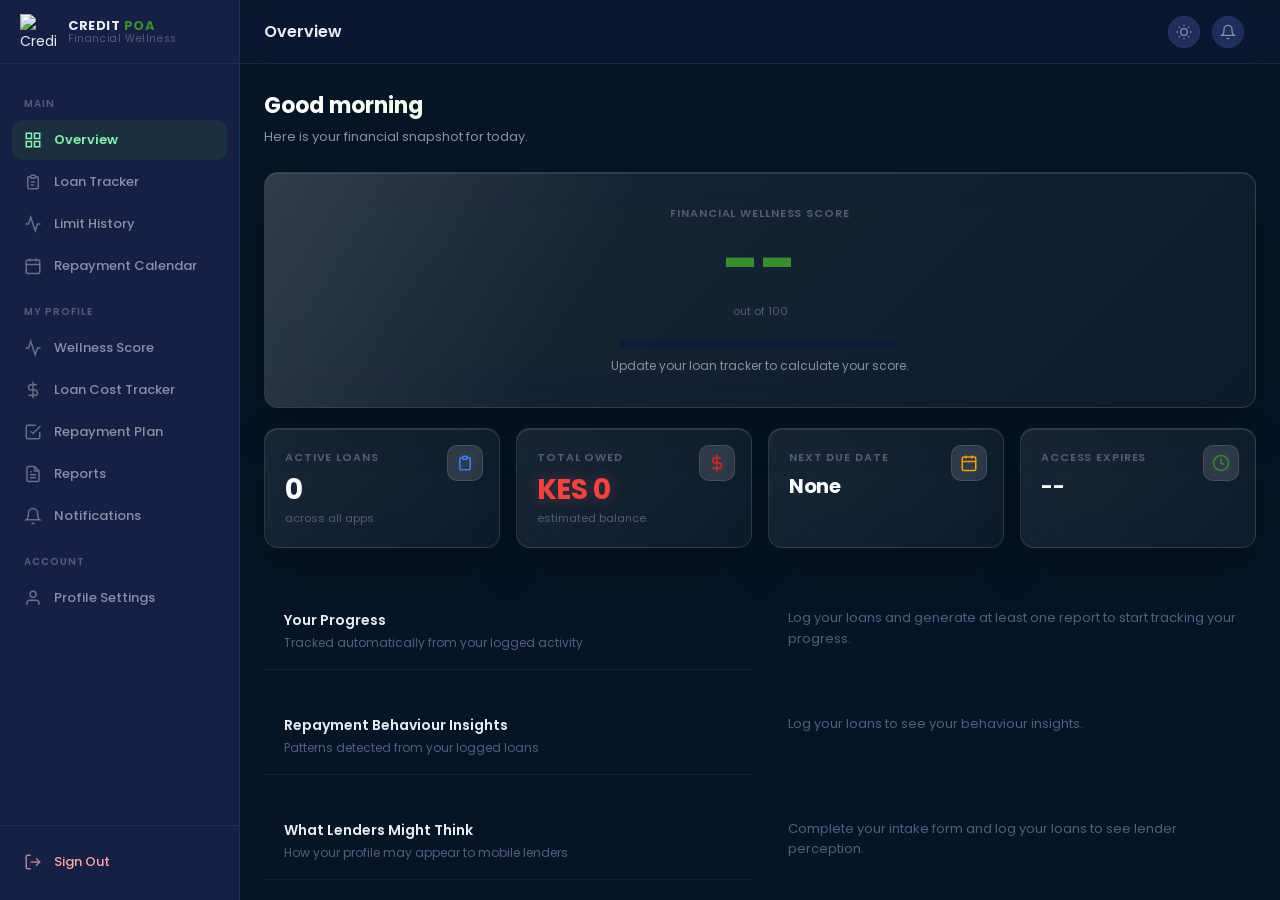
==== commit 1ffc9c57: "Add files via upload" ====
--- a/dashboard.html
+++ b/dashboard.html
@@ -194,7 +194,7 @@
         </div>
 
         <!-- Stats grid -->
-        <div class="stats-grid swipe-cards mb-5">
+        <div class="stats-grid mb-5">
 
           <div class="stat-card">
             <div class="stat-icon blue">
@@ -247,7 +247,7 @@
         <div id="badge-strip" style="display:flex;gap:10px;flex-wrap:wrap;margin-bottom:20px;"></div>
 
      <!-- Progress tracker -->
-        <div class="card mb-5" id="progress-tracker-card">
+        <div class="stats-grid swipe-cards" id="progress-tracker-card">
           <div class="card-header">
             <div>
               <div class="card-title">Your Progress</div>
@@ -261,7 +261,7 @@
         </div>
 
 <!-- Behaviour Insights -->
-        <div class="card mb-5">
+        <div class="stats-grid swipe-cards">
           <div class="card-header">
             <div>
               <div class="card-title">Repayment Behaviour Insights</div>
@@ -274,7 +274,7 @@
         </div>
 
         <!-- Lender Perception -->
-        <div class="card mb-5">
+        <div class="stats-grid swipe-cards">
           <div class="card-header">
             <div>
               <div class="card-title">What Lenders Might Think</div>
--- a/system.css
+++ b/system.css
@@ -1749,30 +1749,317 @@
 
   .expiry-banner { flex-direction: column; align-items: flex-start; gap: var(--space-3); }
 }
-
-@media (max-width: 400px) {
-  .stats-grid { grid-template-columns: 1fr; }
-  .checkbox-grid { grid-template-columns: 1fr 1fr; }
-.swipe-cards {
-  display: flex;
-  gap: 14px;
-  overflow-x: auto;
-  scroll-snap-type: x mandatory;
-  -webkit-overflow-scrolling: touch;
-  padding-bottom: 8px;
-  scrollbar-width: none;
-}
-.swipe-cards::-webkit-scrollbar { display: none; }
-.swipe-cards .stat-card {
-  flex: 0 0 160px;
-  scroll-snap-align: start;
-}
-@media (min-width: 600px) {
-  .swipe-cards {
-    display: grid;
-    grid-template-columns: repeat(auto-fill, minmax(180px, 1fr));
-    overflow-x: visible;
+@media (max-width: 768px) {
+
+  .stat-icon {
+    display: none;
   }
-  .swipe-cards .stat-card { flex: unset; }
-}
-}
+
+}
+/* ============================================================
+   CREDIT POA DASHBOARD VISUAL UPGRADE
+   Midnight Finance Theme
+   ============================================================ */
+
+
+/* Main background depth */
+body {
+  background:
+    radial-gradient(circle at 15% 0%, rgba(58,140,47,0.12), transparent 35%),
+    radial-gradient(circle at 85% 100%, rgba(59,130,246,0.12), transparent 40%),
+    #080F24;
+}
+
+
+/* Cards with premium depth */
+.card,
+.stat-card {
+  background:
+    linear-gradient(
+      145deg,
+      rgba(30,45,90,0.95),
+      rgba(15,24,53,0.98)
+    );
+
+  border: 1px solid rgba(56,182,255,0.12);
+
+  box-shadow:
+    0 10px 30px rgba(0,0,0,0.35),
+    inset 0 1px 0 rgba(255,255,255,0.04);
+}
+
+
+/* Card hover effect */
+.stat-card:hover,
+.card:hover {
+  border-color: rgba(76,175,63,0.35);
+  transform: translateY(-2px);
+}
+
+
+/* Stat numbers become more alive */
+.stat-value {
+  color: #F8FAFC;
+  letter-spacing: -0.02em;
+}
+
+
+.stat-value.green {
+  color: #4CAF3F;
+  text-shadow:
+    0 0 20px rgba(76,175,63,0.45);
+}
+
+
+.stat-value.red {
+  color: #EF4444;
+  text-shadow:
+    0 0 15px rgba(239,68,68,0.35);
+}
+
+
+/* Wellness score card */
+.score-ring-wrap {
+  background:
+    radial-gradient(
+      circle,
+      rgba(58,140,47,0.12),
+      transparent 65%
+    );
+}
+
+
+/* Progress bars */
+.score-bar-wrap {
+  background:#101B3A;
+}
+
+
+.score-bar {
+  box-shadow:
+    0 0 15px rgba(58,140,47,0.5);
+}
+
+
+/* Status badges */
+.badge-green,
+.status-good {
+  background:
+    rgba(76,175,63,0.15);
+
+  border:1px solid rgba(76,175,63,0.35);
+}
+
+
+.badge-blue {
+  background:
+    rgba(59,130,246,0.15);
+
+  border:1px solid rgba(59,130,246,0.35);
+}
+
+
+/* Header refinement */
+.app-header {
+  background:
+    rgba(15,24,53,0.85);
+
+  backdrop-filter: blur(12px);
+}
+
+
+/* Icon containers */
+.stat-icon {
+  background:
+    rgba(255,255,255,0.06);
+
+  backdrop-filter: blur(8px);
+}
+
+
+/* Green action buttons */
+.btn-primary {
+  background:
+    linear-gradient(
+      135deg,
+      #4CAF3F,
+      #2F7D27
+    );
+
+  box-shadow:
+    0 8px 25px rgba(58,140,47,0.35);
+}
+
+
+/* Section headers */
+.page-header h1 {
+  background:
+    linear-gradient(
+      90deg,
+      #FFFFFF,
+      #9FE870
+    );
+
+  -webkit-background-clip:text;
+  -webkit-text-fill-color:transparent;
+}
+
+
+/* Bottom chips / tags */
+.chip,
+.badge {
+  backdrop-filter:blur(8px);
+}
+body {
+ background:#061526;
+}
+
+
+.card,
+.stat-card {
+ background:
+ linear-gradient(
+ 135deg,
+ #102A43,
+ #071A2B
+ );
+
+ border:1px solid rgba(56,189,248,.20);
+}
+
+
+.stat-value.green {
+ color:#38BDF8;
+ text-shadow:
+ 0 0 20px rgba(56,189,248,.5);
+}
+
+
+.btn-primary {
+ background:#0284C7;
+}
+
+
+.stat-icon {
+ background:rgba(56,189,248,.15);
+}
+/* ============================================================
+   GLASS FINTECH CARD STYLE
+   ============================================================ */
+
+
+/* Main cards */
+.card,
+.stat-card {
+
+  background:
+    linear-gradient(
+      135deg,
+      rgba(255,255,255,0.08),
+      rgba(255,255,255,0.03)
+    );
+
+  backdrop-filter: blur(18px);
+  -webkit-backdrop-filter: blur(18px);
+
+  border:1px solid rgba(255,255,255,0.12);
+
+  box-shadow:
+    0 20px 40px rgba(0,0,0,0.25),
+    inset 0 1px 0 rgba(255,255,255,0.10);
+
+  position:relative;
+  overflow:hidden;
+}
+
+
+/* Glass reflection effect */
+.card::before,
+.stat-card::before {
+
+  content:"";
+
+  position:absolute;
+
+  top:0;
+  left:0;
+
+  width:100%;
+  height:100%;
+
+  background:
+    linear-gradient(
+      120deg,
+      rgba(255,255,255,0.10),
+      transparent 35%
+    );
+
+  pointer-events:none;
+
+}
+
+
+/* Hover floating effect */
+.card:hover,
+.stat-card:hover {
+
+  transform:translateY(-4px);
+
+  border-color:
+    rgba(76,175,63,0.35);
+
+  box-shadow:
+    0 25px 50px rgba(0,0,0,0.35),
+    0 0 25px rgba(76,175,63,0.12);
+
+}
+
+
+/* Stat icon glass bubbles */
+.stat-icon {
+
+  background:
+    rgba(255,255,255,0.10) !important;
+
+  backdrop-filter:blur(12px);
+
+  border:
+    1px solid rgba(255,255,255,0.12);
+
+}
+
+
+/* Revenue hero glass */
+.revenue-hero {
+
+ background:
+ linear-gradient(
+ 135deg,
+ rgba(58,140,47,0.18),
+ rgba(255,255,255,0.05)
+ );
+
+ backdrop-filter:blur(20px);
+
+ border:
+ 1px solid rgba(76,175,63,0.25);
+
+}
+
+
+/* Header glass */
+.app-header {
+
+ background:
+ rgba(15,24,53,0.65);
+
+ backdrop-filter:
+ blur(20px);
+
+ -webkit-backdrop-filter:
+ blur(20px);
+
+ border-bottom:
+ 1px solid rgba(255,255,255,0.08);
+
+}
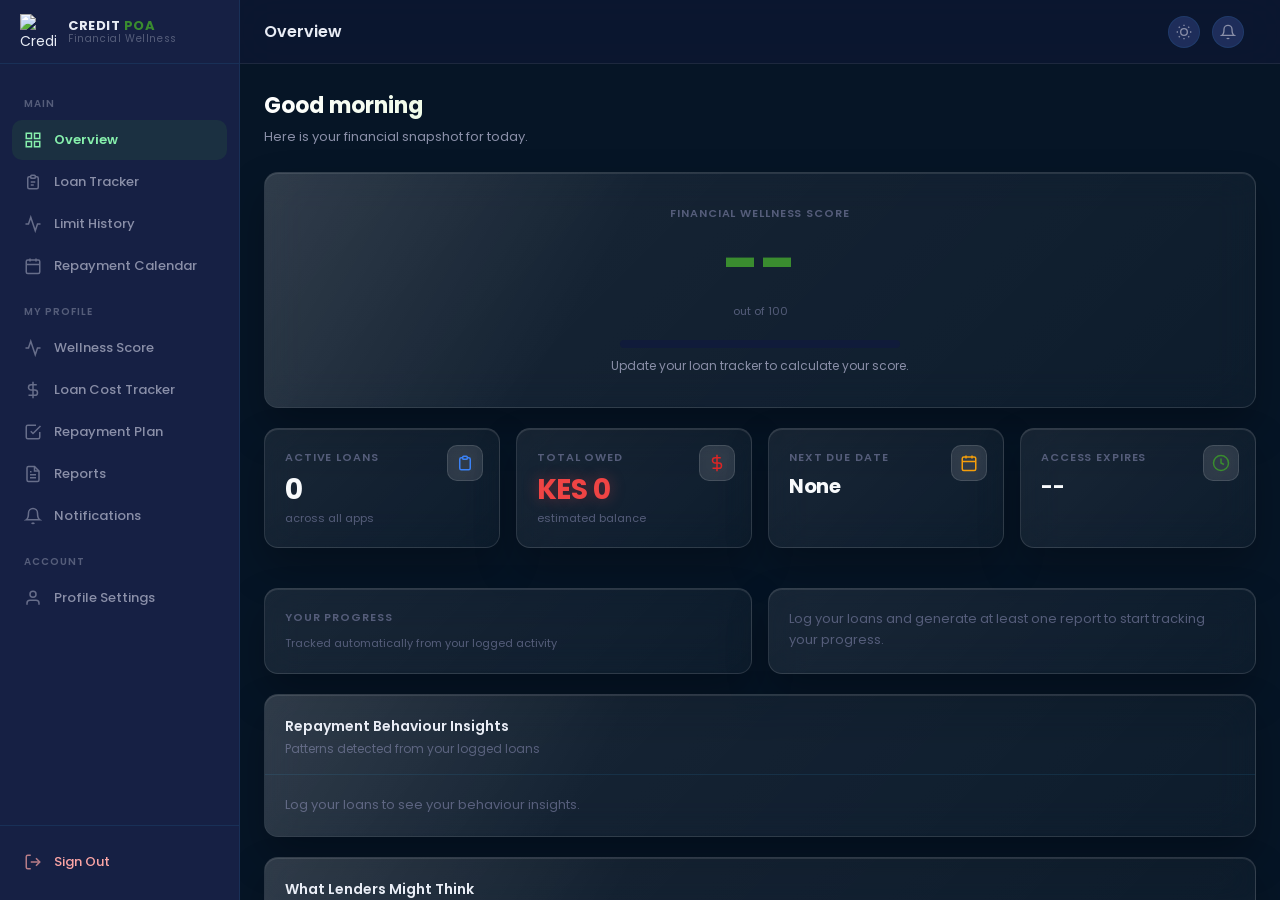
==== commit 3062eebf: "Add files via upload" ====
--- a/dashboard.html
+++ b/dashboard.html
@@ -247,21 +247,21 @@
         <div id="badge-strip" style="display:flex;gap:10px;flex-wrap:wrap;margin-bottom:20px;"></div>
 
      <!-- Progress tracker -->
-        <div class="stats-grid swipe-cards" id="progress-tracker-card">
-          <div class="card-header">
+        <div class="stats-grid mb-5" id="progress-tracker-card">
+          <div class="stat-card">
             <div>
-              <div class="card-title">Your Progress</div>
-              <div class="card-subtitle">Tracked automatically from your logged activity</div>
+              <div class="stat-label">Your Progress</div>
+              <div class="stat-sub">Tracked automatically from your logged activity</div>
             </div>
             <div id="progress-status-badge"></div>
           </div>
-          <div class="card-body" id="progress-tracker-body">
+          <div class="stat-card" id="progress-tracker-body">
             <p style="font-size:13px;color:var(--text-muted);">Log your loans and generate at least one report to start tracking your progress.</p>
           </div>
         </div>
 
 <!-- Behaviour Insights -->
-        <div class="stats-grid swipe-cards">
+        <div class="card mb-5">
           <div class="card-header">
             <div>
               <div class="card-title">Repayment Behaviour Insights</div>
@@ -274,7 +274,7 @@
         </div>
 
         <!-- Lender Perception -->
-        <div class="stats-grid swipe-cards">
+        <div class="card mb-5">
           <div class="card-header">
             <div>
               <div class="card-title">What Lenders Might Think</div>
